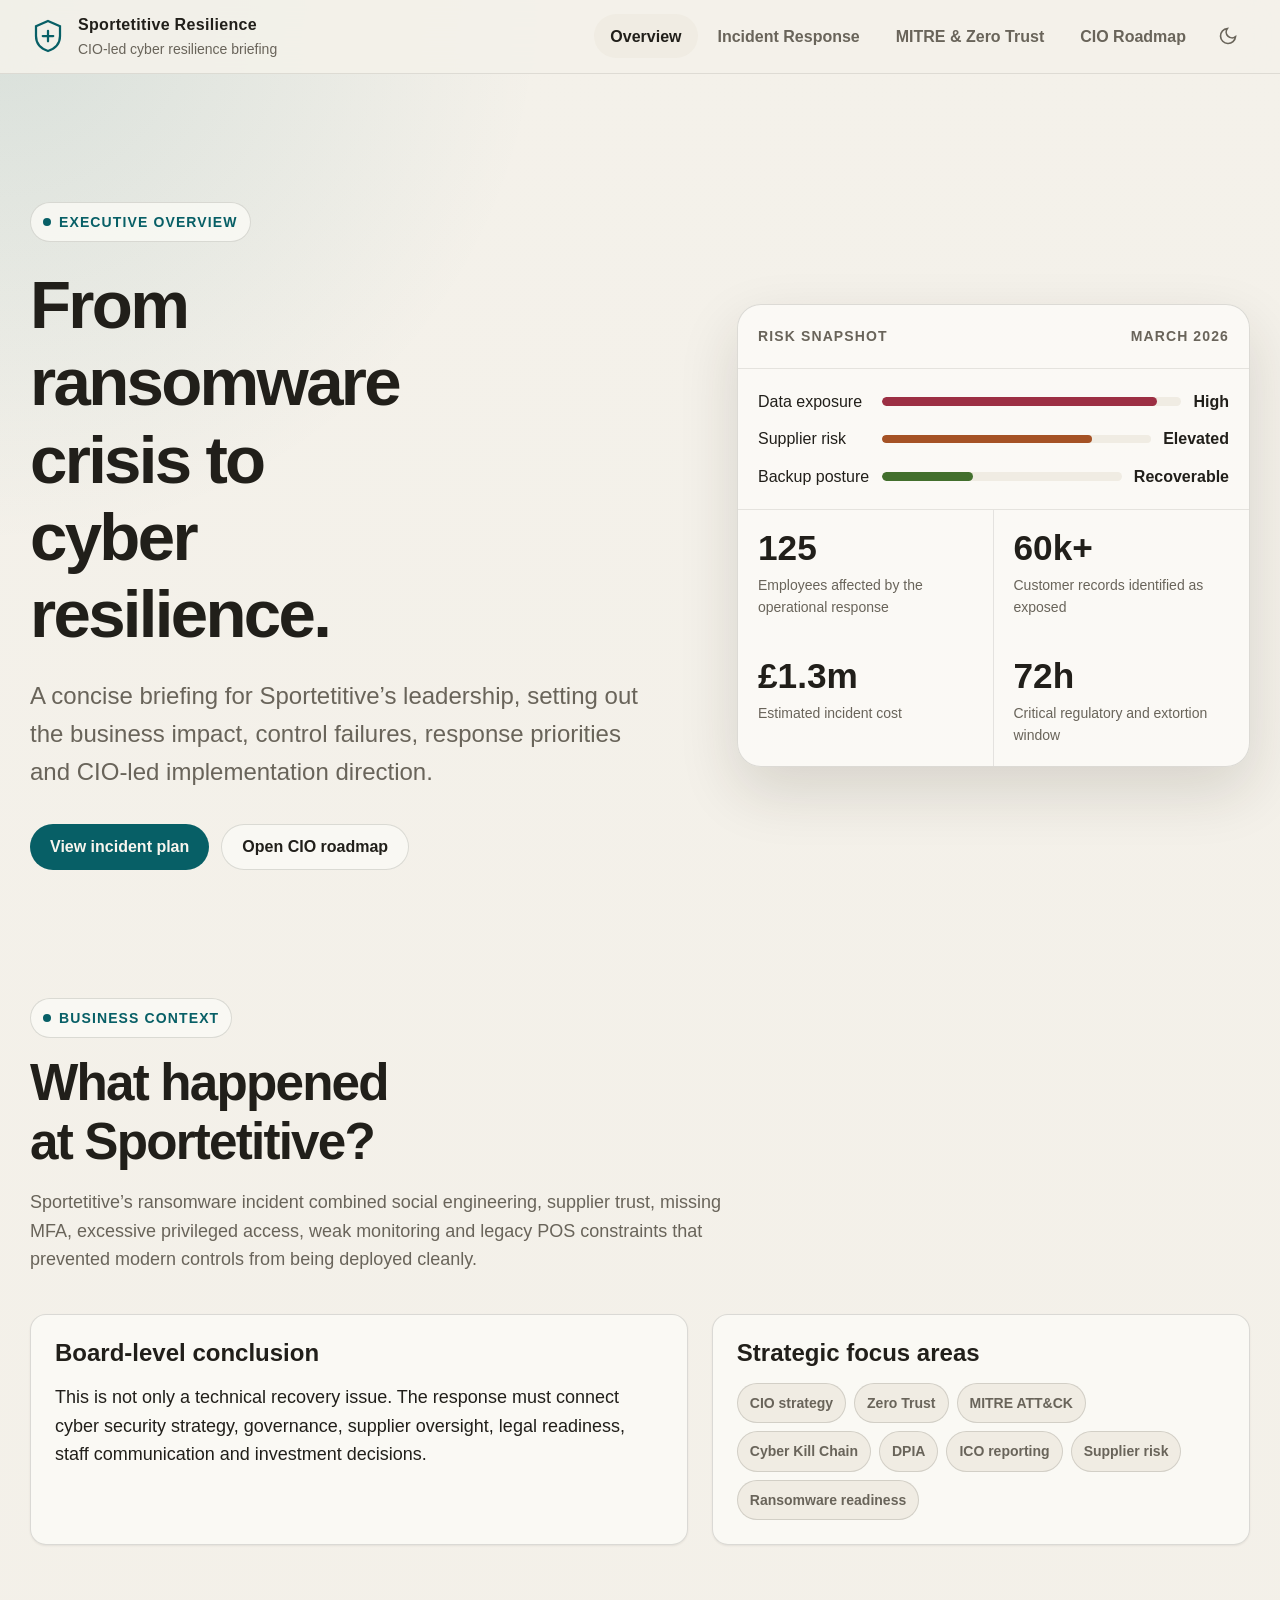
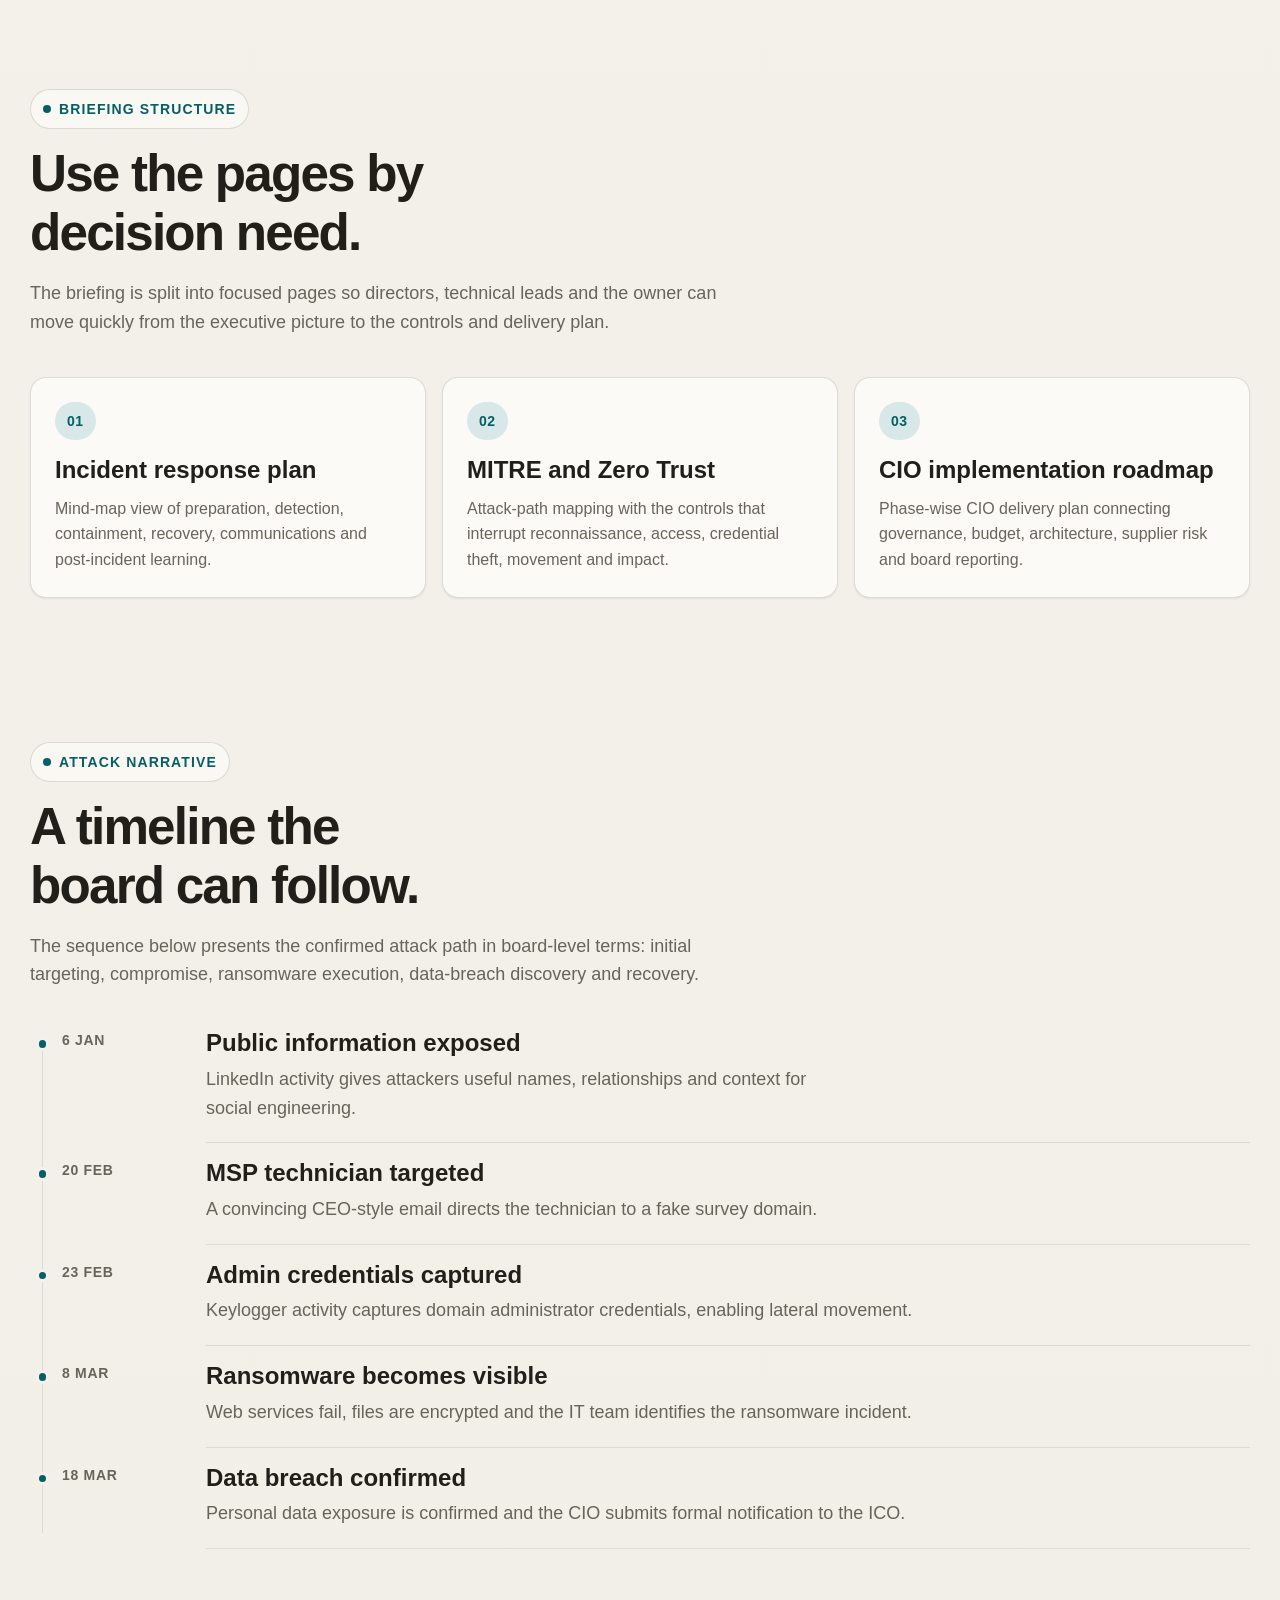
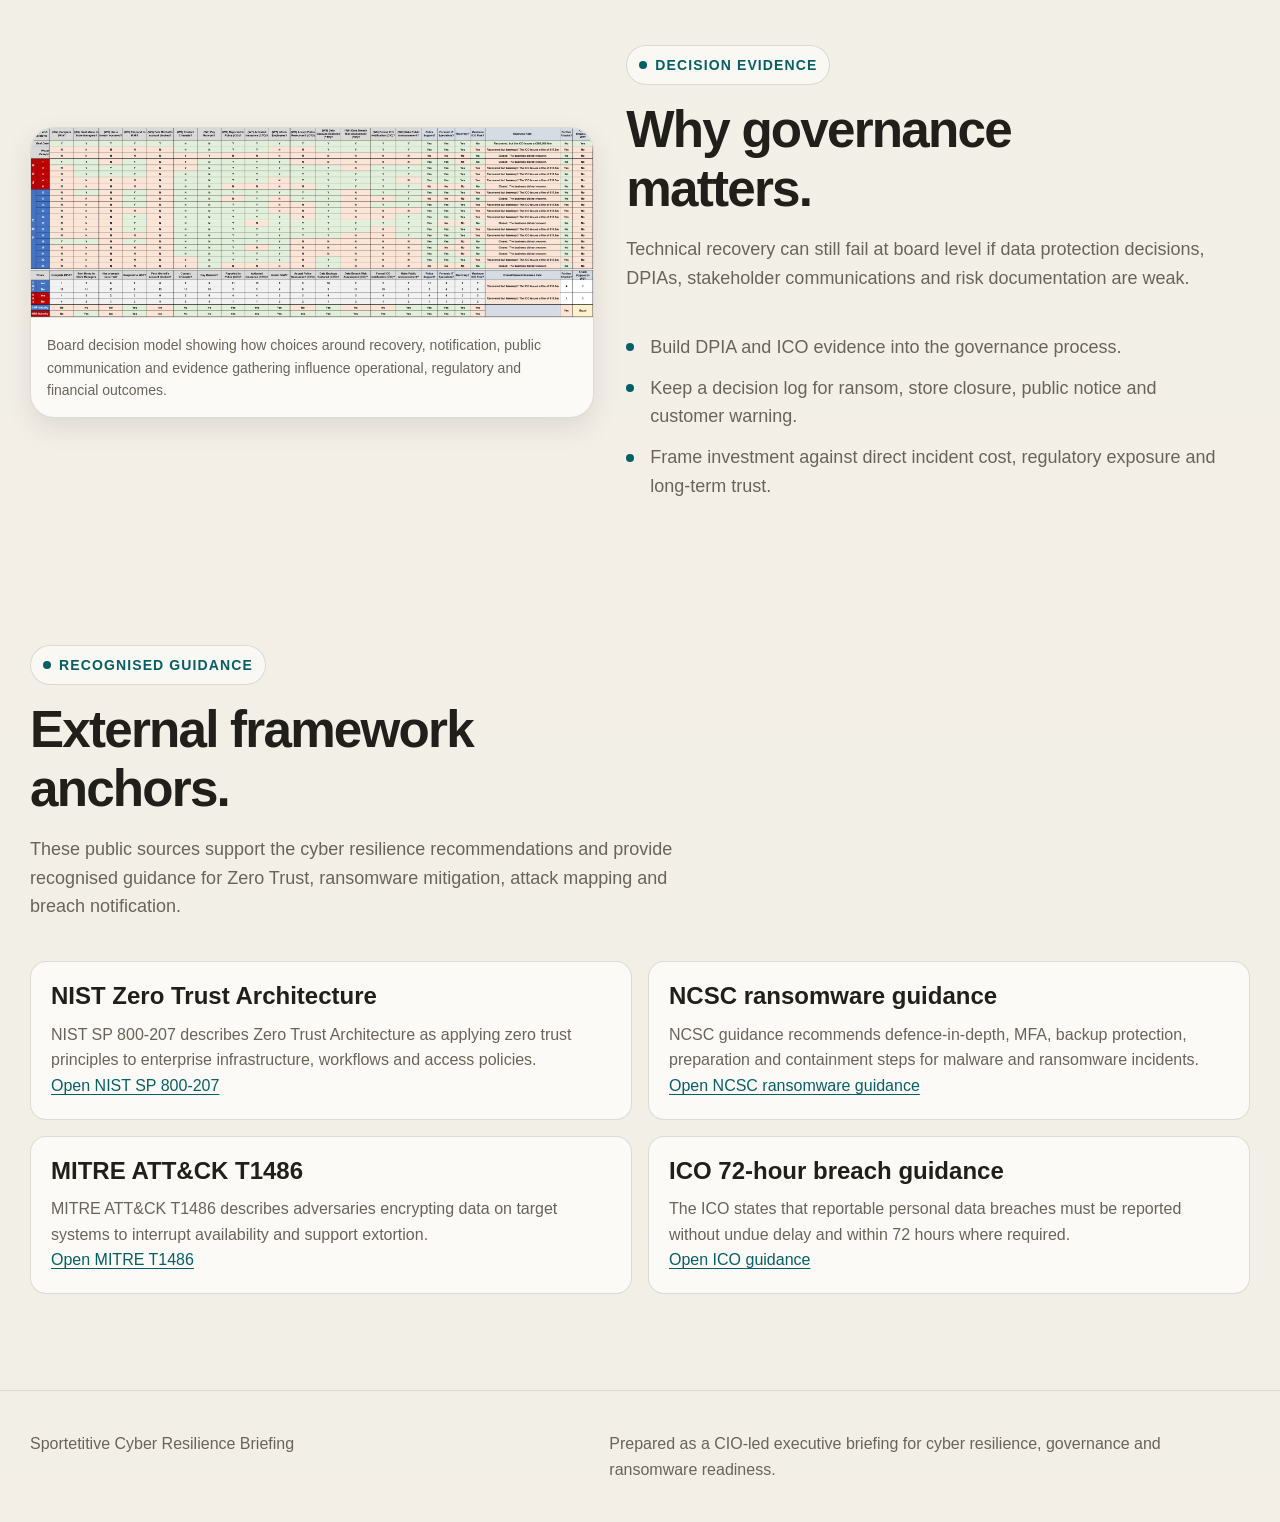
==== index.html @ 0f919299 "Initial website upload" ====
<!doctype html>
<html lang="en">
  <head>
    <meta charset="utf-8" />
    <meta name="viewport" content="width=device-width, initial-scale=1" />
    <title>Sportetitive Cyber Resilience Briefing</title>
    <meta
      name="description"
      content="A CIO-led cyber resilience briefing for Sportetitive, covering ransomware impact, business risk, response priorities and implementation direction."
    />
    <meta property="og:title" content="Sportetitive Cyber Resilience Briefing" />
    <meta
      property="og:description"
      content="Executive cyber resilience briefing covering ransomware response, Zero Trust, governance, leadership responsibilities and recovery planning."
    />
    <link rel="preconnect" href="https://api.fontshare.com" />
    <link
      href="https://api.fontshare.com/v2/css?f[]=cabinet-grotesk@500,700,800&f[]=satoshi@400,500,700,900&display=swap"
      rel="stylesheet"
    />
    <link rel="stylesheet" href="./base.css" />
    <link rel="stylesheet" href="./style.css" />
    <script src="./app.js" defer></script>
  </head>
  <body>
    <a class="skip-link" href="#main">Skip to content</a>
    <header class="site-header">
      <div class="header-inner">
        <a class="brand" href="./index.html" aria-label="Sportetitive cyber resilience home">
          <svg class="brand-mark" viewBox="0 0 48 48" fill="none" aria-hidden="true">
            <path d="M24 4 40 11v13c0 10.5-6.6 16.8-16 20-9.4-3.2-16-9.5-16-20V11L24 4Z" stroke="currentColor" stroke-width="3" />
            <path d="M17 24h14M24 17v14" stroke="currentColor" stroke-width="3" stroke-linecap="round" />
          </svg>
          <span class="brand-name">
            <strong>Sportetitive Resilience</strong>
            <span>CIO-led cyber resilience briefing</span>
          </span>
        </a>
        <nav class="nav" aria-label="Primary navigation">
          <a class="active" href="./index.html">Overview</a>
          <a href="./incident-response.html">Incident Response</a>
          <a href="./frameworks.html">MITRE &amp; Zero Trust</a>
          <a href="./cio-roadmap.html">CIO Roadmap</a>
          <button class="theme-toggle" type="button" data-theme-toggle aria-label="Switch colour theme"></button>
        </nav>
      </div>
    </header>

    <main id="main">
      <section id="top" class="hero">
        <div class="container hero-grid">
          <div>
            <span class="eyebrow">Executive overview</span>
            <h1>From ransomware crisis to cyber resilience.</h1>
            <p class="hero-copy">
              A concise briefing for Sportetitive’s leadership, setting out the business impact, control failures, response priorities and CIO-led implementation direction.
            </p>
            <div class="hero-actions">
              <a class="button primary" href="./incident-response.html">View incident plan</a>
              <a class="button secondary" href="./cio-roadmap.html">Open CIO roadmap</a>
            </div>
          </div>
          <aside class="board-card" aria-label="Cyber risk snapshot">
            <div class="board-card-top">
              <span>Risk snapshot</span>
              <span>March 2026</span>
            </div>
            <div class="risk-meter">
              <div class="meter-row">
                <span>Data exposure</span>
                <div class="bar high" aria-hidden="true"><span></span></div>
                <b>High</b>
              </div>
              <div class="meter-row">
                <span>Supplier risk</span>
                <div class="bar medium" aria-hidden="true"><span></span></div>
                <b>Elevated</b>
              </div>
              <div class="meter-row">
                <span>Backup posture</span>
                <div class="bar good" aria-hidden="true"><span></span></div>
                <b>Recoverable</b>
              </div>
            </div>
            <div class="hero-stat-grid" aria-label="Key figures">
              <div class="hero-stat">
                <strong>125</strong>
                <span>Employees affected by the operational response</span>
              </div>
              <div class="hero-stat">
                <strong>60k+</strong>
                <span>Customer records identified as exposed</span>
              </div>
              <div class="hero-stat">
                <strong>£1.3m</strong>
                <span>Estimated incident cost</span>
              </div>
              <div class="hero-stat">
                <strong>72h</strong>
                <span>Critical regulatory and extortion window</span>
              </div>
            </div>
          </aside>
        </div>
      </section>

      <section class="section tight">
        <div class="container">
          <div class="section-header">
            <span class="eyebrow">Business context</span>
            <h2>What happened at Sportetitive?</h2>
            <p>
              Sportetitive’s ransomware incident combined social engineering, supplier trust, missing MFA, excessive privileged access, weak monitoring and legacy POS constraints that prevented modern controls from being deployed cleanly.
            </p>
          </div>
          <div class="summary-grid">
            <article class="panel">
              <h3>Board-level conclusion</h3>
              <p>
                This is not only a technical recovery issue. The response must connect cyber security strategy, governance, supplier oversight, legal readiness, staff communication and investment decisions.
              </p>
            </article>
            <aside class="panel">
              <h3>Strategic focus areas</h3>
              <div class="tag-list" aria-label="Strategic cyber resilience themes">
                <span class="tag">CIO strategy</span>
                <span class="tag">Zero Trust</span>
                <span class="tag">MITRE ATT&amp;CK</span>
                <span class="tag">Cyber Kill Chain</span>
                <span class="tag">DPIA</span>
                <span class="tag">ICO reporting</span>
                <span class="tag">Supplier risk</span>
                <span class="tag">Ransomware readiness</span>
              </div>
            </aside>
          </div>
        </div>
      </section>

      <section class="section">
        <div class="container">
          <div class="section-header">
            <span class="eyebrow">Briefing structure</span>
            <h2>Use the pages by decision need.</h2>
            <p>
              The briefing is split into focused pages so directors, technical leads and the owner can move quickly from the executive picture to the controls and delivery plan.
            </p>
          </div>
          <div class="page-card-grid">
            <a class="page-card" href="./incident-response.html">
              <span>01</span>
              <h3>Incident response plan</h3>
              <p>Mind-map view of preparation, detection, containment, recovery, communications and post-incident learning.</p>
            </a>
            <a class="page-card" href="./frameworks.html">
              <span>02</span>
              <h3>MITRE and Zero Trust</h3>
              <p>Attack-path mapping with the controls that interrupt reconnaissance, access, credential theft, movement and impact.</p>
            </a>
            <a class="page-card" href="./cio-roadmap.html">
              <span>03</span>
              <h3>CIO implementation roadmap</h3>
              <p>Phase-wise CIO delivery plan connecting governance, budget, architecture, supplier risk and board reporting.</p>
            </a>
          </div>
        </div>
      </section>

      <section class="section tight">
        <div class="container">
          <div class="section-header">
            <span class="eyebrow">Attack narrative</span>
            <h2>A timeline the board can follow.</h2>
            <p>
              The sequence below presents the confirmed attack path in board-level terms: initial targeting, compromise, ransomware execution, data-breach discovery and recovery.
            </p>
          </div>
          <div class="timeline compact">
            <article class="timeline-item">
              <div class="timeline-date">6 Jan</div>
              <div class="timeline-content">
                <h3>Public information exposed</h3>
                <p>LinkedIn activity gives attackers useful names, relationships and context for social engineering.</p>
              </div>
            </article>
            <article class="timeline-item">
              <div class="timeline-date">20 Feb</div>
              <div class="timeline-content">
                <h3>MSP technician targeted</h3>
                <p>A convincing CEO-style email directs the technician to a fake survey domain.</p>
              </div>
            </article>
            <article class="timeline-item">
              <div class="timeline-date">23 Feb</div>
              <div class="timeline-content">
                <h3>Admin credentials captured</h3>
                <p>Keylogger activity captures domain administrator credentials, enabling lateral movement.</p>
              </div>
            </article>
            <article class="timeline-item">
              <div class="timeline-date">8 Mar</div>
              <div class="timeline-content">
                <h3>Ransomware becomes visible</h3>
                <p>Web services fail, files are encrypted and the IT team identifies the ransomware incident.</p>
              </div>
            </article>
            <article class="timeline-item">
              <div class="timeline-date">18 Mar</div>
              <div class="timeline-content">
                <h3>Data breach confirmed</h3>
                <p>Personal data exposure is confirmed and the CIO submits formal notification to the ICO.</p>
              </div>
            </article>
          </div>
        </div>
      </section>

      <section class="section tight">
        <div class="container media-split">
          <figure class="media-frame">
            <img src="./assets/decisions-consequences.jpg" alt="Board decision model showing ransomware response choices, consequences, business recovery and regulatory exposure." width="2200" height="738" loading="lazy" decoding="async" />
            <figcaption>Board decision model showing how choices around recovery, notification, public communication and evidence gathering influence operational, regulatory and financial outcomes.</figcaption>
          </figure>
          <div>
            <div class="section-header">
              <span class="eyebrow">Decision evidence</span>
              <h2>Why governance matters.</h2>
              <p>
                Technical recovery can still fail at board level if data protection decisions, DPIAs, stakeholder communications and risk documentation are weak.
              </p>
            </div>
            <ul class="check-list">
              <li>Build DPIA and ICO evidence into the governance process.</li>
              <li>Keep a decision log for ransom, store closure, public notice and customer warning.</li>
              <li>Frame investment against direct incident cost, regulatory exposure and long-term trust.</li>
            </ul>
          </div>
        </div>
      </section>

      <section class="section">
        <div class="container">
          <div class="section-header">
            <span class="eyebrow">Recognised guidance</span>
            <h2>External framework anchors.</h2>
            <p>
              These public sources support the cyber resilience recommendations and provide recognised guidance for Zero Trust, ransomware mitigation, attack mapping and breach notification.
            </p>
          </div>
          <div class="source-grid">
            <article class="source-card">
              <h3>NIST Zero Trust Architecture</h3>
              <p>NIST SP 800-207 describes Zero Trust Architecture as applying zero trust principles to enterprise infrastructure, workflows and access policies.</p>
              <p><a href="https://csrc.nist.gov/pubs/sp/800/207/final" target="_blank" rel="noopener noreferrer">Open NIST SP 800-207</a></p>
            </article>
            <article class="source-card">
              <h3>NCSC ransomware guidance</h3>
              <p>NCSC guidance recommends defence-in-depth, MFA, backup protection, preparation and containment steps for malware and ransomware incidents.</p>
              <p><a href="https://www.ncsc.gov.uk/guidance/mitigating-malware-and-ransomware-attacks" target="_blank" rel="noopener noreferrer">Open NCSC ransomware guidance</a></p>
            </article>
            <article class="source-card">
              <h3>MITRE ATT&amp;CK T1486</h3>
              <p>MITRE ATT&amp;CK T1486 describes adversaries encrypting data on target systems to interrupt availability and support extortion.</p>
              <p><a href="https://attack.mitre.org/techniques/T1486/" target="_blank" rel="noopener noreferrer">Open MITRE T1486</a></p>
            </article>
            <article class="source-card">
              <h3>ICO 72-hour breach guidance</h3>
              <p>The ICO states that reportable personal data breaches must be reported without undue delay and within 72 hours where required.</p>
              <p><a href="https://ico.org.uk/for-organisations/advice-for-small-organisations/personal-data-breaches/72-hours-how-to-respond-to-a-personal-data-breach/" target="_blank" rel="noopener noreferrer">Open ICO guidance</a></p>
            </article>
          </div>
        </div>
      </section>
    </main>

    <footer class="site-footer">
      <div class="container footer-inner">
        <p>Sportetitive Cyber Resilience Briefing</p>
        <p>Prepared as a CIO-led executive briefing for cyber resilience, governance and ransomware readiness.</p>
      </div>
    </footer>
  <script data-pplx-inline-edit>
(function () {
  if (window === window.top) return;

  const allowedParentOrigins = ["https://www.perplexity.ai","https://perplexity.ai","https://testing.perplexity.ai","https://staging.perplexity.ai","https://*.preview.i.perplexity.ai","http://localhost:3000","http://127.0.0.1:3000","http://localhost:5173","http://127.0.0.1:5173"];
  const MAX_FONT_BYTES = 500 * 1024;
  const MAX_TOTAL_FONT_BYTES = 2 * 1024 * 1024;
  let scrollForwarding = false;
  let scrollRaf = 0;
  let trustedTopOrigin = null;

  // Allow entries like "https://*.preview.i.perplexity.ai" — the wildcard
  // matches a single DNS label (no dots), so "https://*.foo" cannot stretch
  // across multiple labels.
  function matchesAllowedOrigin(origin) {
    if (!origin) return false;
    for (const entry of allowedParentOrigins) {
      if (!entry.includes("*")) {
        if (entry === origin) return true;
        continue;
      }
      const pattern = new RegExp(
        "^" +
          entry.replace(/[.+?^${}()|[\]\\]/g, "\\$&").replace(/\*/g, "[^.]+") +
          "$",
      );
      if (pattern.test(origin)) return true;
    }
    return false;
  }

  // Trust decision: when the sender is same-origin-visible (event.origin is a
  // real origin like https://www.perplexity.ai) we trust event.origin directly.
  // When event.origin is "null" (opaque broker srcdoc), we fall back to the
  // broker's stamped `parentOrigin` to identify the top window. The fallback
  // is claim-only — we rely on the browser's native `targetOrigin` enforcement
  // on the response path (see postToTrustedTop) to ensure replies can't be
  // delivered to anyone but the actual top window of that claimed origin.
  function getTrustedParentOrigin(event) {
    const forwardedParentOrigin =
      typeof event.data.parentOrigin === "string" ? event.data.parentOrigin : null;
    const parentOrigin = event.origin === "null" ? forwardedParentOrigin : event.origin;
    return matchesAllowedOrigin(parentOrigin) ? parentOrigin : null;
  }

  // All responses go to window.top with targetOrigin = the allowlisted origin.
  // An attacker that iframes us inside their own null-origin broker can claim
  // any parentOrigin they like, but the browser will drop the reply whenever
  // the real top's origin doesn't match — so the screenshot never leaves.
  function postToTrustedTop(message) {
    if (!trustedTopOrigin) return;
    try {
      window.top.postMessage(message, trustedTopOrigin);
    } catch (_error) {}
  }

  function inlineAll(original, clone) {
    if (original.nodeType !== 1 || clone.nodeType !== 1) return;

    try {
      const computedStyle = getComputedStyle(original);
      // cssText on a computed style is the serialized declaration in modern
      // Chromium/Safari — a single read beats enumerating ~400 longhand
      // properties. Firefox returns "" here, so we fall back on empty.
      const serialized = computedStyle.cssText;
      if (serialized) {
        clone.style.cssText = serialized;
      } else {
        const parts = new Array(computedStyle.length);
        for (let index = 0; index < computedStyle.length; index += 1) {
          const property = computedStyle[index];
          parts[index] = `${property}:${computedStyle.getPropertyValue(property)};`;
        }
        clone.style.cssText = parts.join("");
      }
    } catch (_error) {}

    const originalChildren = original.children;
    const clonedChildren = clone.children;
    for (
      let index = 0;
      index < originalChildren.length && index < clonedChildren.length;
      index += 1
    ) {
      inlineAll(originalChildren[index], clonedChildren[index]);
    }
  }

  function extractFontUrl(srcValue) {
    const matches = [
      ...srcValue.matchAll(
        /url\(["']?([^"')]+)["']?\)(?:\s*format\(["']?([^"')]+)["']?\))?/gi,
      ),
    ];
    if (matches.length === 0) return null;
    const woff2 = matches.find((m) => m[2] && m[2].toLowerCase().includes("woff2"));
    if (woff2) return woff2[1];
    const woff = matches.find((m) => m[2] && m[2].toLowerCase().includes("woff"));
    if (woff) return woff[1];
    return matches[0][1];
  }

  // Cache resolved font URL -> data URI across captures. Fonts on a page
  // essentially never change, and a batch run emits multiple captures back to
  // back — without this we'd refetch + re-base64 every time.
  const fontDataUriCache = new Map();
  const SRC_DECLARATION_RE = /src\s*:\s*[^;}]+/i;

  async function fetchAsDataUri(url) {
    if (fontDataUriCache.has(url)) return fontDataUriCache.get(url);
    let dataUri = null;
    try {
      const response = await fetch(url, { mode: "cors", credentials: "omit" });
      if (response.ok) {
        const blob = await response.blob();
        if (blob.size <= MAX_FONT_BYTES) {
          dataUri = await new Promise((resolve) => {
            const reader = new FileReader();
            reader.onloadend = () =>
              resolve(typeof reader.result === "string" ? reader.result : null);
            reader.onerror = () => resolve(null);
            reader.readAsDataURL(blob);
          });
        }
      }
    } catch (_error) {
      dataUri = null;
    }
    fontDataUriCache.set(url, dataUri);
    return dataUri;
  }

  function collectFontFaceRuleTexts() {
    const rules = [];
    for (const sheet of document.styleSheets) {
      let cssRules;
      try {
        cssRules = sheet.cssRules;
      } catch (_error) {
        continue;
      }
      if (!cssRules) continue;
      for (const rule of cssRules) {
        const cssText = rule.cssText || "";
        if (cssText.startsWith("@font-face")) rules.push(cssText);
      }
    }
    return rules;
  }

  async function buildInlinedFontCss() {
    const ruleTexts = collectFontFaceRuleTexts();
    if (ruleTexts.length === 0) return null;

    const resolved = ruleTexts.map((cssText) => {
      if (!SRC_DECLARATION_RE.test(cssText)) return null;
      const srcMatch = cssText.match(/src\s*:\s*([^;}]+)[;}]/i);
      if (!srcMatch) return null;
      const url = extractFontUrl(srcMatch[1]);
      if (!url) return null;
      try {
        return { cssText, url: new URL(url, document.baseURI).href };
      } catch (_error) {
        return null;
      }
    });

    const dataUris = await Promise.all(
      resolved.map((entry) => (entry ? fetchAsDataUri(entry.url) : Promise.resolve(null))),
    );

    const inlined = [];
    let totalBytes = 0;
    for (let index = 0; index < resolved.length; index += 1) {
      const entry = resolved[index];
      const dataUri = dataUris[index];
      if (!entry || !dataUri) continue;
      const approxBytes = dataUri.length * 0.75;
      if (totalBytes + approxBytes > MAX_TOTAL_FONT_BYTES) break;
      totalBytes += approxBytes;
      inlined.push(entry.cssText.replace(SRC_DECLARATION_RE, `src: url("${dataUri}")`));
    }
    return inlined.length > 0 ? inlined.join("\n") : null;
  }

  function stripExternal(clone) {
    const images = clone.querySelectorAll("img");
    for (let index = 0; index < images.length; index += 1) {
      const src = images[index].getAttribute("src");
      if (src && !src.startsWith("data:")) images[index].removeAttribute("src");
    }

    const elements = clone.querySelectorAll("*");
    for (let index = 0; index < elements.length; index += 1) {
      const style = elements[index].style.cssText;
      if (style && style.includes("url(")) {
        elements[index].style.cssText = style.replace(
          /url\(["']?(?!data:)[^)"']*["']?\)/gi,
          "none",
        );
      }
    }
  }

  function emitScroll() {
    scrollRaf = 0;
    if (!scrollForwarding) return;
    postToTrustedTop({
      type: "INLINE_EDIT_SCROLL",
      scrollX: window.scrollX,
      scrollY: window.scrollY,
    });
  }

  window.addEventListener(
    "scroll",
    function () {
      if (!scrollForwarding || scrollRaf) return;
      scrollRaf = requestAnimationFrame(emitScroll);
    },
    { passive: true, capture: true },
  );

  async function handleCaptureRequest(event) {
    const requestId = event.data.requestId;
    const scrollX = window.scrollX;
    const scrollY = window.scrollY;
    const width = window.innerWidth;
    const height = window.innerHeight;

    function postResult(dataUrl) {
      postToTrustedTop({
        type: "INLINE_EDIT_SCREENSHOT_RESULT",
        requestId,
        dataUrl,
        scrollX,
        scrollY,
      });
    }

    try {
      // Wait for any pending web fonts to resolve so both inline metrics and
      // the @font-face inlining below see the same loaded faces.
      if (document.fonts && document.fonts.ready) {
        try {
          await document.fonts.ready;
        } catch (_error) {}
      }

      const clone = document.documentElement.cloneNode(true);
      inlineAll(document.documentElement, clone);

      const removedNodes = clone.querySelectorAll("script,link[rel=\"stylesheet\"],style");
      for (let index = 0; index < removedNodes.length; index += 1) {
        removedNodes[index].remove();
      }

      stripExternal(clone);

      // Re-embed web fonts as data-URI @font-face rules so the SVG rasterizer
      // can resolve them — external font URLs aren't fetched during
      // foreignObject rendering, which would otherwise force a fallback face
      // and change text metrics.
      const inlinedFontCss = await buildInlinedFontCss();
      if (inlinedFontCss) {
        const styleEl = document.createElement("style");
        styleEl.textContent = inlinedFontCss;
        const head = clone.querySelector("head");
        if (head) head.appendChild(styleEl);
        else clone.insertBefore(styleEl, clone.firstChild);
      }

      const html = new XMLSerializer().serializeToString(clone);
      const svg =
        `<svg xmlns="http://www.w3.org/2000/svg" width="${width}" height="${height}">` +
        '<foreignObject width="100%" height="100%">' +
        `<div xmlns="http://www.w3.org/1999/xhtml" style="width:${width}px;height:${height}px;overflow:hidden">` +
        `<div style="transform:translate(-${scrollX}px,-${scrollY}px);transform-origin:top left">` +
        html +
        "</div></div></foreignObject></svg>";
      const svgUrl = `data:image/svg+xml;charset=utf-8,${encodeURIComponent(svg)}`;
      const image = new Image();
      image.onload = function () {
        const canvas = document.createElement("canvas");
        canvas.width = width;
        canvas.height = height;
        canvas.getContext("2d").drawImage(image, 0, 0);
        postResult(canvas.toDataURL("image/png"));
      };
      image.onerror = function () {
        postResult(null);
      };
      image.src = svgUrl;
    } catch (_error) {
      postResult(null);
    }
  }

  window.addEventListener("message", function (event) {
    if (!event.data) return;
    // Only accept messages from the direct parent frame. Blocks sibling /
    // unrelated-window postMessage senders that could otherwise reach us.
    if (event.source !== window.parent) return;

    const trustedParentOrigin = getTrustedParentOrigin(event);
    if (!trustedParentOrigin) return;
    trustedTopOrigin = trustedParentOrigin;

    if (event.data.type === "INLINE_EDIT_SCROLL_START") {
      scrollForwarding = true;
      emitScroll();
      return;
    }

    if (event.data.type === "INLINE_EDIT_SCROLL_STOP") {
      scrollForwarding = false;
      if (scrollRaf) cancelAnimationFrame(scrollRaf);
      scrollRaf = 0;
      return;
    }

    if (event.data.type !== "INLINE_EDIT_CAPTURE_REQUEST") return;

    handleCaptureRequest(event);
  });
})();


</script></body>
</html>
---- base.css ----
*,
*::before,
*::after {
  box-sizing: border-box;
  margin: 0;
  padding: 0;
}

html {
  -moz-text-size-adjust: none;
  -webkit-text-size-adjust: none;
  text-size-adjust: none;
  -webkit-font-smoothing: antialiased;
  -moz-osx-font-smoothing: grayscale;
  text-rendering: optimizeLegibility;
  scroll-behavior: smooth;
  hanging-punctuation: first last;
  scroll-padding-top: var(--space-20);
}

body {
  min-height: 100dvh;
  line-height: 1.6;
  font-family: var(--font-body, sans-serif);
  font-size: var(--text-base);
  color: var(--color-text);
  background-color: var(--color-bg);
}

img,
picture,
video,
canvas,
svg {
  display: block;
  max-width: 100%;
  height: auto;
}

ul[role='list'],
ol[role='list'] {
  list-style: none;
}

input,
button,
textarea,
select {
  font: inherit;
  color: inherit;
}

h1,
h2,
h3,
h4,
h5,
h6 {
  text-wrap: balance;
  line-height: 1.15;
}

p,
li,
figcaption {
  text-wrap: pretty;
  max-width: 72ch;
}

::selection {
  background: color-mix(in oklab, var(--color-primary), transparent 76%);
  color: var(--color-text);
}

:focus-visible {
  outline: 2px solid var(--color-primary);
  outline-offset: 3px;
  border-radius: var(--radius-sm);
}

@media (prefers-reduced-motion: reduce) {
  *,
  *::before,
  *::after {
    animation-duration: 0.01ms !important;
    animation-iteration-count: 1 !important;
    transition-duration: 0.01ms !important;
    scroll-behavior: auto !important;
  }
}

button {
  cursor: pointer;
  background: none;
  border: none;
}

table {
  border-collapse: collapse;
  width: 100%;
}

a,
button,
[role='button'],
[role='link'],
input,
textarea,
select {
  transition:
    color var(--transition-interactive),
    background var(--transition-interactive),
    border-color var(--transition-interactive),
    box-shadow var(--transition-interactive),
    transform var(--transition-interactive);
}

.sr-only {
  position: absolute;
  width: 1px;
  height: 1px;
  padding: 0;
  margin: -1px;
  overflow: hidden;
  clip: rect(0, 0, 0, 0);
  white-space: nowrap;
  border-width: 0;
}
---- style.css ----
:root,
[data-theme='light'] {
  --text-xs: clamp(0.75rem, 0.7rem + 0.25vw, 0.875rem);
  --text-sm: clamp(0.875rem, 0.8rem + 0.35vw, 1rem);
  --text-base: clamp(1rem, 0.95rem + 0.25vw, 1.125rem);
  --text-lg: clamp(1.125rem, 1rem + 0.75vw, 1.5rem);
  --text-xl: clamp(1.5rem, 1.2rem + 1.25vw, 2.25rem);
  --text-2xl: clamp(2rem, 1.2rem + 2.5vw, 3.5rem);
  --text-3xl: clamp(2.5rem, 1rem + 4vw, 5rem);

  --space-1: 0.25rem;
  --space-2: 0.5rem;
  --space-3: 0.75rem;
  --space-4: 1rem;
  --space-5: 1.25rem;
  --space-6: 1.5rem;
  --space-8: 2rem;
  --space-10: 2.5rem;
  --space-12: 3rem;
  --space-16: 4rem;
  --space-20: 5rem;
  --space-24: 6rem;
  --space-32: 8rem;

  --color-bg: #f4f1ea;
  --color-surface: #fbfaf6;
  --color-surface-2: #f0ece3;
  --color-surface-offset: #e7e1d6;
  --color-text: #211f1a;
  --color-text-muted: #69645a;
  --color-text-faint: #9d978c;
  --color-text-inverse: #f8f5ee;
  --color-primary: #075f66;
  --color-primary-hover: #06474d;
  --color-primary-active: #073338;
  --color-primary-highlight: #d8e7e8;
  --color-warning: #a55225;
  --color-warning-highlight: #ead5c7;
  --color-error: #9c2f43;
  --color-error-highlight: #ecd2d7;
  --color-success: #426f2d;
  --color-success-highlight: #d7e3ce;
  --color-border: color-mix(in oklab, var(--color-text), transparent 86%);
  --color-divider: color-mix(in oklab, var(--color-text), transparent 90%);

  --radius-sm: 0.375rem;
  --radius-md: 0.5rem;
  --radius-lg: 0.75rem;
  --radius-xl: 1rem;
  --radius-2xl: 1.5rem;
  --radius-full: 9999px;
  --transition-interactive: 180ms cubic-bezier(0.16, 1, 0.3, 1);
  --shadow-sm: 0 1px 2px oklch(0.26 0.03 70 / 0.08);
  --shadow-md: 0 10px 28px oklch(0.26 0.03 70 / 0.1);
  --shadow-lg: 0 24px 60px oklch(0.26 0.03 70 / 0.14);
  --content-narrow: 680px;
  --content-default: 980px;
  --content-wide: 1220px;
  --font-display: 'Cabinet Grotesk', 'Aptos Display', sans-serif;
  --font-body: 'Satoshi', 'Aptos', sans-serif;
}

[data-theme='dark'] {
  --color-bg: #121615;
  --color-surface: #181d1c;
  --color-surface-2: #202725;
  --color-surface-offset: #26302d;
  --color-text: #ece7dc;
  --color-text-muted: #b4ada1;
  --color-text-faint: #7f786e;
  --color-text-inverse: #141715;
  --color-primary: #78c6c8;
  --color-primary-hover: #9ad8d9;
  --color-primary-active: #4faeb2;
  --color-primary-highlight: #203b3d;
  --color-warning: #e1a365;
  --color-warning-highlight: #49382a;
  --color-error: #df7a88;
  --color-error-highlight: #4a2d33;
  --color-success: #96c77c;
  --color-success-highlight: #2d3f2b;
  --color-border: color-mix(in oklab, var(--color-text), transparent 84%);
  --color-divider: color-mix(in oklab, var(--color-text), transparent 90%);
  --shadow-sm: 0 1px 2px oklch(0 0 0 / 0.26);
  --shadow-md: 0 10px 28px oklch(0 0 0 / 0.3);
  --shadow-lg: 0 24px 60px oklch(0 0 0 / 0.36);
}

body {
  background:
    radial-gradient(circle at top left, color-mix(in oklab, var(--color-primary), transparent 88%), transparent 34rem),
    linear-gradient(180deg, var(--color-bg), color-mix(in oklab, var(--color-bg), var(--color-surface-2) 45%));
}

a {
  color: var(--color-primary);
  text-decoration-thickness: 0.08em;
  text-underline-offset: 0.18em;
}

a:hover {
  color: var(--color-primary-hover);
}

.skip-link {
  position: absolute;
  left: var(--space-4);
  top: var(--space-4);
  z-index: 100;
  transform: translateY(-140%);
  border-radius: var(--radius-full);
  background: var(--color-primary);
  color: var(--color-text-inverse);
  padding: var(--space-3) var(--space-4);
  text-decoration: none;
}

.skip-link:focus {
  transform: translateY(0);
}

.site-header {
  position: sticky;
  top: 0;
  z-index: 50;
  border-bottom: 1px solid var(--color-divider);
  background: color-mix(in oklab, var(--color-bg), transparent 8%);
  backdrop-filter: blur(18px);
}

.header-inner,
.container {
  width: min(calc(100% - var(--space-8)), var(--content-wide));
  margin-inline: auto;
}

.header-inner {
  display: flex;
  align-items: center;
  justify-content: space-between;
  gap: var(--space-4);
  padding-block: var(--space-3);
}

.brand {
  display: inline-flex;
  align-items: center;
  gap: var(--space-3);
  color: var(--color-text);
  text-decoration: none;
  min-height: 44px;
}

.brand-mark {
  width: 2.25rem;
  height: 2.25rem;
  color: var(--color-primary);
}

.brand-name {
  display: grid;
  gap: 0.05rem;
}

.brand-name strong {
  font-family: var(--font-display);
  font-size: var(--text-sm);
  letter-spacing: 0.02em;
}

.brand-name span {
  color: var(--color-text-muted);
  font-size: var(--text-xs);
}

.nav {
  display: flex;
  align-items: center;
  gap: var(--space-1);
}

.nav a,
.theme-toggle {
  min-height: 44px;
  border-radius: var(--radius-full);
  color: var(--color-text-muted);
  font-size: var(--text-sm);
  font-weight: 600;
  text-decoration: none;
}

.nav a {
  display: inline-flex;
  align-items: center;
  padding-inline: var(--space-4);
}

.nav a:hover,
.nav a.active,
.theme-toggle:hover {
  background: var(--color-surface-2);
  color: var(--color-text);
}

.theme-toggle {
  display: inline-grid;
  place-items: center;
  width: 44px;
}

.hero {
  padding-block: clamp(var(--space-16), 10vw, var(--space-32)) var(--space-20);
}

.hero-grid {
  display: grid;
  grid-template-columns: minmax(0, 1.1fr) minmax(18rem, 0.9fr);
  gap: clamp(var(--space-8), 7vw, var(--space-20));
  align-items: center;
}

.eyebrow {
  display: inline-flex;
  align-items: center;
  gap: var(--space-2);
  width: fit-content;
  border: 1px solid var(--color-border);
  border-radius: var(--radius-full);
  background: color-mix(in oklab, var(--color-surface), transparent 20%);
  color: var(--color-primary);
  font-size: var(--text-xs);
  font-weight: 800;
  letter-spacing: 0.08em;
  text-transform: uppercase;
  padding: var(--space-2) var(--space-3);
}

.eyebrow::before {
  content: '';
  width: 0.5rem;
  height: 0.5rem;
  border-radius: var(--radius-full);
  background: currentColor;
}

h1 {
  margin-top: var(--space-6);
  font-family: var(--font-display);
  font-size: var(--text-3xl);
  font-weight: 750;
  letter-spacing: -0.04em;
  max-width: 11ch;
}

.hero-copy {
  margin-top: var(--space-6);
  color: var(--color-text-muted);
  font-size: var(--text-lg);
  max-width: 56ch;
}

.hero-actions {
  display: flex;
  flex-wrap: wrap;
  gap: var(--space-3);
  margin-top: var(--space-8);
}

.button {
  display: inline-flex;
  align-items: center;
  justify-content: center;
  min-height: 46px;
  border-radius: var(--radius-full);
  font-size: var(--text-sm);
  font-weight: 800;
  text-decoration: none;
  padding-inline: var(--space-5);
}

.button.primary {
  background: var(--color-primary);
  color: var(--color-text-inverse);
}

.button.primary:hover {
  background: var(--color-primary-hover);
  color: var(--color-text-inverse);
  transform: translateY(-1px);
}

.button.secondary {
  border: 1px solid var(--color-border);
  color: var(--color-text);
  background: color-mix(in oklab, var(--color-surface), transparent 20%);
}

.button.secondary:hover {
  background: var(--color-surface-2);
  color: var(--color-text);
}

.board-card {
  border: 1px solid var(--color-border);
  border-radius: var(--radius-2xl);
  background: color-mix(in oklab, var(--color-surface), transparent 8%);
  box-shadow: var(--shadow-lg);
  overflow: hidden;
}

.board-card-top {
  display: flex;
  align-items: center;
  justify-content: space-between;
  gap: var(--space-4);
  border-bottom: 1px solid var(--color-divider);
  padding: var(--space-5);
}

.board-card-top span {
  color: var(--color-text-muted);
  font-size: var(--text-xs);
  font-weight: 800;
  letter-spacing: 0.08em;
  text-transform: uppercase;
}

.risk-meter {
  display: grid;
  gap: var(--space-3);
  padding: var(--space-5);
}

.meter-row {
  display: grid;
  grid-template-columns: 7rem 1fr auto;
  align-items: center;
  gap: var(--space-3);
  font-size: var(--text-sm);
}

.bar {
  height: 0.55rem;
  border-radius: var(--radius-full);
  background: var(--color-surface-2);
  overflow: hidden;
}

.bar span {
  display: block;
  height: 100%;
  border-radius: inherit;
}

.bar.high span {
  width: 92%;
  background: var(--color-error);
}

.bar.medium span {
  width: 78%;
  background: var(--color-warning);
}

.bar.good span {
  width: 38%;
  background: var(--color-success);
}

.hero-stat-grid {
  display: grid;
  grid-template-columns: repeat(2, minmax(0, 1fr));
  border-top: 1px solid var(--color-divider);
}

.hero-stat {
  padding: var(--space-5);
  border-right: 1px solid var(--color-divider);
}

.hero-stat:nth-child(even) {
  border-right: none;
}

.hero-stat strong {
  display: block;
  font-family: var(--font-display);
  font-size: var(--text-xl);
  line-height: 1;
}

.hero-stat span {
  display: block;
  margin-top: var(--space-2);
  color: var(--color-text-muted);
  font-size: var(--text-xs);
}

.section {
  padding-block: clamp(var(--space-12), 8vw, var(--space-24));
}

.section.tight {
  padding-block: var(--space-12);
}

.section-header {
  display: grid;
  gap: var(--space-4);
  max-width: var(--content-default);
  margin-bottom: var(--space-10);
}

.section-header h2 {
  font-family: var(--font-display);
  font-size: var(--text-2xl);
  font-weight: 720;
  letter-spacing: -0.035em;
  max-width: 18ch;
}

.section-header p {
  color: var(--color-text-muted);
  font-size: var(--text-base);
}

.page-hero {
  padding-block: clamp(var(--space-12), 8vw, var(--space-24)) var(--space-16);
}

.page-hero .container {
  max-width: var(--content-default);
}

.page-hero h1 {
  max-width: 15ch;
}

.page-hero p {
  margin-top: var(--space-6);
  color: var(--color-text-muted);
  font-size: var(--text-lg);
  max-width: 62ch;
}

.summary-grid {
  display: grid;
  grid-template-columns: 1.1fr 0.9fr;
  gap: var(--space-6);
}

.panel {
  border: 1px solid var(--color-border);
  border-radius: var(--radius-xl);
  background: color-mix(in oklab, var(--color-surface), transparent 10%);
  box-shadow: var(--shadow-sm);
  padding: var(--space-6);
}

.panel h3 {
  font-size: var(--text-lg);
  margin-bottom: var(--space-4);
}

.panel p + p {
  margin-top: var(--space-4);
}

.tag-list {
  display: flex;
  flex-wrap: wrap;
  gap: var(--space-2);
}

.tag {
  border: 1px solid var(--color-border);
  border-radius: var(--radius-full);
  background: var(--color-surface-2);
  color: var(--color-text-muted);
  font-size: var(--text-xs);
  font-weight: 800;
  padding: var(--space-2) var(--space-3);
}

.page-card-grid {
  display: grid;
  grid-template-columns: repeat(3, minmax(0, 1fr));
  gap: var(--space-4);
}

.page-card {
  display: block;
  min-height: 100%;
  border: 1px solid var(--color-border);
  border-radius: var(--radius-xl);
  background: var(--color-surface);
  color: var(--color-text);
  box-shadow: var(--shadow-sm);
  padding: var(--space-6);
  text-decoration: none;
  transition:
    transform var(--transition-interactive),
    box-shadow var(--transition-interactive),
    border-color var(--transition-interactive);
}

.page-card:hover {
  border-color: color-mix(in oklab, var(--color-primary), var(--color-border) 55%);
  color: var(--color-text);
  box-shadow: var(--shadow-md);
  transform: translateY(-2px);
}

.page-card span,
.control-card span,
.cio-card span,
.mindmap-node span {
  display: inline-flex;
  margin-bottom: var(--space-4);
  border-radius: var(--radius-full);
  background: var(--color-primary-highlight);
  color: var(--color-primary);
  font-size: var(--text-xs);
  font-weight: 900;
  letter-spacing: 0.04em;
  text-transform: uppercase;
  padding: var(--space-2) var(--space-3);
}

.page-card h3,
.control-card h3,
.cio-card h3 {
  font-size: var(--text-lg);
}

.page-card p,
.control-card p,
.cio-card p,
.metric-card p {
  margin-top: var(--space-3);
  color: var(--color-text-muted);
  font-size: var(--text-sm);
}

.timeline {
  position: relative;
  display: grid;
  gap: var(--space-4);
}

.timeline::before {
  content: '';
  position: absolute;
  left: 0.78rem;
  top: var(--space-4);
  bottom: var(--space-4);
  width: 1px;
  background: var(--color-divider);
}

.timeline-item {
  position: relative;
  display: grid;
  grid-template-columns: 7.5rem 1fr;
  gap: var(--space-6);
  padding-left: var(--space-8);
}

.timeline-item::before {
  content: '';
  position: absolute;
  left: 0.36rem;
  top: 0.5rem;
  width: 0.85rem;
  height: 0.85rem;
  border: 3px solid var(--color-bg);
  border-radius: var(--radius-full);
  background: var(--color-primary);
}

.timeline-date {
  color: var(--color-text-muted);
  font-size: var(--text-xs);
  font-weight: 900;
  letter-spacing: 0.05em;
  text-transform: uppercase;
}

.timeline-content {
  border-bottom: 1px solid var(--color-divider);
  padding-bottom: var(--space-5);
}

.timeline-content h3 {
  font-size: var(--text-lg);
}

.timeline-content p {
  margin-top: var(--space-2);
  color: var(--color-text-muted);
}

.mindmap {
  position: relative;
  display: grid;
  grid-template-columns: repeat(3, minmax(0, 1fr));
  gap: var(--space-4);
}

.mindmap::before {
  content: '';
  position: absolute;
  inset: 15% 10%;
  z-index: -1;
  border: 1px solid var(--color-divider);
  border-radius: var(--radius-2xl);
}

.mindmap-node {
  border: 1px solid var(--color-border);
  border-radius: var(--radius-xl);
  background: color-mix(in oklab, var(--color-surface), transparent 4%);
  box-shadow: var(--shadow-sm);
  padding: var(--space-5);
}

.mindmap-center {
  grid-column: 2;
  grid-row: 1 / span 2;
  align-self: center;
  background: var(--color-primary);
  color: var(--color-text-inverse);
  box-shadow: var(--shadow-lg);
}

.mindmap-center span {
  background: color-mix(in oklab, var(--color-text-inverse), transparent 82%);
  color: var(--color-text-inverse);
}

.mindmap-node h3 {
  font-size: var(--text-lg);
}

.mindmap-node p {
  margin-top: var(--space-2);
  color: var(--color-text-muted);
  font-size: var(--text-sm);
}

.mindmap-center p {
  color: color-mix(in oklab, var(--color-text-inverse), transparent 18%);
}

.attack-map {
  display: grid;
  grid-template-columns: repeat(6, minmax(0, 1fr));
  gap: var(--space-3);
}

.attack-stage {
  position: relative;
  border: 1px solid var(--color-border);
  border-radius: var(--radius-xl);
  background: var(--color-surface);
  box-shadow: var(--shadow-sm);
  padding: var(--space-5);
}

.attack-stage:not(:last-child)::after {
  content: '';
  position: absolute;
  top: 2rem;
  right: calc(var(--space-3) * -1);
  width: var(--space-3);
  height: 1px;
  background: var(--color-primary);
}

.attack-stage strong {
  display: block;
  color: var(--color-primary);
  font-size: var(--text-xs);
  font-weight: 900;
  letter-spacing: 0.04em;
  text-transform: uppercase;
  margin-bottom: var(--space-3);
}

.attack-stage h3 {
  font-size: var(--text-lg);
}

.attack-stage p {
  margin-top: var(--space-3);
  color: var(--color-text-muted);
  font-size: var(--text-sm);
}

.attack-stage span {
  display: block;
  margin-top: var(--space-5);
  border-top: 1px solid var(--color-divider);
  color: var(--color-primary);
  font-size: var(--text-xs);
  font-weight: 800;
  padding-top: var(--space-4);
}

.flow-grid,
.strategy-grid,
.role-grid,
.control-grid,
.metric-grid {
  display: grid;
  grid-template-columns: repeat(3, minmax(0, 1fr));
  gap: var(--space-4);
}

.flow-card,
.strategy-card,
.role-card,
.control-card,
.metric-card {
  border: 1px solid var(--color-border);
  border-radius: var(--radius-xl);
  background: var(--color-surface);
  box-shadow: var(--shadow-sm);
  padding: var(--space-5);
}

.flow-card strong,
.strategy-card strong,
.role-card strong {
  display: block;
  font-size: var(--text-sm);
  letter-spacing: 0.03em;
  text-transform: uppercase;
  color: var(--color-primary);
  margin-bottom: var(--space-3);
}

.flow-card h3,
.strategy-card h3,
.role-card h3 {
  font-size: var(--text-lg);
  margin-bottom: var(--space-3);
}

.flow-card p,
.strategy-card p,
.role-card p {
  color: var(--color-text-muted);
  font-size: var(--text-sm);
}

.phase-map {
  display: grid;
  grid-template-columns: repeat(3, minmax(0, 1fr));
  gap: var(--space-4);
}

.phase-block {
  border: 1px solid var(--color-border);
  border-radius: var(--radius-2xl);
  background: var(--color-surface);
  box-shadow: var(--shadow-md);
  padding: var(--space-6);
}

.phase-block time {
  display: inline-flex;
  border-radius: var(--radius-full);
  background: var(--color-primary-highlight);
  color: var(--color-primary);
  font-size: var(--text-xs);
  font-weight: 900;
  padding: var(--space-2) var(--space-3);
}

.phase-block h3 {
  margin-top: var(--space-4);
  font-size: var(--text-xl);
}

.phase-block p {
  margin-top: var(--space-3);
  color: var(--color-text-muted);
}

.phase-block ul {
  display: grid;
  gap: var(--space-3);
  margin-top: var(--space-5);
  list-style: none;
}

.phase-block li {
  position: relative;
  padding-left: var(--space-5);
  color: var(--color-text-muted);
  font-size: var(--text-sm);
}

.phase-block li::before {
  content: '';
  position: absolute;
  left: 0;
  top: 0.55em;
  width: 0.45rem;
  height: 0.45rem;
  border-radius: var(--radius-full);
  background: var(--color-primary);
}

.cio-grid {
  display: grid;
  grid-template-columns: repeat(3, minmax(0, 1fr));
  gap: var(--space-4);
}

.cio-card {
  border: 1px solid var(--color-border);
  border-radius: var(--radius-xl);
  background: var(--color-surface);
  box-shadow: var(--shadow-sm);
  padding: var(--space-5);
}

.cio-card.featured {
  grid-column: span 2;
  background: var(--color-primary);
  color: var(--color-text-inverse);
}

.cio-card.featured span {
  background: color-mix(in oklab, var(--color-text-inverse), transparent 82%);
  color: var(--color-text-inverse);
}

.cio-card.featured p {
  color: color-mix(in oklab, var(--color-text-inverse), transparent 18%);
}

.metric-card strong {
  display: block;
  color: var(--color-primary);
  font-size: var(--text-lg);
}

.media-split {
  display: grid;
  grid-template-columns: minmax(0, 0.95fr) minmax(0, 1.05fr);
  gap: var(--space-8);
  align-items: center;
}

.media-frame {
  border: 1px solid var(--color-border);
  border-radius: var(--radius-2xl);
  background: var(--color-surface);
  box-shadow: var(--shadow-md);
  overflow: hidden;
}

.media-frame img {
  width: 100%;
  object-fit: cover;
}

.media-frame figcaption {
  max-width: none;
  border-top: 1px solid var(--color-divider);
  color: var(--color-text-muted);
  font-size: var(--text-xs);
  padding: var(--space-4);
}

.playbook {
  display: grid;
  grid-template-columns: 18rem 1fr;
  gap: var(--space-6);
  align-items: start;
}

.phase-list {
  position: sticky;
  top: var(--space-20);
  display: grid;
  gap: var(--space-2);
}

.phase-button {
  min-height: 44px;
  border: 1px solid var(--color-border);
  border-radius: var(--radius-full);
  background: var(--color-surface);
  color: var(--color-text-muted);
  font-size: var(--text-sm);
  font-weight: 800;
  padding-inline: var(--space-4);
  text-align: left;
}

.phase-button[aria-selected='true'],
.phase-button:hover {
  background: var(--color-primary);
  border-color: var(--color-primary);
  color: var(--color-text-inverse);
}

.phase-panel {
  display: none;
  border: 1px solid var(--color-border);
  border-radius: var(--radius-2xl);
  background: var(--color-surface);
  box-shadow: var(--shadow-md);
  padding: var(--space-8);
}

.phase-panel.active {
  display: block;
}

.phase-panel h3 {
  font-family: var(--font-display);
  font-size: var(--text-xl);
  margin-bottom: var(--space-4);
}

.phase-panel ul,
.check-list {
  display: grid;
  gap: var(--space-3);
  margin-top: var(--space-5);
  list-style: none;
}

.phase-panel li,
.check-list li {
  position: relative;
  padding-left: var(--space-6);
  color: var(--color-text-muted);
}

.phase-panel li::before,
.check-list li::before {
  content: '';
  position: absolute;
  left: 0;
  top: 0.58em;
  width: 0.5rem;
  height: 0.5rem;
  border-radius: var(--radius-full);
  background: var(--color-primary);
}

.roadmap {
  display: grid;
  grid-template-columns: repeat(3, minmax(0, 1fr));
  gap: var(--space-4);
}

.roadmap-card {
  border: 1px solid var(--color-border);
  border-radius: var(--radius-xl);
  background: var(--color-surface);
  padding: var(--space-5);
}

.roadmap-card time {
  display: inline-flex;
  border-radius: var(--radius-full);
  background: var(--color-primary-highlight);
  color: var(--color-primary);
  font-size: var(--text-xs);
  font-weight: 900;
  padding: var(--space-2) var(--space-3);
}

.roadmap-card h3 {
  margin-top: var(--space-4);
  font-size: var(--text-lg);
}

.roadmap-card p {
  margin-top: var(--space-3);
  color: var(--color-text-muted);
  font-size: var(--text-sm);
}

.callout {
  border-radius: var(--radius-2xl);
  background: var(--color-primary);
  color: var(--color-text-inverse);
  padding: clamp(var(--space-6), 5vw, var(--space-12));
}

.callout h2 {
  font-family: var(--font-display);
  font-size: var(--text-2xl);
  letter-spacing: -0.03em;
  max-width: 18ch;
}

.callout p {
  margin-top: var(--space-4);
  color: color-mix(in oklab, var(--color-text-inverse), transparent 18%);
}

.source-grid {
  display: grid;
  grid-template-columns: repeat(2, minmax(0, 1fr));
  gap: var(--space-4);
}

.source-card {
  border: 1px solid var(--color-border);
  border-radius: var(--radius-xl);
  background: var(--color-surface);
  padding: var(--space-5);
}

.source-card h3 {
  font-size: var(--text-lg);
  margin-bottom: var(--space-3);
}

.source-card p {
  color: var(--color-text-muted);
  font-size: var(--text-sm);
}

.site-footer {
  border-top: 1px solid var(--color-divider);
  padding-block: var(--space-10);
  color: var(--color-text-muted);
  font-size: var(--text-sm);
}

.footer-inner {
  display: flex;
  justify-content: space-between;
  gap: var(--space-4);
}

@media (max-width: 980px) {
  .hero-grid,
  .summary-grid,
  .media-split,
  .playbook {
    grid-template-columns: 1fr;
  }

  .flow-grid,
  .strategy-grid,
  .role-grid,
  .control-grid,
  .metric-grid,
  .mindmap,
  .attack-map,
  .phase-map,
  .cio-grid,
  .page-card-grid,
  .roadmap,
  .source-grid {
    grid-template-columns: repeat(2, minmax(0, 1fr));
  }

  .mindmap-center,
  .cio-card.featured {
    grid-column: auto;
    grid-row: auto;
  }

  .attack-stage:not(:last-child)::after {
    display: none;
  }

  .phase-list {
    position: static;
    grid-template-columns: repeat(2, minmax(0, 1fr));
  }
}

@media (max-width: 720px) {
  .header-inner,
  .container {
    width: min(calc(100% - var(--space-6)), var(--content-wide));
  }

  .header-inner {
    align-items: flex-start;
    flex-direction: column;
  }

  .nav {
    width: 100%;
    flex-wrap: wrap;
    overflow-x: visible;
    padding-bottom: var(--space-1);
  }

  .brand-name span {
    display: none;
  }

  h1 {
    max-width: 100%;
  }

  .hero-stat-grid,
  .flow-grid,
  .strategy-grid,
  .role-grid,
  .control-grid,
  .metric-grid,
  .mindmap,
  .attack-map,
  .phase-map,
  .cio-grid,
  .page-card-grid,
  .roadmap,
  .source-grid,
  .phase-list {
    grid-template-columns: 1fr;
  }

  .hero-stat {
    border-right: none;
    border-bottom: 1px solid var(--color-divider);
  }

  .hero-stat:last-child {
    border-bottom: none;
  }

  .meter-row {
    grid-template-columns: 1fr auto;
    gap: var(--space-2);
  }

  .meter-row .bar {
    grid-column: 1 / -1;
    grid-row: 2;
  }

  .timeline::before {
    left: 0.42rem;
  }

  .timeline-item {
    grid-template-columns: 1fr;
    gap: var(--space-2);
    padding-left: var(--space-6);
  }

  .timeline-item::before {
    left: 0;
  }

  .phase-panel {
    padding: var(--space-5);
  }

  .footer-inner {
    flex-direction: column;
  }
}
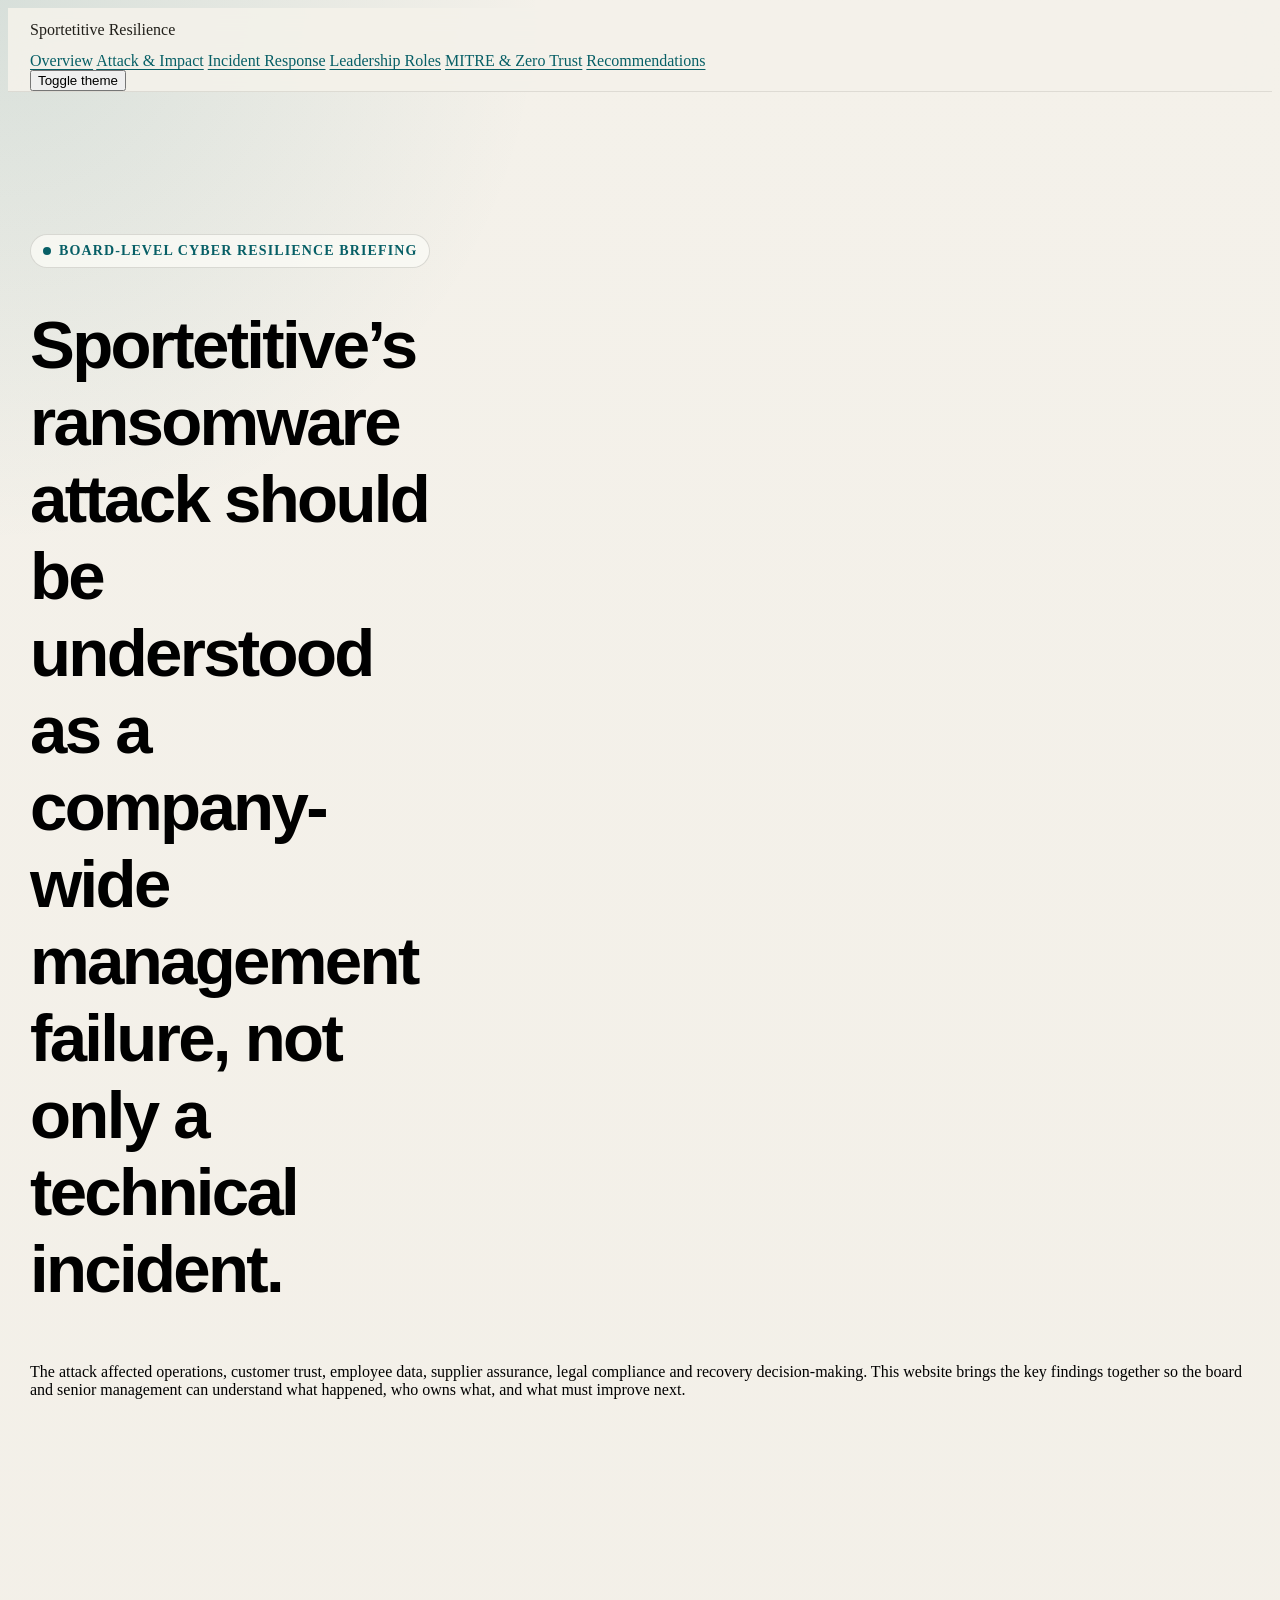
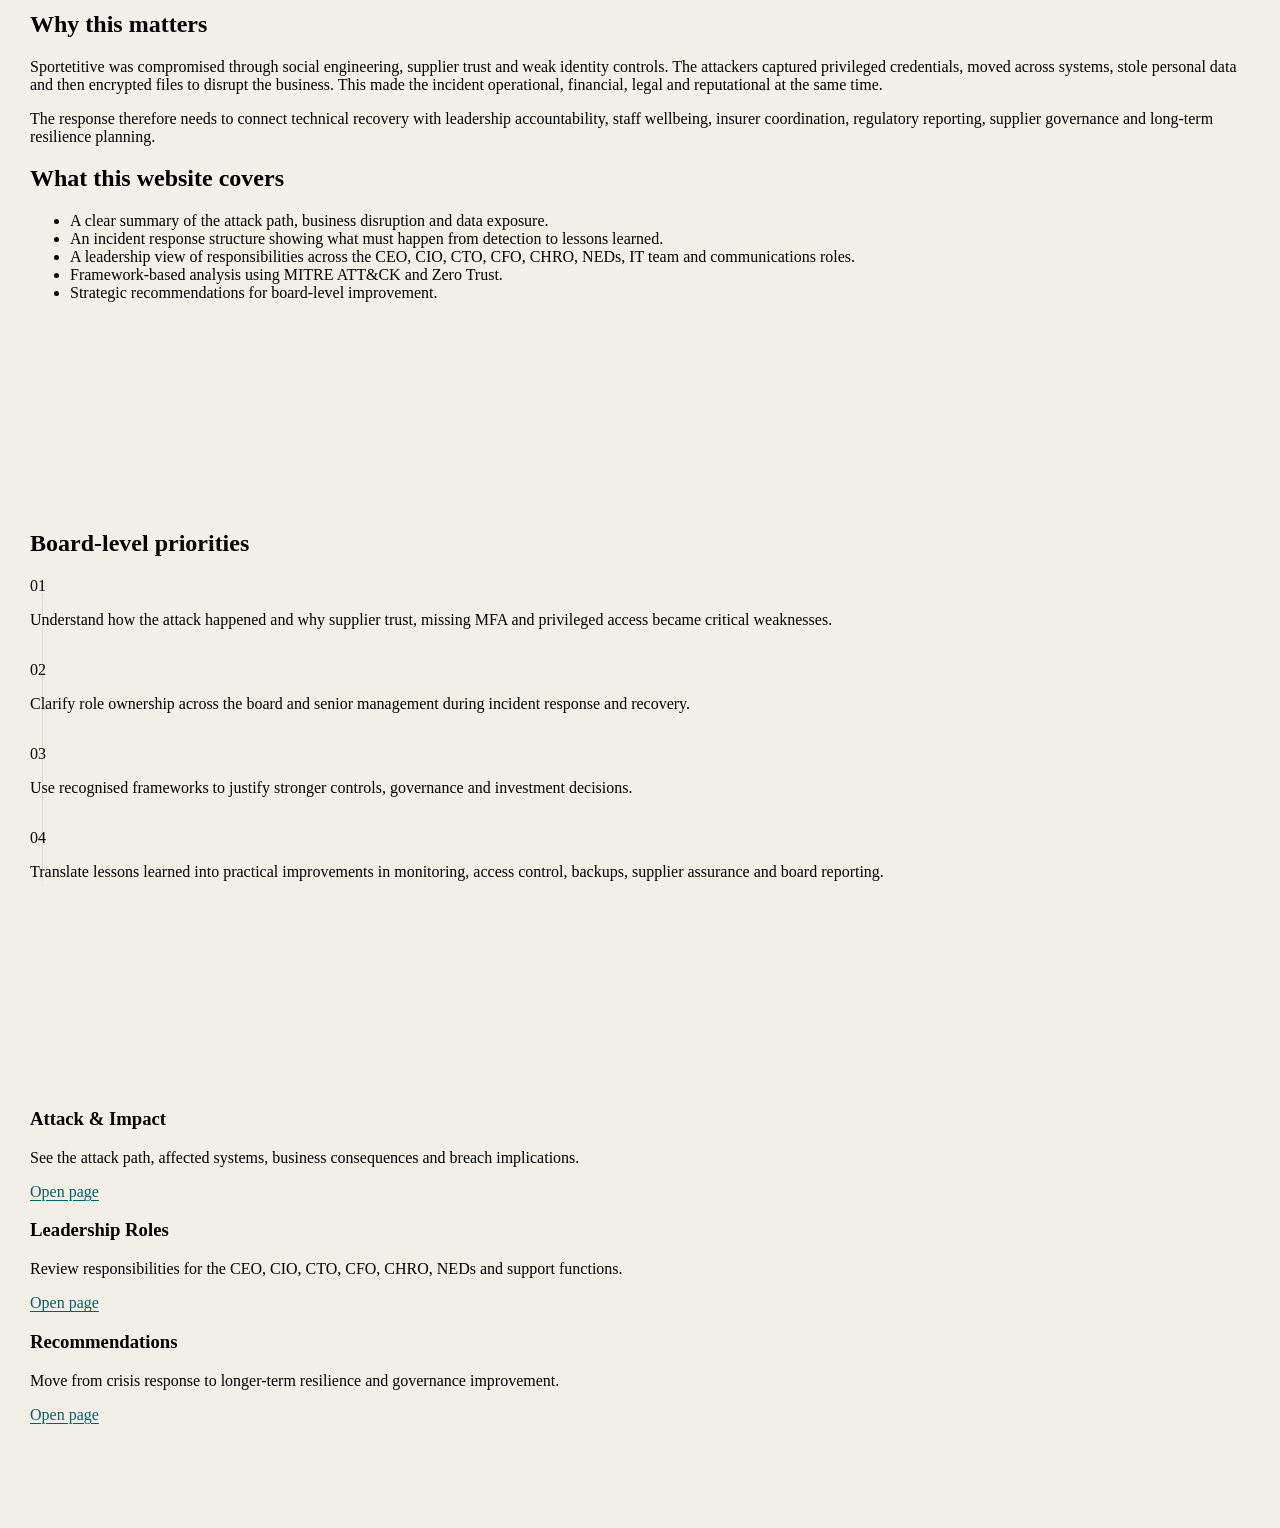
==== commit c1ae0e42: "Replace CIO-focused site with board-level resilience website" ====
--- a/index.html
+++ b/index.html
@@ -1,611 +1,89 @@
-<!doctype html>
-<html lang="en">
-  <head>
-    <meta charset="utf-8" />
-    <meta name="viewport" content="width=device-width, initial-scale=1" />
-    <title>Sportetitive Cyber Resilience Briefing</title>
-    <meta
-      name="description"
-      content="A CIO-led cyber resilience briefing for Sportetitive, covering ransomware impact, business risk, response priorities and implementation direction."
-    />
-    <meta property="og:title" content="Sportetitive Cyber Resilience Briefing" />
-    <meta
-      property="og:description"
-      content="Executive cyber resilience briefing covering ransomware response, Zero Trust, governance, leadership responsibilities and recovery planning."
-    />
-    <link rel="preconnect" href="https://api.fontshare.com" />
-    <link
-      href="https://api.fontshare.com/v2/css?f[]=cabinet-grotesk@500,700,800&f[]=satoshi@400,500,700,900&display=swap"
-      rel="stylesheet"
-    />
-    <link rel="stylesheet" href="./base.css" />
-    <link rel="stylesheet" href="./style.css" />
-    <script src="./app.js" defer></script>
-  </head>
-  <body>
-    <a class="skip-link" href="#main">Skip to content</a>
-    <header class="site-header">
-      <div class="header-inner">
-        <a class="brand" href="./index.html" aria-label="Sportetitive cyber resilience home">
-          <svg class="brand-mark" viewBox="0 0 48 48" fill="none" aria-hidden="true">
-            <path d="M24 4 40 11v13c0 10.5-6.6 16.8-16 20-9.4-3.2-16-9.5-16-20V11L24 4Z" stroke="currentColor" stroke-width="3" />
-            <path d="M17 24h14M24 17v14" stroke="currentColor" stroke-width="3" stroke-linecap="round" />
-          </svg>
-          <span class="brand-name">
-            <strong>Sportetitive Resilience</strong>
-            <span>CIO-led cyber resilience briefing</span>
-          </span>
-        </a>
-        <nav class="nav" aria-label="Primary navigation">
-          <a class="active" href="./index.html">Overview</a>
-          <a href="./incident-response.html">Incident Response</a>
-          <a href="./frameworks.html">MITRE &amp; Zero Trust</a>
-          <a href="./cio-roadmap.html">CIO Roadmap</a>
-          <button class="theme-toggle" type="button" data-theme-toggle aria-label="Switch colour theme"></button>
-        </nav>
+<!DOCTYPE html>
+<html lang="en" data-theme="light">
+<head>
+  <meta charset="UTF-8" />
+  <meta name="viewport" content="width=device-width, initial-scale=1.0" />
+  <title>Sportetitive Cyber Resilience</title>
+  <link rel="stylesheet" href="style.css" />
+</head>
+<body>
+  <header class="site-header">
+    <div class="container nav-wrap">
+      <div class="brand">Sportetitive Resilience</div>
+      <nav>
+        <a href="index.html" class="active">Overview</a>
+        <a href="attack-impact.html">Attack &amp; Impact</a>
+        <a href="incident-response.html">Incident Response</a>
+        <a href="leadership-roles.html">Leadership Roles</a>
+        <a href="frameworks.html">MITRE &amp; Zero Trust</a>
+        <a href="recommendations.html">Recommendations</a>
+      </nav>
+      <button id="themeToggle" class="theme-btn">Toggle theme</button>
+    </div>
+  </header>
+
+  <main>
+    <section class="hero">
+      <div class="container">
+        <p class="eyebrow">Board-level cyber resilience briefing</p>
+        <h1>Sportetitive’s ransomware attack should be understood as a company-wide management failure, not only a technical incident.</h1>
+        <p class="lead">The attack affected operations, customer trust, employee data, supplier assurance, legal compliance and recovery decision-making. This website brings the key findings together so the board and senior management can understand what happened, who owns what, and what must improve next.</p>
       </div>
-    </header>
+    </section>
 
-    <main id="main">
-      <section id="top" class="hero">
-        <div class="container hero-grid">
-          <div>
-            <span class="eyebrow">Executive overview</span>
-            <h1>From ransomware crisis to cyber resilience.</h1>
-            <p class="hero-copy">
-              A concise briefing for Sportetitive’s leadership, setting out the business impact, control failures, response priorities and CIO-led implementation direction.
-            </p>
-            <div class="hero-actions">
-              <a class="button primary" href="./incident-response.html">View incident plan</a>
-              <a class="button secondary" href="./cio-roadmap.html">Open CIO roadmap</a>
-            </div>
-          </div>
-          <aside class="board-card" aria-label="Cyber risk snapshot">
-            <div class="board-card-top">
-              <span>Risk snapshot</span>
-              <span>March 2026</span>
-            </div>
-            <div class="risk-meter">
-              <div class="meter-row">
-                <span>Data exposure</span>
-                <div class="bar high" aria-hidden="true"><span></span></div>
-                <b>High</b>
-              </div>
-              <div class="meter-row">
-                <span>Supplier risk</span>
-                <div class="bar medium" aria-hidden="true"><span></span></div>
-                <b>Elevated</b>
-              </div>
-              <div class="meter-row">
-                <span>Backup posture</span>
-                <div class="bar good" aria-hidden="true"><span></span></div>
-                <b>Recoverable</b>
-              </div>
-            </div>
-            <div class="hero-stat-grid" aria-label="Key figures">
-              <div class="hero-stat">
-                <strong>125</strong>
-                <span>Employees affected by the operational response</span>
-              </div>
-              <div class="hero-stat">
-                <strong>60k+</strong>
-                <span>Customer records identified as exposed</span>
-              </div>
-              <div class="hero-stat">
-                <strong>£1.3m</strong>
-                <span>Estimated incident cost</span>
-              </div>
-              <div class="hero-stat">
-                <strong>72h</strong>
-                <span>Critical regulatory and extortion window</span>
-              </div>
-            </div>
-          </aside>
+    <section class="section">
+      <div class="container grid-2">
+        <div class="card">
+          <h2>Why this matters</h2>
+          <p>Sportetitive was compromised through social engineering, supplier trust and weak identity controls. The attackers captured privileged credentials, moved across systems, stole personal data and then encrypted files to disrupt the business. This made the incident operational, financial, legal and reputational at the same time.</p>
+          <p>The response therefore needs to connect technical recovery with leadership accountability, staff wellbeing, insurer coordination, regulatory reporting, supplier governance and long-term resilience planning.</p>
         </div>
-      </section>
+        <div class="card accent">
+          <h2>What this website covers</h2>
+          <ul>
+            <li>A clear summary of the attack path, business disruption and data exposure.</li>
+            <li>An incident response structure showing what must happen from detection to lessons learned.</li>
+            <li>A leadership view of responsibilities across the CEO, CIO, CTO, CFO, CHRO, NEDs, IT team and communications roles.</li>
+            <li>Framework-based analysis using MITRE ATT&amp;CK and Zero Trust.</li>
+            <li>Strategic recommendations for board-level improvement.</li>
+          </ul>
+        </div>
+      </div>
+    </section>
 
-      <section class="section tight">
-        <div class="container">
-          <div class="section-header">
-            <span class="eyebrow">Business context</span>
-            <h2>What happened at Sportetitive?</h2>
-            <p>
-              Sportetitive’s ransomware incident combined social engineering, supplier trust, missing MFA, excessive privileged access, weak monitoring and legacy POS constraints that prevented modern controls from being deployed cleanly.
-            </p>
-          </div>
-          <div class="summary-grid">
-            <article class="panel">
-              <h3>Board-level conclusion</h3>
-              <p>
-                This is not only a technical recovery issue. The response must connect cyber security strategy, governance, supplier oversight, legal readiness, staff communication and investment decisions.
-              </p>
-            </article>
-            <aside class="panel">
-              <h3>Strategic focus areas</h3>
-              <div class="tag-list" aria-label="Strategic cyber resilience themes">
-                <span class="tag">CIO strategy</span>
-                <span class="tag">Zero Trust</span>
-                <span class="tag">MITRE ATT&amp;CK</span>
-                <span class="tag">Cyber Kill Chain</span>
-                <span class="tag">DPIA</span>
-                <span class="tag">ICO reporting</span>
-                <span class="tag">Supplier risk</span>
-                <span class="tag">Ransomware readiness</span>
-              </div>
-            </aside>
-          </div>
+    <section class="section alt">
+      <div class="container">
+        <h2>Board-level priorities</h2>
+        <div class="timeline">
+          <div class="step"><span>01</span><p>Understand how the attack happened and why supplier trust, missing MFA and privileged access became critical weaknesses.</p></div>
+          <div class="step"><span>02</span><p>Clarify role ownership across the board and senior management during incident response and recovery.</p></div>
+          <div class="step"><span>03</span><p>Use recognised frameworks to justify stronger controls, governance and investment decisions.</p></div>
+          <div class="step"><span>04</span><p>Translate lessons learned into practical improvements in monitoring, access control, backups, supplier assurance and board reporting.</p></div>
         </div>
-      </section>
+      </div>
+    </section>
 
-      <section class="section">
-        <div class="container">
-          <div class="section-header">
-            <span class="eyebrow">Briefing structure</span>
-            <h2>Use the pages by decision need.</h2>
-            <p>
-              The briefing is split into focused pages so directors, technical leads and the owner can move quickly from the executive picture to the controls and delivery plan.
-            </p>
-          </div>
-          <div class="page-card-grid">
-            <a class="page-card" href="./incident-response.html">
-              <span>01</span>
-              <h3>Incident response plan</h3>
-              <p>Mind-map view of preparation, detection, containment, recovery, communications and post-incident learning.</p>
-            </a>
-            <a class="page-card" href="./frameworks.html">
-              <span>02</span>
-              <h3>MITRE and Zero Trust</h3>
-              <p>Attack-path mapping with the controls that interrupt reconnaissance, access, credential theft, movement and impact.</p>
-            </a>
-            <a class="page-card" href="./cio-roadmap.html">
-              <span>03</span>
-              <h3>CIO implementation roadmap</h3>
-              <p>Phase-wise CIO delivery plan connecting governance, budget, architecture, supplier risk and board reporting.</p>
-            </a>
-          </div>
+    <section class="section">
+      <div class="container grid-3">
+        <div class="mini-card">
+          <h3>Attack &amp; Impact</h3>
+          <p>See the attack path, affected systems, business consequences and breach implications.</p>
+          <a href="attack-impact.html">Open page</a>
         </div>
-      </section>
+        <div class="mini-card">
+          <h3>Leadership Roles</h3>
+          <p>Review responsibilities for the CEO, CIO, CTO, CFO, CHRO, NEDs and support functions.</p>
+          <a href="leadership-roles.html">Open page</a>
+        </div>
+        <div class="mini-card">
+          <h3>Recommendations</h3>
+          <p>Move from crisis response to longer-term resilience and governance improvement.</p>
+          <a href="recommendations.html">Open page</a>
+        </div>
+      </div>
+    </section>
+  </main>
 
-      <section class="section tight">
-        <div class="container">
-          <div class="section-header">
-            <span class="eyebrow">Attack narrative</span>
-            <h2>A timeline the board can follow.</h2>
-            <p>
-              The sequence below presents the confirmed attack path in board-level terms: initial targeting, compromise, ransomware execution, data-breach discovery and recovery.
-            </p>
-          </div>
-          <div class="timeline compact">
-            <article class="timeline-item">
-              <div class="timeline-date">6 Jan</div>
-              <div class="timeline-content">
-                <h3>Public information exposed</h3>
-                <p>LinkedIn activity gives attackers useful names, relationships and context for social engineering.</p>
-              </div>
-            </article>
-            <article class="timeline-item">
-              <div class="timeline-date">20 Feb</div>
-              <div class="timeline-content">
-                <h3>MSP technician targeted</h3>
-                <p>A convincing CEO-style email directs the technician to a fake survey domain.</p>
-              </div>
-            </article>
-            <article class="timeline-item">
-              <div class="timeline-date">23 Feb</div>
-              <div class="timeline-content">
-                <h3>Admin credentials captured</h3>
-                <p>Keylogger activity captures domain administrator credentials, enabling lateral movement.</p>
-              </div>
-            </article>
-            <article class="timeline-item">
-              <div class="timeline-date">8 Mar</div>
-              <div class="timeline-content">
-                <h3>Ransomware becomes visible</h3>
-                <p>Web services fail, files are encrypted and the IT team identifies the ransomware incident.</p>
-              </div>
-            </article>
-            <article class="timeline-item">
-              <div class="timeline-date">18 Mar</div>
-              <div class="timeline-content">
-                <h3>Data breach confirmed</h3>
-                <p>Personal data exposure is confirmed and the CIO submits formal notification to the ICO.</p>
-              </div>
-            </article>
-          </div>
-        </div>
-      </section>
-
-      <section class="section tight">
-        <div class="container media-split">
-          <figure class="media-frame">
-            <img src="./assets/decisions-consequences.jpg" alt="Board decision model showing ransomware response choices, consequences, business recovery and regulatory exposure." width="2200" height="738" loading="lazy" decoding="async" />
-            <figcaption>Board decision model showing how choices around recovery, notification, public communication and evidence gathering influence operational, regulatory and financial outcomes.</figcaption>
-          </figure>
-          <div>
-            <div class="section-header">
-              <span class="eyebrow">Decision evidence</span>
-              <h2>Why governance matters.</h2>
-              <p>
-                Technical recovery can still fail at board level if data protection decisions, DPIAs, stakeholder communications and risk documentation are weak.
-              </p>
-            </div>
-            <ul class="check-list">
-              <li>Build DPIA and ICO evidence into the governance process.</li>
-              <li>Keep a decision log for ransom, store closure, public notice and customer warning.</li>
-              <li>Frame investment against direct incident cost, regulatory exposure and long-term trust.</li>
-            </ul>
-          </div>
-        </div>
-      </section>
-
-      <section class="section">
-        <div class="container">
-          <div class="section-header">
-            <span class="eyebrow">Recognised guidance</span>
-            <h2>External framework anchors.</h2>
-            <p>
-              These public sources support the cyber resilience recommendations and provide recognised guidance for Zero Trust, ransomware mitigation, attack mapping and breach notification.
-            </p>
-          </div>
-          <div class="source-grid">
-            <article class="source-card">
-              <h3>NIST Zero Trust Architecture</h3>
-              <p>NIST SP 800-207 describes Zero Trust Architecture as applying zero trust principles to enterprise infrastructure, workflows and access policies.</p>
-              <p><a href="https://csrc.nist.gov/pubs/sp/800/207/final" target="_blank" rel="noopener noreferrer">Open NIST SP 800-207</a></p>
-            </article>
-            <article class="source-card">
-              <h3>NCSC ransomware guidance</h3>
-              <p>NCSC guidance recommends defence-in-depth, MFA, backup protection, preparation and containment steps for malware and ransomware incidents.</p>
-              <p><a href="https://www.ncsc.gov.uk/guidance/mitigating-malware-and-ransomware-attacks" target="_blank" rel="noopener noreferrer">Open NCSC ransomware guidance</a></p>
-            </article>
-            <article class="source-card">
-              <h3>MITRE ATT&amp;CK T1486</h3>
-              <p>MITRE ATT&amp;CK T1486 describes adversaries encrypting data on target systems to interrupt availability and support extortion.</p>
-              <p><a href="https://attack.mitre.org/techniques/T1486/" target="_blank" rel="noopener noreferrer">Open MITRE T1486</a></p>
-            </article>
-            <article class="source-card">
-              <h3>ICO 72-hour breach guidance</h3>
-              <p>The ICO states that reportable personal data breaches must be reported without undue delay and within 72 hours where required.</p>
-              <p><a href="https://ico.org.uk/for-organisations/advice-for-small-organisations/personal-data-breaches/72-hours-how-to-respond-to-a-personal-data-breach/" target="_blank" rel="noopener noreferrer">Open ICO guidance</a></p>
-            </article>
-          </div>
-        </div>
-      </section>
-    </main>
-
-    <footer class="site-footer">
-      <div class="container footer-inner">
-        <p>Sportetitive Cyber Resilience Briefing</p>
-        <p>Prepared as a CIO-led executive briefing for cyber resilience, governance and ransomware readiness.</p>
-      </div>
-    </footer>
-  <script data-pplx-inline-edit>
-(function () {
-  if (window === window.top) return;
-
-  const allowedParentOrigins = ["https://www.perplexity.ai","https://perplexity.ai","https://testing.perplexity.ai","https://staging.perplexity.ai","https://*.preview.i.perplexity.ai","http://localhost:3000","http://127.0.0.1:3000","http://localhost:5173","http://127.0.0.1:5173"];
-  const MAX_FONT_BYTES = 500 * 1024;
-  const MAX_TOTAL_FONT_BYTES = 2 * 1024 * 1024;
-  let scrollForwarding = false;
-  let scrollRaf = 0;
-  let trustedTopOrigin = null;
-
-  // Allow entries like "https://*.preview.i.perplexity.ai" — the wildcard
-  // matches a single DNS label (no dots), so "https://*.foo" cannot stretch
-  // across multiple labels.
-  function matchesAllowedOrigin(origin) {
-    if (!origin) return false;
-    for (const entry of allowedParentOrigins) {
-      if (!entry.includes("*")) {
-        if (entry === origin) return true;
-        continue;
-      }
-      const pattern = new RegExp(
-        "^" +
-          entry.replace(/[.+?^${}()|[\]\\]/g, "\\$&").replace(/\*/g, "[^.]+") +
-          "$",
-      );
-      if (pattern.test(origin)) return true;
-    }
-    return false;
-  }
-
-  // Trust decision: when the sender is same-origin-visible (event.origin is a
-  // real origin like https://www.perplexity.ai) we trust event.origin directly.
-  // When event.origin is "null" (opaque broker srcdoc), we fall back to the
-  // broker's stamped `parentOrigin` to identify the top window. The fallback
-  // is claim-only — we rely on the browser's native `targetOrigin` enforcement
-  // on the response path (see postToTrustedTop) to ensure replies can't be
-  // delivered to anyone but the actual top window of that claimed origin.
-  function getTrustedParentOrigin(event) {
-    const forwardedParentOrigin =
-      typeof event.data.parentOrigin === "string" ? event.data.parentOrigin : null;
-    const parentOrigin = event.origin === "null" ? forwardedParentOrigin : event.origin;
-    return matchesAllowedOrigin(parentOrigin) ? parentOrigin : null;
-  }
-
-  // All responses go to window.top with targetOrigin = the allowlisted origin.
-  // An attacker that iframes us inside their own null-origin broker can claim
-  // any parentOrigin they like, but the browser will drop the reply whenever
-  // the real top's origin doesn't match — so the screenshot never leaves.
-  function postToTrustedTop(message) {
-    if (!trustedTopOrigin) return;
-    try {
-      window.top.postMessage(message, trustedTopOrigin);
-    } catch (_error) {}
-  }
-
-  function inlineAll(original, clone) {
-    if (original.nodeType !== 1 || clone.nodeType !== 1) return;
-
-    try {
-      const computedStyle = getComputedStyle(original);
-      // cssText on a computed style is the serialized declaration in modern
-      // Chromium/Safari — a single read beats enumerating ~400 longhand
-      // properties. Firefox returns "" here, so we fall back on empty.
-      const serialized = computedStyle.cssText;
-      if (serialized) {
-        clone.style.cssText = serialized;
-      } else {
-        const parts = new Array(computedStyle.length);
-        for (let index = 0; index < computedStyle.length; index += 1) {
-          const property = computedStyle[index];
-          parts[index] = `${property}:${computedStyle.getPropertyValue(property)};`;
-        }
-        clone.style.cssText = parts.join("");
-      }
-    } catch (_error) {}
-
-    const originalChildren = original.children;
-    const clonedChildren = clone.children;
-    for (
-      let index = 0;
-      index < originalChildren.length && index < clonedChildren.length;
-      index += 1
-    ) {
-      inlineAll(originalChildren[index], clonedChildren[index]);
-    }
-  }
-
-  function extractFontUrl(srcValue) {
-    const matches = [
-      ...srcValue.matchAll(
-        /url\(["']?([^"')]+)["']?\)(?:\s*format\(["']?([^"')]+)["']?\))?/gi,
-      ),
-    ];
-    if (matches.length === 0) return null;
-    const woff2 = matches.find((m) => m[2] && m[2].toLowerCase().includes("woff2"));
-    if (woff2) return woff2[1];
-    const woff = matches.find((m) => m[2] && m[2].toLowerCase().includes("woff"));
-    if (woff) return woff[1];
-    return matches[0][1];
-  }
-
-  // Cache resolved font URL -> data URI across captures. Fonts on a page
-  // essentially never change, and a batch run emits multiple captures back to
-  // back — without this we'd refetch + re-base64 every time.
-  const fontDataUriCache = new Map();
-  const SRC_DECLARATION_RE = /src\s*:\s*[^;}]+/i;
-
-  async function fetchAsDataUri(url) {
-    if (fontDataUriCache.has(url)) return fontDataUriCache.get(url);
-    let dataUri = null;
-    try {
-      const response = await fetch(url, { mode: "cors", credentials: "omit" });
-      if (response.ok) {
-        const blob = await response.blob();
-        if (blob.size <= MAX_FONT_BYTES) {
-          dataUri = await new Promise((resolve) => {
-            const reader = new FileReader();
-            reader.onloadend = () =>
-              resolve(typeof reader.result === "string" ? reader.result : null);
-            reader.onerror = () => resolve(null);
-            reader.readAsDataURL(blob);
-          });
-        }
-      }
-    } catch (_error) {
-      dataUri = null;
-    }
-    fontDataUriCache.set(url, dataUri);
-    return dataUri;
-  }
-
-  function collectFontFaceRuleTexts() {
-    const rules = [];
-    for (const sheet of document.styleSheets) {
-      let cssRules;
-      try {
-        cssRules = sheet.cssRules;
-      } catch (_error) {
-        continue;
-      }
-      if (!cssRules) continue;
-      for (const rule of cssRules) {
-        const cssText = rule.cssText || "";
-        if (cssText.startsWith("@font-face")) rules.push(cssText);
-      }
-    }
-    return rules;
-  }
-
-  async function buildInlinedFontCss() {
-    const ruleTexts = collectFontFaceRuleTexts();
-    if (ruleTexts.length === 0) return null;
-
-    const resolved = ruleTexts.map((cssText) => {
-      if (!SRC_DECLARATION_RE.test(cssText)) return null;
-      const srcMatch = cssText.match(/src\s*:\s*([^;}]+)[;}]/i);
-      if (!srcMatch) return null;
-      const url = extractFontUrl(srcMatch[1]);
-      if (!url) return null;
-      try {
-        return { cssText, url: new URL(url, document.baseURI).href };
-      } catch (_error) {
-        return null;
-      }
-    });
-
-    const dataUris = await Promise.all(
-      resolved.map((entry) => (entry ? fetchAsDataUri(entry.url) : Promise.resolve(null))),
-    );
-
-    const inlined = [];
-    let totalBytes = 0;
-    for (let index = 0; index < resolved.length; index += 1) {
-      const entry = resolved[index];
-      const dataUri = dataUris[index];
-      if (!entry || !dataUri) continue;
-      const approxBytes = dataUri.length * 0.75;
-      if (totalBytes + approxBytes > MAX_TOTAL_FONT_BYTES) break;
-      totalBytes += approxBytes;
-      inlined.push(entry.cssText.replace(SRC_DECLARATION_RE, `src: url("${dataUri}")`));
-    }
-    return inlined.length > 0 ? inlined.join("\n") : null;
-  }
-
-  function stripExternal(clone) {
-    const images = clone.querySelectorAll("img");
-    for (let index = 0; index < images.length; index += 1) {
-      const src = images[index].getAttribute("src");
-      if (src && !src.startsWith("data:")) images[index].removeAttribute("src");
-    }
-
-    const elements = clone.querySelectorAll("*");
-    for (let index = 0; index < elements.length; index += 1) {
-      const style = elements[index].style.cssText;
-      if (style && style.includes("url(")) {
-        elements[index].style.cssText = style.replace(
-          /url\(["']?(?!data:)[^)"']*["']?\)/gi,
-          "none",
-        );
-      }
-    }
-  }
-
-  function emitScroll() {
-    scrollRaf = 0;
-    if (!scrollForwarding) return;
-    postToTrustedTop({
-      type: "INLINE_EDIT_SCROLL",
-      scrollX: window.scrollX,
-      scrollY: window.scrollY,
-    });
-  }
-
-  window.addEventListener(
-    "scroll",
-    function () {
-      if (!scrollForwarding || scrollRaf) return;
-      scrollRaf = requestAnimationFrame(emitScroll);
-    },
-    { passive: true, capture: true },
-  );
-
-  async function handleCaptureRequest(event) {
-    const requestId = event.data.requestId;
-    const scrollX = window.scrollX;
-    const scrollY = window.scrollY;
-    const width = window.innerWidth;
-    const height = window.innerHeight;
-
-    function postResult(dataUrl) {
-      postToTrustedTop({
-        type: "INLINE_EDIT_SCREENSHOT_RESULT",
-        requestId,
-        dataUrl,
-        scrollX,
-        scrollY,
-      });
-    }
-
-    try {
-      // Wait for any pending web fonts to resolve so both inline metrics and
-      // the @font-face inlining below see the same loaded faces.
-      if (document.fonts && document.fonts.ready) {
-        try {
-          await document.fonts.ready;
-        } catch (_error) {}
-      }
-
-      const clone = document.documentElement.cloneNode(true);
-      inlineAll(document.documentElement, clone);
-
-      const removedNodes = clone.querySelectorAll("script,link[rel=\"stylesheet\"],style");
-      for (let index = 0; index < removedNodes.length; index += 1) {
-        removedNodes[index].remove();
-      }
-
-      stripExternal(clone);
-
-      // Re-embed web fonts as data-URI @font-face rules so the SVG rasterizer
-      // can resolve them — external font URLs aren't fetched during
-      // foreignObject rendering, which would otherwise force a fallback face
-      // and change text metrics.
-      const inlinedFontCss = await buildInlinedFontCss();
-      if (inlinedFontCss) {
-        const styleEl = document.createElement("style");
-        styleEl.textContent = inlinedFontCss;
-        const head = clone.querySelector("head");
-        if (head) head.appendChild(styleEl);
-        else clone.insertBefore(styleEl, clone.firstChild);
-      }
-
-      const html = new XMLSerializer().serializeToString(clone);
-      const svg =
-        `<svg xmlns="http://www.w3.org/2000/svg" width="${width}" height="${height}">` +
-        '<foreignObject width="100%" height="100%">' +
-        `<div xmlns="http://www.w3.org/1999/xhtml" style="width:${width}px;height:${height}px;overflow:hidden">` +
-        `<div style="transform:translate(-${scrollX}px,-${scrollY}px);transform-origin:top left">` +
-        html +
-        "</div></div></foreignObject></svg>";
-      const svgUrl = `data:image/svg+xml;charset=utf-8,${encodeURIComponent(svg)}`;
-      const image = new Image();
-      image.onload = function () {
-        const canvas = document.createElement("canvas");
-        canvas.width = width;
-        canvas.height = height;
-        canvas.getContext("2d").drawImage(image, 0, 0);
-        postResult(canvas.toDataURL("image/png"));
-      };
-      image.onerror = function () {
-        postResult(null);
-      };
-      image.src = svgUrl;
-    } catch (_error) {
-      postResult(null);
-    }
-  }
-
-  window.addEventListener("message", function (event) {
-    if (!event.data) return;
-    // Only accept messages from the direct parent frame. Blocks sibling /
-    // unrelated-window postMessage senders that could otherwise reach us.
-    if (event.source !== window.parent) return;
-
-    const trustedParentOrigin = getTrustedParentOrigin(event);
-    if (!trustedParentOrigin) return;
-    trustedTopOrigin = trustedParentOrigin;
-
-    if (event.data.type === "INLINE_EDIT_SCROLL_START") {
-      scrollForwarding = true;
-      emitScroll();
-      return;
-    }
-
-    if (event.data.type === "INLINE_EDIT_SCROLL_STOP") {
-      scrollForwarding = false;
-      if (scrollRaf) cancelAnimationFrame(scrollRaf);
-      scrollRaf = 0;
-      return;
-    }
-
-    if (event.data.type !== "INLINE_EDIT_CAPTURE_REQUEST") return;
-
-    handleCaptureRequest(event);
-  });
-})();
-
-
-</script></body>
+  <script src="app.js"></script>
+</body>
 </html>
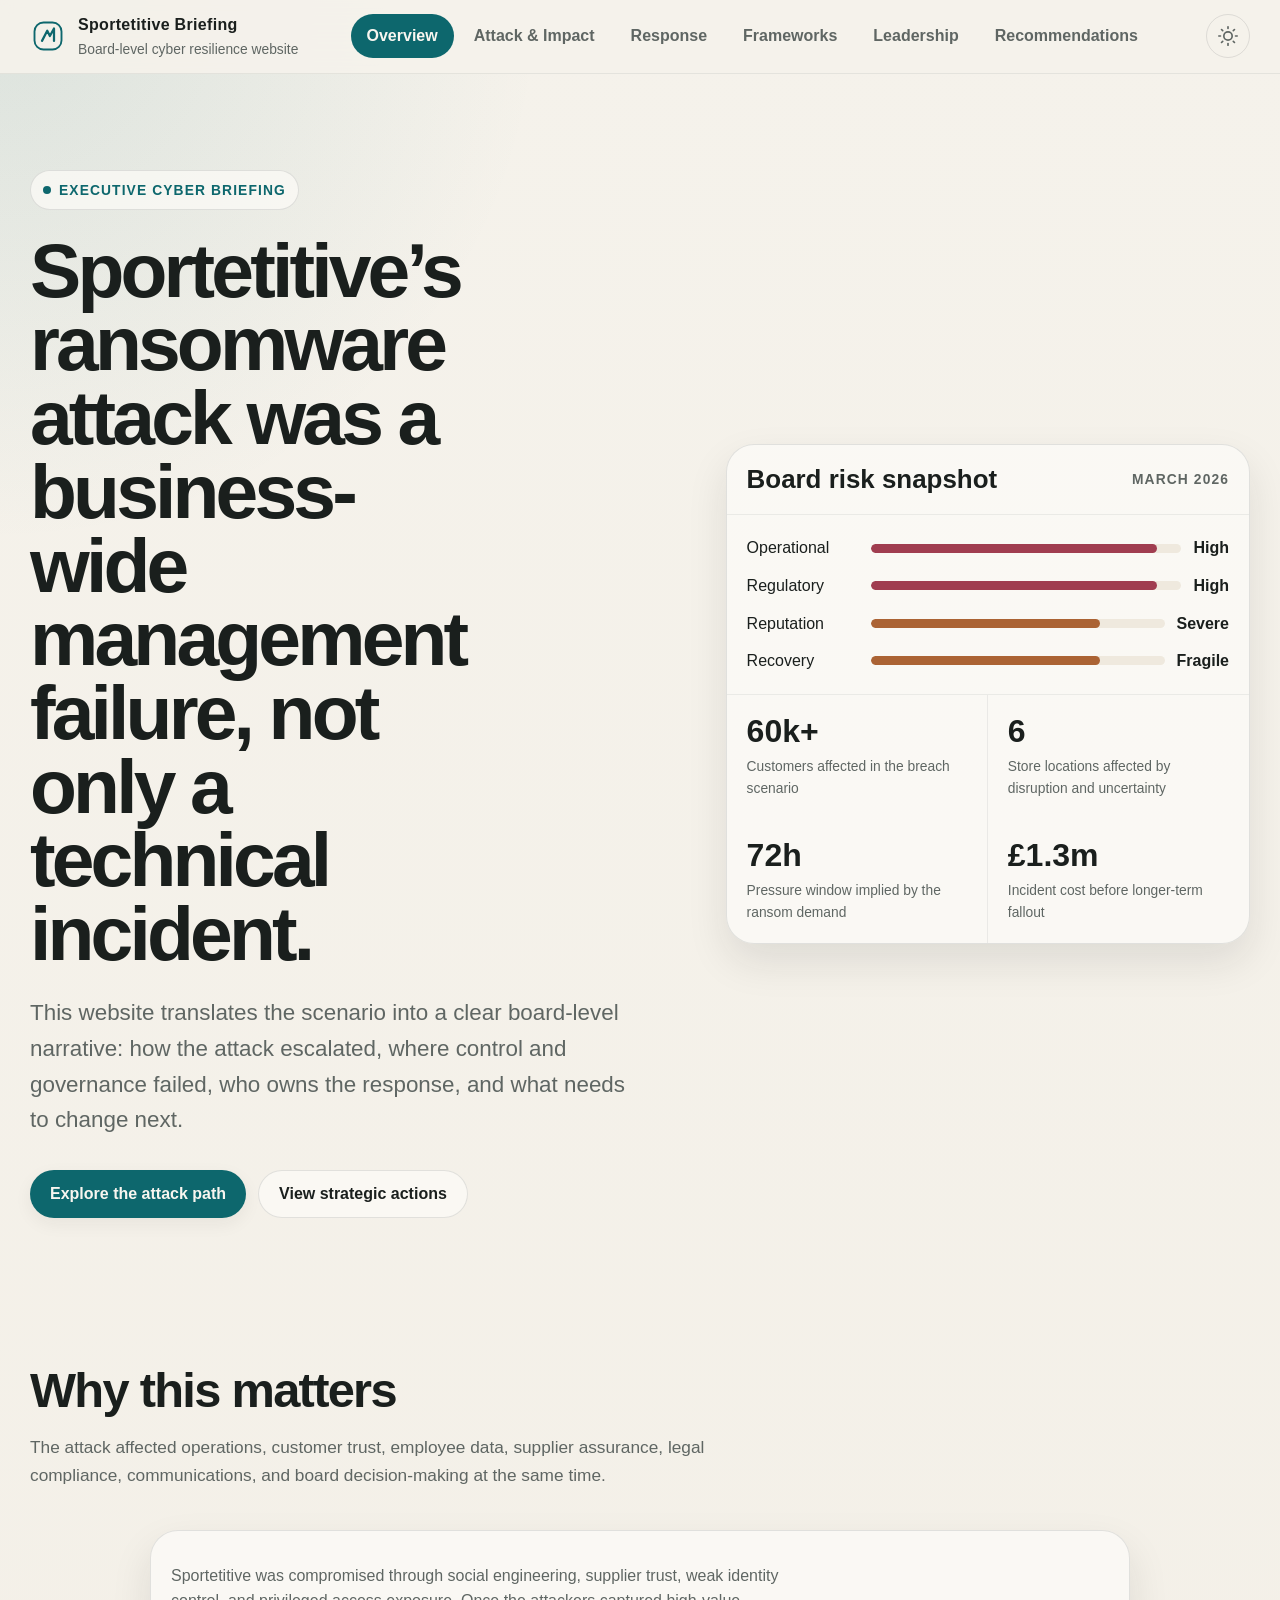
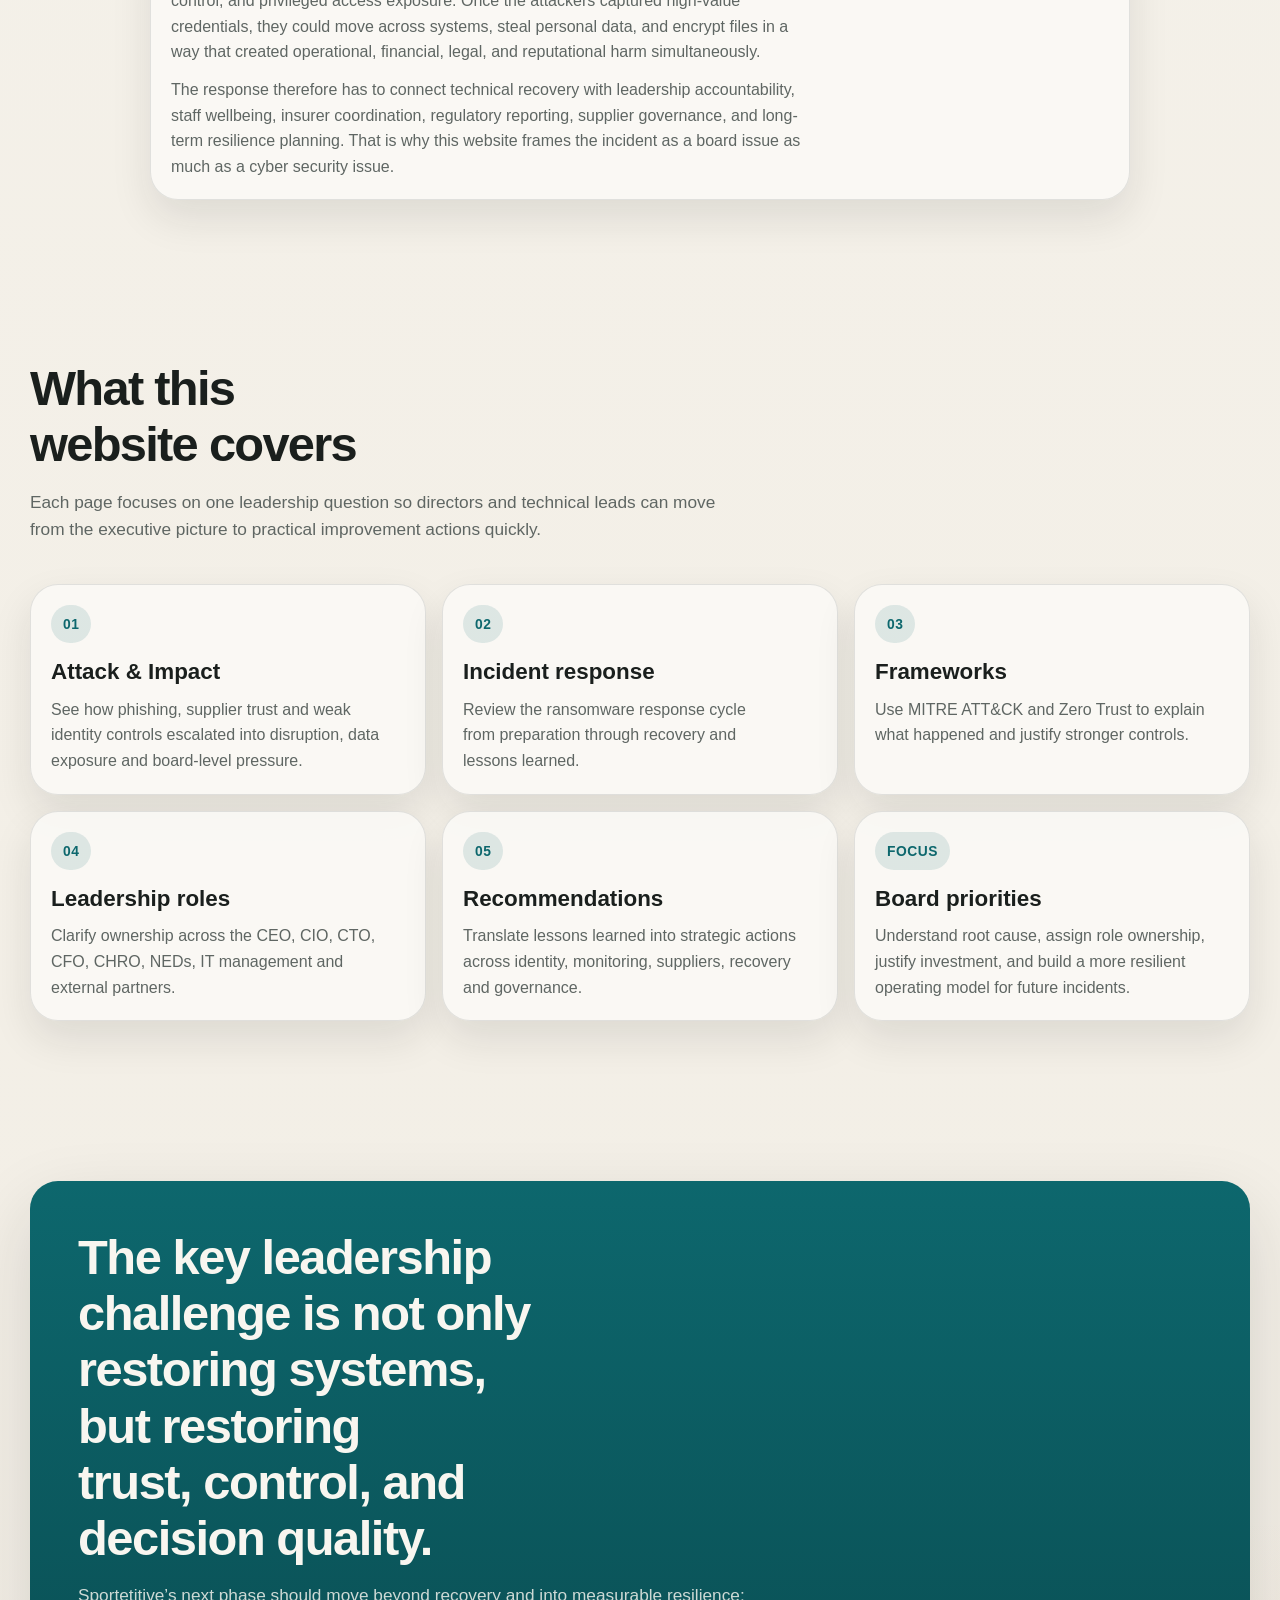
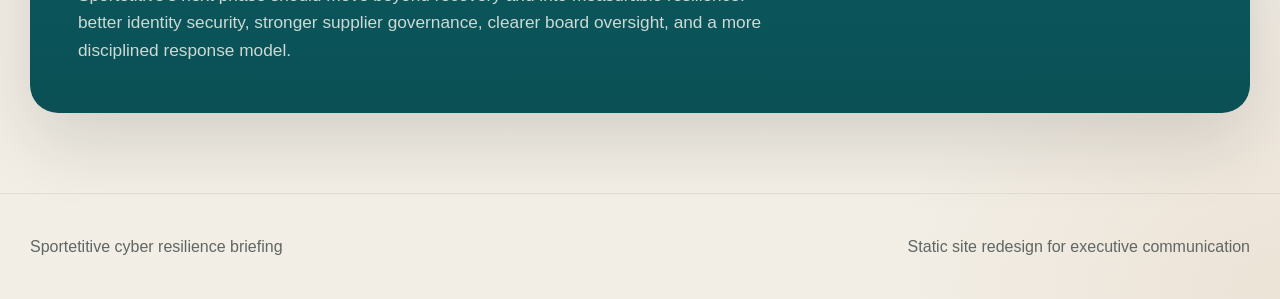
==== commit 23d76a93: "Fixing website-1 styling and theme script" ====
--- a/index.html
+++ b/index.html
@@ -1,89 +1,117 @@
 <!DOCTYPE html>
-<html lang="en" data-theme="light">
+<html lang="en">
 <head>
   <meta charset="UTF-8" />
   <meta name="viewport" content="width=device-width, initial-scale=1.0" />
-  <title>Sportetitive Cyber Resilience</title>
-  <link rel="stylesheet" href="style.css" />
+  <title>Sportetitive Cyber Resilience Briefing</title>
+  <link rel="stylesheet" href="./base.css" />
+  <link rel="stylesheet" href="./style.css" />
+  <script defer src="./app.js"></script>
 </head>
 <body>
+  <a class="skip-link" href="#main">Skip to content</a>
   <header class="site-header">
-    <div class="container nav-wrap">
-      <div class="brand">Sportetitive Resilience</div>
-      <nav>
-        <a href="index.html" class="active">Overview</a>
-        <a href="attack-impact.html">Attack &amp; Impact</a>
-        <a href="incident-response.html">Incident Response</a>
-        <a href="leadership-roles.html">Leadership Roles</a>
-        <a href="frameworks.html">MITRE &amp; Zero Trust</a>
-        <a href="recommendations.html">Recommendations</a>
+    <div class="header-inner">
+      <a class="brand" href="./index.html">
+        <svg class="brand-mark" viewBox="0 0 48 48" fill="none" aria-hidden="true">
+          <rect x="6" y="6" width="36" height="36" rx="12" stroke="currentColor" stroke-width="2.5"></rect>
+          <path d="M16 30.5 23 17l3.5 7 5.5-10 0 16.5" stroke="currentColor" stroke-width="3" stroke-linecap="round" stroke-linejoin="round"></path>
+        </svg>
+        <span class="brand-name">
+          <strong>Sportetitive Briefing</strong>
+          <span>Board-level cyber resilience website</span>
+        </span>
+      </a>
+      <nav class="nav" aria-label="Primary">
+        <a href="./index.html">Overview</a>
+        <a href="./attack-impact.html">Attack &amp; Impact</a>
+        <a href="./incident-response.html">Response</a>
+        <a href="./frameworks.html">Frameworks</a>
+        <a href="./leadership-roles.html">Leadership</a>
+        <a href="./recommendations.html">Recommendations</a>
       </nav>
-      <button id="themeToggle" class="theme-btn">Toggle theme</button>
+      <button class="theme-toggle" type="button" data-theme-toggle aria-label="Switch theme"></button>
     </div>
   </header>
 
-  <main>
+  <main id="main">
     <section class="hero">
-      <div class="container">
-        <p class="eyebrow">Board-level cyber resilience briefing</p>
-        <h1>Sportetitive’s ransomware attack should be understood as a company-wide management failure, not only a technical incident.</h1>
-        <p class="lead">The attack affected operations, customer trust, employee data, supplier assurance, legal compliance and recovery decision-making. This website brings the key findings together so the board and senior management can understand what happened, who owns what, and what must improve next.</p>
+      <div class="container hero-grid">
+        <div>
+          <div class="eyebrow">Executive cyber briefing</div>
+          <h1>Sportetitive’s ransomware attack was a business-wide management failure, not only a technical incident.</h1>
+          <p class="hero-copy">This website translates the scenario into a clear board-level narrative: how the attack escalated, where control and governance failed, who owns the response, and what needs to change next.</p>
+          <div class="hero-actions">
+            <a class="button primary" href="./attack-impact.html">Explore the attack path</a>
+            <a class="button secondary" href="./recommendations.html">View strategic actions</a>
+          </div>
+        </div>
+        <aside class="board-card" aria-label="Board risk snapshot">
+          <div class="board-card-top">
+            <h2>Board risk snapshot</h2>
+            <span>March 2026</span>
+          </div>
+          <div class="risk-meter">
+            <div class="meter-row"><span>Operational</span><div class="bar high"><span></span></div><strong>High</strong></div>
+            <div class="meter-row"><span>Regulatory</span><div class="bar high"><span></span></div><strong>High</strong></div>
+            <div class="meter-row"><span>Reputation</span><div class="bar medium"><span></span></div><strong>Severe</strong></div>
+            <div class="meter-row"><span>Recovery</span><div class="bar medium"><span></span></div><strong>Fragile</strong></div>
+          </div>
+          <div class="hero-stat-grid">
+            <div class="hero-stat"><strong>60k+</strong><span>Customers affected in the breach scenario</span></div>
+            <div class="hero-stat"><strong>6</strong><span>Store locations affected by disruption and uncertainty</span></div>
+            <div class="hero-stat"><strong>72h</strong><span>Pressure window implied by the ransom demand</span></div>
+            <div class="hero-stat"><strong>£1.3m</strong><span>Incident cost before longer-term fallout</span></div>
+          </div>
+        </aside>
       </div>
     </section>
 
     <section class="section">
-      <div class="container grid-2">
-        <div class="card">
+      <div class="container">
+        <div class="section-header">
           <h2>Why this matters</h2>
-          <p>Sportetitive was compromised through social engineering, supplier trust and weak identity controls. The attackers captured privileged credentials, moved across systems, stole personal data and then encrypted files to disrupt the business. This made the incident operational, financial, legal and reputational at the same time.</p>
-          <p>The response therefore needs to connect technical recovery with leadership accountability, staff wellbeing, insurer coordination, regulatory reporting, supplier governance and long-term resilience planning.</p>
+          <p>The attack affected operations, customer trust, employee data, supplier assurance, legal compliance, communications, and board decision-making at the same time.</p>
         </div>
-        <div class="card accent">
-          <h2>What this website covers</h2>
-          <ul>
-            <li>A clear summary of the attack path, business disruption and data exposure.</li>
-            <li>An incident response structure showing what must happen from detection to lessons learned.</li>
-            <li>A leadership view of responsibilities across the CEO, CIO, CTO, CFO, CHRO, NEDs, IT team and communications roles.</li>
-            <li>Framework-based analysis using MITRE ATT&amp;CK and Zero Trust.</li>
-            <li>Strategic recommendations for board-level improvement.</li>
-          </ul>
-        </div>
-      </div>
-    </section>
-
-    <section class="section alt">
-      <div class="container">
-        <h2>Board-level priorities</h2>
-        <div class="timeline">
-          <div class="step"><span>01</span><p>Understand how the attack happened and why supplier trust, missing MFA and privileged access became critical weaknesses.</p></div>
-          <div class="step"><span>02</span><p>Clarify role ownership across the board and senior management during incident response and recovery.</p></div>
-          <div class="step"><span>03</span><p>Use recognised frameworks to justify stronger controls, governance and investment decisions.</p></div>
-          <div class="step"><span>04</span><p>Translate lessons learned into practical improvements in monitoring, access control, backups, supplier assurance and board reporting.</p></div>
+        <div class="panel content-block">
+          <p>Sportetitive was compromised through social engineering, supplier trust, weak identity control, and privileged access exposure. Once the attackers captured high-value credentials, they could move across systems, steal personal data, and encrypt files in a way that created operational, financial, legal, and reputational harm simultaneously.</p>
+          <p>The response therefore has to connect technical recovery with leadership accountability, staff wellbeing, insurer coordination, regulatory reporting, supplier governance, and long-term resilience planning. That is why this website frames the incident as a board issue as much as a cyber security issue.</p>
         </div>
       </div>
     </section>
 
     <section class="section">
-      <div class="container grid-3">
-        <div class="mini-card">
-          <h3>Attack &amp; Impact</h3>
-          <p>See the attack path, affected systems, business consequences and breach implications.</p>
-          <a href="attack-impact.html">Open page</a>
+      <div class="container">
+        <div class="section-header">
+          <h2>What this website covers</h2>
+          <p>Each page focuses on one leadership question so directors and technical leads can move from the executive picture to practical improvement actions quickly.</p>
         </div>
-        <div class="mini-card">
-          <h3>Leadership Roles</h3>
-          <p>Review responsibilities for the CEO, CIO, CTO, CFO, CHRO, NEDs and support functions.</p>
-          <a href="leadership-roles.html">Open page</a>
+        <div class="page-card-grid">
+          <a class="page-card" href="./attack-impact.html"><span>01</span><h3>Attack &amp; Impact</h3><p>See how phishing, supplier trust and weak identity controls escalated into disruption, data exposure and board-level pressure.</p></a>
+          <a class="page-card" href="./incident-response.html"><span>02</span><h3>Incident response</h3><p>Review the ransomware response cycle from preparation through recovery and lessons learned.</p></a>
+          <a class="page-card" href="./frameworks.html"><span>03</span><h3>Frameworks</h3><p>Use MITRE ATT&amp;CK and Zero Trust to explain what happened and justify stronger controls.</p></a>
+          <a class="page-card" href="./leadership-roles.html"><span>04</span><h3>Leadership roles</h3><p>Clarify ownership across the CEO, CIO, CTO, CFO, CHRO, NEDs, IT management and external partners.</p></a>
+          <a class="page-card" href="./recommendations.html"><span>05</span><h3>Recommendations</h3><p>Translate lessons learned into strategic actions across identity, monitoring, suppliers, recovery and governance.</p></a>
+          <article class="page-card"><span>Focus</span><h3>Board priorities</h3><p>Understand root cause, assign role ownership, justify investment, and build a more resilient operating model for future incidents.</p></article>
         </div>
-        <div class="mini-card">
-          <h3>Recommendations</h3>
-          <p>Move from crisis response to longer-term resilience and governance improvement.</p>
-          <a href="recommendations.html">Open page</a>
+      </div>
+    </section>
+
+    <section class="section">
+      <div class="container">
+        <div class="callout">
+          <h2>The key leadership challenge is not only restoring systems, but restoring trust, control, and decision quality.</h2>
+          <p>Sportetitive’s next phase should move beyond recovery and into measurable resilience: better identity security, stronger supplier governance, clearer board oversight, and a more disciplined response model.</p>
         </div>
       </div>
     </section>
   </main>
 
-  <script src="app.js"></script>
+  <footer class="site-footer">
+    <div class="container footer-inner">
+      <span>Sportetitive cyber resilience briefing</span>
+      <span>Static site redesign for executive communication</span>
+    </div>
+  </footer>
 </body>
 </html>
--- a/base.css
+++ b/base.css
@@ -0,0 +1,128 @@
+*,
+*::before,
+*::after {
+  box-sizing: border-box;
+  margin: 0;
+  padding: 0;
+}
+
+html {
+  -moz-text-size-adjust: none;
+  -webkit-text-size-adjust: none;
+  text-size-adjust: none;
+  -webkit-font-smoothing: antialiased;
+  -moz-osx-font-smoothing: grayscale;
+  text-rendering: optimizeLegibility;
+  scroll-behavior: smooth;
+  hanging-punctuation: first last;
+  scroll-padding-top: var(--space-20);
+}
+
+body {
+  min-height: 100dvh;
+  line-height: 1.6;
+  font-family: var(--font-body, sans-serif);
+  font-size: var(--text-base);
+  color: var(--color-text);
+  background-color: var(--color-bg);
+}
+
+img,
+picture,
+video,
+canvas,
+svg {
+  display: block;
+  max-width: 100%;
+  height: auto;
+}
+
+ul[role='list'],
+ol[role='list'] {
+  list-style: none;
+}
+
+input,
+button,
+textarea,
+select {
+  font: inherit;
+  color: inherit;
+}
+
+h1,
+h2,
+h3,
+h4,
+h5,
+h6 {
+  text-wrap: balance;
+  line-height: 1.15;
+}
+
+p,
+li,
+figcaption {
+  text-wrap: pretty;
+  max-width: 72ch;
+}
+
+::selection {
+  background: color-mix(in oklab, var(--color-primary), transparent 76%);
+  color: var(--color-text);
+}
+
+:focus-visible {
+  outline: 2px solid var(--color-primary);
+  outline-offset: 3px;
+  border-radius: var(--radius-sm);
+}
+
+@media (prefers-reduced-motion: reduce) {
+  *,
+  *::before,
+  *::after {
+    animation-duration: 0.01ms !important;
+    animation-iteration-count: 1 !important;
+    transition-duration: 0.01ms !important;
+    scroll-behavior: auto !important;
+  }
+}
+
+button {
+  cursor: pointer;
+  background: none;
+  border: none;
+}
+
+table {
+  border-collapse: collapse;
+  width: 100%;
+}
+
+a,
+button,
+[role='button'],
+[role='link'],
+input,
+textarea,
+select {
+  transition:
+    color var(--transition-interactive),
+    background var(--transition-interactive),
+    border-color var(--transition-interactive),
+    box-shadow var(--transition-interactive),
+    transform var(--transition-interactive);
+}
+
+.sr-only {
+  position: absolute;
+  width: 1px;
+  height: 1px;
+  padding: 0;
+  margin: -1px;
+  overflow: hidden;
+  clip: rect(0, 0, 0, 0);
+  white-space: nowrap;
+  border-width: 0;
+}
--- a/style.css
+++ b/style.css
@@ -1,12 +1,14 @@
+@import url('https://api.fontshare.com/v2/css?f[]=satoshi@400,500,700&f[]=cabinet-grotesk@500,700,800&display=swap');
+
 :root,
 [data-theme='light'] {
-  --text-xs: clamp(0.75rem, 0.7rem + 0.25vw, 0.875rem);
-  --text-sm: clamp(0.875rem, 0.8rem + 0.35vw, 1rem);
-  --text-base: clamp(1rem, 0.95rem + 0.25vw, 1.125rem);
-  --text-lg: clamp(1.125rem, 1rem + 0.75vw, 1.5rem);
-  --text-xl: clamp(1.5rem, 1.2rem + 1.25vw, 2.25rem);
-  --text-2xl: clamp(2rem, 1.2rem + 2.5vw, 3.5rem);
-  --text-3xl: clamp(2.5rem, 1rem + 4vw, 5rem);
+  --text-xs: clamp(0.75rem, 0.72rem + 0.18vw, 0.875rem);
+  --text-sm: clamp(0.9rem, 0.86rem + 0.2vw, 1rem);
+  --text-base: clamp(1rem, 0.97rem + 0.2vw, 1.08rem);
+  --text-lg: clamp(1.125rem, 1.02rem + 0.5vw, 1.4rem);
+  --text-xl: clamp(1.5rem, 1.2rem + 1vw, 2.15rem);
+  --text-2xl: clamp(2.15rem, 1.45rem + 2vw, 3.6rem);
+  --text-3xl: clamp(2.8rem, 1.6rem + 4vw, 5.5rem);
 
   --space-1: 0.25rem;
   --space-2: 0.5rem;
@@ -20,40 +22,38 @@
   --space-16: 4rem;
   --space-20: 5rem;
   --space-24: 6rem;
-  --space-32: 8rem;
-
-  --color-bg: #f4f1ea;
-  --color-surface: #fbfaf6;
-  --color-surface-2: #f0ece3;
-  --color-surface-offset: #e7e1d6;
-  --color-text: #211f1a;
-  --color-text-muted: #69645a;
-  --color-text-faint: #9d978c;
-  --color-text-inverse: #f8f5ee;
-  --color-primary: #075f66;
-  --color-primary-hover: #06474d;
-  --color-primary-active: #073338;
-  --color-primary-highlight: #d8e7e8;
-  --color-warning: #a55225;
-  --color-warning-highlight: #ead5c7;
-  --color-error: #9c2f43;
-  --color-error-highlight: #ecd2d7;
-  --color-success: #426f2d;
-  --color-success-highlight: #d7e3ce;
-  --color-border: color-mix(in oklab, var(--color-text), transparent 86%);
-  --color-divider: color-mix(in oklab, var(--color-text), transparent 90%);
-
-  --radius-sm: 0.375rem;
-  --radius-md: 0.5rem;
-  --radius-lg: 0.75rem;
-  --radius-xl: 1rem;
-  --radius-2xl: 1.5rem;
+
+  --color-bg: #f5f2eb;
+  --color-surface: rgba(251, 250, 246, 0.92);
+  --color-surface-2: #efe9de;
+  --color-surface-3: #e4ddd0;
+  --color-text: #1a1f1d;
+  --color-text-muted: #5f6663;
+  --color-text-faint: #8f958f;
+  --color-text-inverse: #f8f6f0;
+  --color-primary: #0d676d;
+  --color-primary-hover: #0a5055;
+  --color-primary-active: #07383b;
+  --color-primary-highlight: rgba(13, 103, 109, 0.12);
+  --color-warning: #ab6334;
+  --color-warning-highlight: rgba(171, 99, 52, 0.14);
+  --color-error: #a03d50;
+  --color-error-highlight: rgba(160, 61, 80, 0.12);
+  --color-success: #467137;
+  --color-success-highlight: rgba(70, 113, 55, 0.14);
+  --color-border: rgba(26, 31, 29, 0.11);
+  --color-divider: rgba(26, 31, 29, 0.07);
+
+  --radius-sm: 0.45rem;
+  --radius-md: 0.75rem;
+  --radius-lg: 1rem;
+  --radius-xl: 1.4rem;
+  --radius-2xl: 1.75rem;
   --radius-full: 9999px;
   --transition-interactive: 180ms cubic-bezier(0.16, 1, 0.3, 1);
-  --shadow-sm: 0 1px 2px oklch(0.26 0.03 70 / 0.08);
-  --shadow-md: 0 10px 28px oklch(0.26 0.03 70 / 0.1);
-  --shadow-lg: 0 24px 60px oklch(0.26 0.03 70 / 0.14);
-  --content-narrow: 680px;
+  --shadow-sm: 0 6px 18px rgba(28, 30, 28, 0.06);
+  --shadow-md: 0 18px 40px rgba(28, 30, 28, 0.10);
+  --shadow-lg: 0 28px 72px rgba(28, 30, 28, 0.14);
   --content-default: 980px;
   --content-wide: 1220px;
   --font-display: 'Cabinet Grotesk', 'Aptos Display', sans-serif;
@@ -61,45 +61,73 @@
 }
 
 [data-theme='dark'] {
-  --color-bg: #121615;
-  --color-surface: #181d1c;
-  --color-surface-2: #202725;
-  --color-surface-offset: #26302d;
+  --color-bg: #101413;
+  --color-surface: rgba(23, 28, 27, 0.92);
+  --color-surface-2: #1d2423;
+  --color-surface-3: #263130;
   --color-text: #ece7dc;
-  --color-text-muted: #b4ada1;
-  --color-text-faint: #7f786e;
-  --color-text-inverse: #141715;
-  --color-primary: #78c6c8;
-  --color-primary-hover: #9ad8d9;
-  --color-primary-active: #4faeb2;
-  --color-primary-highlight: #203b3d;
-  --color-warning: #e1a365;
-  --color-warning-highlight: #49382a;
-  --color-error: #df7a88;
-  --color-error-highlight: #4a2d33;
-  --color-success: #96c77c;
-  --color-success-highlight: #2d3f2b;
-  --color-border: color-mix(in oklab, var(--color-text), transparent 84%);
-  --color-divider: color-mix(in oklab, var(--color-text), transparent 90%);
-  --shadow-sm: 0 1px 2px oklch(0 0 0 / 0.26);
-  --shadow-md: 0 10px 28px oklch(0 0 0 / 0.3);
-  --shadow-lg: 0 24px 60px oklch(0 0 0 / 0.36);
+  --color-text-muted: #b3aba0;
+  --color-text-faint: #7d786e;
+  --color-text-inverse: #121514;
+  --color-primary: #79c6c8;
+  --color-primary-hover: #9adadd;
+  --color-primary-active: #58b0b4;
+  --color-primary-highlight: rgba(121, 198, 200, 0.14);
+  --color-warning: #dea16f;
+  --color-warning-highlight: rgba(222, 161, 111, 0.14);
+  --color-error: #df7d8e;
+  --color-error-highlight: rgba(223, 125, 142, 0.14);
+  --color-success: #95c67b;
+  --color-success-highlight: rgba(149, 198, 123, 0.14);
+  --color-border: rgba(236, 231, 220, 0.12);
+  --color-divider: rgba(236, 231, 220, 0.08);
+  --shadow-sm: 0 8px 20px rgba(0, 0, 0, 0.24);
+  --shadow-md: 0 20px 42px rgba(0, 0, 0, 0.28);
+  --shadow-lg: 0 30px 76px rgba(0, 0, 0, 0.36);
+}
+
+@media (prefers-color-scheme: dark) {
+  :root:not([data-theme]) {
+    --color-bg: #101413;
+    --color-surface: rgba(23, 28, 27, 0.92);
+    --color-surface-2: #1d2423;
+    --color-surface-3: #263130;
+    --color-text: #ece7dc;
+    --color-text-muted: #b3aba0;
+    --color-text-faint: #7d786e;
+    --color-text-inverse: #121514;
+    --color-primary: #79c6c8;
+    --color-primary-hover: #9adadd;
+    --color-primary-active: #58b0b4;
+    --color-primary-highlight: rgba(121, 198, 200, 0.14);
+    --color-warning: #dea16f;
+    --color-warning-highlight: rgba(222, 161, 111, 0.14);
+    --color-error: #df7d8e;
+    --color-error-highlight: rgba(223, 125, 142, 0.14);
+    --color-success: #95c67b;
+    --color-success-highlight: rgba(149, 198, 123, 0.14);
+    --color-border: rgba(236, 231, 220, 0.12);
+    --color-divider: rgba(236, 231, 220, 0.08);
+  }
 }
 
 body {
+  position: relative;
   background:
-    radial-gradient(circle at top left, color-mix(in oklab, var(--color-primary), transparent 88%), transparent 34rem),
-    linear-gradient(180deg, var(--color-bg), color-mix(in oklab, var(--color-bg), var(--color-surface-2) 45%));
-}
-
-a {
-  color: var(--color-primary);
-  text-decoration-thickness: 0.08em;
-  text-underline-offset: 0.18em;
-}
-
-a:hover {
-  color: var(--color-primary-hover);
+    radial-gradient(circle at top left, color-mix(in oklab, var(--color-primary), transparent 89%), transparent 34rem),
+    radial-gradient(circle at bottom right, color-mix(in oklab, var(--color-warning), transparent 92%), transparent 24rem),
+    linear-gradient(180deg, var(--color-bg), color-mix(in oklab, var(--color-bg), var(--color-surface-2) 44%));
+}
+
+body::before {
+  content: '';
+  position: fixed;
+  inset: 0;
+  pointer-events: none;
+  background-image: linear-gradient(rgba(255,255,255,0.03) 1px, transparent 1px), linear-gradient(90deg, rgba(255,255,255,0.03) 1px, transparent 1px);
+  background-size: 32px 32px;
+  mask-image: radial-gradient(circle at center, black 35%, transparent 80%);
+  opacity: 0.2;
 }
 
 .skip-link {
@@ -124,7 +152,7 @@
   top: 0;
   z-index: 50;
   border-bottom: 1px solid var(--color-divider);
-  background: color-mix(in oklab, var(--color-bg), transparent 8%);
+  background: color-mix(in oklab, var(--color-bg), transparent 10%);
   backdrop-filter: blur(18px);
 }
 
@@ -185,7 +213,7 @@
   border-radius: var(--radius-full);
   color: var(--color-text-muted);
   font-size: var(--text-sm);
-  font-weight: 600;
+  font-weight: 700;
   text-decoration: none;
 }
 
@@ -202,19 +230,27 @@
   color: var(--color-text);
 }
 
+.nav a.active {
+  background: var(--color-primary);
+  color: var(--color-text-inverse);
+}
+
 .theme-toggle {
   display: inline-grid;
   place-items: center;
   width: 44px;
-}
-
-.hero {
-  padding-block: clamp(var(--space-16), 10vw, var(--space-32)) var(--space-20);
+  border: 1px solid var(--color-border);
+  background: transparent;
+}
+
+.hero,
+.page-hero {
+  padding-block: clamp(var(--space-16), 9vw, var(--space-24)) var(--space-16);
 }
 
 .hero-grid {
   display: grid;
-  grid-template-columns: minmax(0, 1.1fr) minmax(18rem, 0.9fr);
+  grid-template-columns: minmax(0, 1.08fr) minmax(18rem, 0.92fr);
   gap: clamp(var(--space-8), 7vw, var(--space-20));
   align-items: center;
 }
@@ -226,7 +262,7 @@
   width: fit-content;
   border: 1px solid var(--color-border);
   border-radius: var(--radius-full);
-  background: color-mix(in oklab, var(--color-surface), transparent 20%);
+  background: color-mix(in oklab, var(--color-surface), transparent 18%);
   color: var(--color-primary);
   font-size: var(--text-xs);
   font-weight: 800;
@@ -247,16 +283,18 @@
   margin-top: var(--space-6);
   font-family: var(--font-display);
   font-size: var(--text-3xl);
-  font-weight: 750;
-  letter-spacing: -0.04em;
+  font-weight: 780;
+  letter-spacing: -0.05em;
+  line-height: 0.96;
   max-width: 11ch;
 }
 
+.page-hero p,
 .hero-copy {
   margin-top: var(--space-6);
   color: var(--color-text-muted);
   font-size: var(--text-lg);
-  max-width: 56ch;
+  max-width: 60ch;
 }
 
 .hero-actions {
@@ -270,7 +308,7 @@
   display: inline-flex;
   align-items: center;
   justify-content: center;
-  min-height: 46px;
+  min-height: 48px;
   border-radius: var(--radius-full);
   font-size: var(--text-sm);
   font-weight: 800;
@@ -281,30 +319,47 @@
 .button.primary {
   background: var(--color-primary);
   color: var(--color-text-inverse);
-}
-
-.button.primary:hover {
-  background: var(--color-primary-hover);
-  color: var(--color-text-inverse);
-  transform: translateY(-1px);
+  box-shadow: var(--shadow-sm);
 }
 
 .button.secondary {
   border: 1px solid var(--color-border);
   color: var(--color-text);
-  background: color-mix(in oklab, var(--color-surface), transparent 20%);
-}
-
-.button.secondary:hover {
-  background: var(--color-surface-2);
-  color: var(--color-text);
-}
-
-.board-card {
+  background: color-mix(in oklab, var(--color-surface), transparent 16%);
+}
+
+.button:hover {
+  transform: translateY(-1px);
+}
+
+.board-card,
+.panel,
+.page-card,
+.phase-card,
+.role-card,
+.recommendation-card,
+.framework-card,
+.impact-card {
   border: 1px solid var(--color-border);
   border-radius: var(--radius-2xl);
-  background: color-mix(in oklab, var(--color-surface), transparent 8%);
+  background: color-mix(in oklab, var(--color-surface), transparent 6%);
+  box-shadow: var(--shadow-md);
+  transition: transform var(--transition-interactive), box-shadow var(--transition-interactive), border-color var(--transition-interactive);
+}
+
+.board-card:hover,
+.panel:hover,
+.page-card:hover,
+.phase-card:hover,
+.role-card:hover,
+.recommendation-card:hover,
+.framework-card:hover,
+.impact-card:hover {
+  transform: translateY(-2px);
   box-shadow: var(--shadow-lg);
+}
+
+.board-card {
   overflow: hidden;
 }
 
@@ -352,20 +407,9 @@
   border-radius: inherit;
 }
 
-.bar.high span {
-  width: 92%;
-  background: var(--color-error);
-}
-
-.bar.medium span {
-  width: 78%;
-  background: var(--color-warning);
-}
-
-.bar.good span {
-  width: 38%;
-  background: var(--color-success);
-}
+.bar.high span { width: 92%; background: var(--color-error); }
+.bar.medium span { width: 78%; background: var(--color-warning); }
+.bar.good span { width: 38%; background: var(--color-success); }
 
 .hero-stat-grid {
   display: grid;
@@ -378,9 +422,7 @@
   border-right: 1px solid var(--color-divider);
 }
 
-.hero-stat:nth-child(even) {
-  border-right: none;
-}
+.hero-stat:nth-child(even) { border-right: none; }
 
 .hero-stat strong {
   display: block;
@@ -397,11 +439,7 @@
 }
 
 .section {
-  padding-block: clamp(var(--space-12), 8vw, var(--space-24));
-}
-
-.section.tight {
-  padding-block: var(--space-12);
+  padding-block: clamp(var(--space-12), 8vw, var(--space-20));
 }
 
 .section-header {
@@ -414,7 +452,7 @@
 .section-header h2 {
   font-family: var(--font-display);
   font-size: var(--text-2xl);
-  font-weight: 720;
+  font-weight: 740;
   letter-spacing: -0.035em;
   max-width: 18ch;
 }
@@ -424,97 +462,39 @@
   font-size: var(--text-base);
 }
 
-.page-hero {
-  padding-block: clamp(var(--space-12), 8vw, var(--space-24)) var(--space-16);
-}
-
-.page-hero .container {
-  max-width: var(--content-default);
-}
-
-.page-hero h1 {
-  max-width: 15ch;
-}
-
-.page-hero p {
-  margin-top: var(--space-6);
-  color: var(--color-text-muted);
-  font-size: var(--text-lg);
-  max-width: 62ch;
-}
-
-.summary-grid {
-  display: grid;
-  grid-template-columns: 1.1fr 0.9fr;
-  gap: var(--space-6);
-}
-
-.panel {
-  border: 1px solid var(--color-border);
-  border-radius: var(--radius-xl);
-  background: color-mix(in oklab, var(--color-surface), transparent 10%);
-  box-shadow: var(--shadow-sm);
-  padding: var(--space-6);
-}
-
-.panel h3 {
-  font-size: var(--text-lg);
-  margin-bottom: var(--space-4);
-}
-
-.panel p + p {
-  margin-top: var(--space-4);
-}
-
-.tag-list {
-  display: flex;
-  flex-wrap: wrap;
-  gap: var(--space-2);
-}
-
-.tag {
-  border: 1px solid var(--color-border);
-  border-radius: var(--radius-full);
-  background: var(--color-surface-2);
-  color: var(--color-text-muted);
-  font-size: var(--text-xs);
-  font-weight: 800;
-  padding: var(--space-2) var(--space-3);
-}
-
-.page-card-grid {
+.page-card-grid,
+.phase-grid,
+.role-grid,
+.recommendation-grid,
+.framework-grid,
+.impact-grid {
   display: grid;
   grid-template-columns: repeat(3, minmax(0, 1fr));
   gap: var(--space-4);
 }
 
+.page-card,
+.phase-card,
+.role-card,
+.recommendation-card,
+.framework-card,
+.impact-card,
+.panel {
+  padding: var(--space-5);
+}
+
 .page-card {
   display: block;
-  min-height: 100%;
-  border: 1px solid var(--color-border);
-  border-radius: var(--radius-xl);
-  background: var(--color-surface);
   color: var(--color-text);
-  box-shadow: var(--shadow-sm);
-  padding: var(--space-6);
   text-decoration: none;
-  transition:
-    transform var(--transition-interactive),
-    box-shadow var(--transition-interactive),
-    border-color var(--transition-interactive);
-}
-
-.page-card:hover {
-  border-color: color-mix(in oklab, var(--color-primary), var(--color-border) 55%);
-  color: var(--color-text);
-  box-shadow: var(--shadow-md);
-  transform: translateY(-2px);
 }
 
 .page-card span,
-.control-card span,
-.cio-card span,
-.mindmap-node span {
+.phase-card span,
+.role-card span,
+.recommendation-card span,
+.framework-card span,
+.impact-card span {
   display: inline-flex;
   margin-bottom: var(--space-4);
   border-radius: var(--radius-full);
@@ -528,423 +508,56 @@
 }
 
 .page-card h3,
-.control-card h3,
-.cio-card h3 {
+.phase-card h3,
+.role-card h3,
+.recommendation-card h3,
+.framework-card h3,
+.impact-card h3,
+.panel h3 {
   font-size: var(--text-lg);
 }
 
 .page-card p,
-.control-card p,
-.cio-card p,
-.metric-card p {
+.phase-card p,
+.role-card p,
+.recommendation-card p,
+.framework-card p,
+.impact-card p,
+.panel p,
+.content-block p {
   margin-top: var(--space-3);
   color: var(--color-text-muted);
   font-size: var(--text-sm);
 }
 
-.timeline {
-  position: relative;
-  display: grid;
-  gap: var(--space-4);
-}
-
-.timeline::before {
-  content: '';
-  position: absolute;
-  left: 0.78rem;
-  top: var(--space-4);
-  bottom: var(--space-4);
-  width: 1px;
-  background: var(--color-divider);
-}
-
-.timeline-item {
-  position: relative;
-  display: grid;
-  grid-template-columns: 7.5rem 1fr;
-  gap: var(--space-6);
-  padding-left: var(--space-8);
-}
-
-.timeline-item::before {
-  content: '';
-  position: absolute;
-  left: 0.36rem;
-  top: 0.5rem;
-  width: 0.85rem;
-  height: 0.85rem;
-  border: 3px solid var(--color-bg);
-  border-radius: var(--radius-full);
-  background: var(--color-primary);
-}
-
-.timeline-date {
-  color: var(--color-text-muted);
-  font-size: var(--text-xs);
-  font-weight: 900;
-  letter-spacing: 0.05em;
-  text-transform: uppercase;
-}
-
-.timeline-content {
-  border-bottom: 1px solid var(--color-divider);
-  padding-bottom: var(--space-5);
-}
-
-.timeline-content h3 {
-  font-size: var(--text-lg);
-}
-
-.timeline-content p {
-  margin-top: var(--space-2);
-  color: var(--color-text-muted);
-}
-
-.mindmap {
-  position: relative;
-  display: grid;
-  grid-template-columns: repeat(3, minmax(0, 1fr));
-  gap: var(--space-4);
-}
-
-.mindmap::before {
-  content: '';
-  position: absolute;
-  inset: 15% 10%;
-  z-index: -1;
-  border: 1px solid var(--color-divider);
-  border-radius: var(--radius-2xl);
-}
-
-.mindmap-node {
-  border: 1px solid var(--color-border);
-  border-radius: var(--radius-xl);
-  background: color-mix(in oklab, var(--color-surface), transparent 4%);
-  box-shadow: var(--shadow-sm);
-  padding: var(--space-5);
-}
-
-.mindmap-center {
-  grid-column: 2;
-  grid-row: 1 / span 2;
-  align-self: center;
-  background: var(--color-primary);
-  color: var(--color-text-inverse);
-  box-shadow: var(--shadow-lg);
-}
-
-.mindmap-center span {
-  background: color-mix(in oklab, var(--color-text-inverse), transparent 82%);
-  color: var(--color-text-inverse);
-}
-
-.mindmap-node h3 {
-  font-size: var(--text-lg);
-}
-
-.mindmap-node p {
-  margin-top: var(--space-2);
-  color: var(--color-text-muted);
-  font-size: var(--text-sm);
-}
-
-.mindmap-center p {
-  color: color-mix(in oklab, var(--color-text-inverse), transparent 18%);
-}
-
-.attack-map {
-  display: grid;
-  grid-template-columns: repeat(6, minmax(0, 1fr));
-  gap: var(--space-3);
-}
-
-.attack-stage {
-  position: relative;
-  border: 1px solid var(--color-border);
-  border-radius: var(--radius-xl);
-  background: var(--color-surface);
-  box-shadow: var(--shadow-sm);
-  padding: var(--space-5);
-}
-
-.attack-stage:not(:last-child)::after {
-  content: '';
-  position: absolute;
-  top: 2rem;
-  right: calc(var(--space-3) * -1);
-  width: var(--space-3);
-  height: 1px;
-  background: var(--color-primary);
-}
-
-.attack-stage strong {
-  display: block;
-  color: var(--color-primary);
-  font-size: var(--text-xs);
-  font-weight: 900;
-  letter-spacing: 0.04em;
-  text-transform: uppercase;
-  margin-bottom: var(--space-3);
-}
-
-.attack-stage h3 {
-  font-size: var(--text-lg);
-}
-
-.attack-stage p {
-  margin-top: var(--space-3);
-  color: var(--color-text-muted);
-  font-size: var(--text-sm);
-}
-
-.attack-stage span {
-  display: block;
-  margin-top: var(--space-5);
-  border-top: 1px solid var(--color-divider);
-  color: var(--color-primary);
-  font-size: var(--text-xs);
-  font-weight: 800;
-  padding-top: var(--space-4);
-}
-
-.flow-grid,
-.strategy-grid,
-.role-grid,
-.control-grid,
-.metric-grid {
-  display: grid;
-  grid-template-columns: repeat(3, minmax(0, 1fr));
-  gap: var(--space-4);
-}
-
-.flow-card,
-.strategy-card,
-.role-card,
-.control-card,
-.metric-card {
-  border: 1px solid var(--color-border);
-  border-radius: var(--radius-xl);
-  background: var(--color-surface);
-  box-shadow: var(--shadow-sm);
-  padding: var(--space-5);
-}
-
-.flow-card strong,
-.strategy-card strong,
-.role-card strong {
-  display: block;
-  font-size: var(--text-sm);
-  letter-spacing: 0.03em;
-  text-transform: uppercase;
-  color: var(--color-primary);
-  margin-bottom: var(--space-3);
-}
-
-.flow-card h3,
-.strategy-card h3,
-.role-card h3 {
-  font-size: var(--text-lg);
-  margin-bottom: var(--space-3);
-}
-
-.flow-card p,
-.strategy-card p,
-.role-card p {
-  color: var(--color-text-muted);
-  font-size: var(--text-sm);
-}
-
-.phase-map {
-  display: grid;
-  grid-template-columns: repeat(3, minmax(0, 1fr));
-  gap: var(--space-4);
-}
-
-.phase-block {
-  border: 1px solid var(--color-border);
-  border-radius: var(--radius-2xl);
-  background: var(--color-surface);
-  box-shadow: var(--shadow-md);
-  padding: var(--space-6);
-}
-
-.phase-block time {
-  display: inline-flex;
-  border-radius: var(--radius-full);
-  background: var(--color-primary-highlight);
-  color: var(--color-primary);
-  font-size: var(--text-xs);
-  font-weight: 900;
-  padding: var(--space-2) var(--space-3);
-}
-
-.phase-block h3 {
-  margin-top: var(--space-4);
-  font-size: var(--text-xl);
-}
-
-.phase-block p {
-  margin-top: var(--space-3);
-  color: var(--color-text-muted);
-}
-
-.phase-block ul {
-  display: grid;
-  gap: var(--space-3);
-  margin-top: var(--space-5);
-  list-style: none;
-}
-
-.phase-block li {
-  position: relative;
-  padding-left: var(--space-5);
-  color: var(--color-text-muted);
-  font-size: var(--text-sm);
-}
-
-.phase-block li::before {
-  content: '';
-  position: absolute;
-  left: 0;
-  top: 0.55em;
-  width: 0.45rem;
-  height: 0.45rem;
-  border-radius: var(--radius-full);
-  background: var(--color-primary);
-}
-
-.cio-grid {
-  display: grid;
-  grid-template-columns: repeat(3, minmax(0, 1fr));
-  gap: var(--space-4);
-}
-
-.cio-card {
-  border: 1px solid var(--color-border);
-  border-radius: var(--radius-xl);
-  background: var(--color-surface);
-  box-shadow: var(--shadow-sm);
-  padding: var(--space-5);
-}
-
-.cio-card.featured {
-  grid-column: span 2;
-  background: var(--color-primary);
-  color: var(--color-text-inverse);
-}
-
-.cio-card.featured span {
-  background: color-mix(in oklab, var(--color-text-inverse), transparent 82%);
-  color: var(--color-text-inverse);
-}
-
-.cio-card.featured p {
-  color: color-mix(in oklab, var(--color-text-inverse), transparent 18%);
-}
-
-.metric-card strong {
-  display: block;
-  color: var(--color-primary);
-  font-size: var(--text-lg);
-}
-
-.media-split {
-  display: grid;
-  grid-template-columns: minmax(0, 0.95fr) minmax(0, 1.05fr);
-  gap: var(--space-8);
-  align-items: center;
-}
-
-.media-frame {
-  border: 1px solid var(--color-border);
-  border-radius: var(--radius-2xl);
-  background: var(--color-surface);
-  box-shadow: var(--shadow-md);
-  overflow: hidden;
-}
-
-.media-frame img {
-  width: 100%;
-  object-fit: cover;
-}
-
-.media-frame figcaption {
-  max-width: none;
-  border-top: 1px solid var(--color-divider);
-  color: var(--color-text-muted);
-  font-size: var(--text-xs);
-  padding: var(--space-4);
-}
-
-.playbook {
-  display: grid;
-  grid-template-columns: 18rem 1fr;
-  gap: var(--space-6);
-  align-items: start;
-}
-
-.phase-list {
-  position: sticky;
-  top: var(--space-20);
-  display: grid;
-  gap: var(--space-2);
-}
-
-.phase-button {
-  min-height: 44px;
-  border: 1px solid var(--color-border);
-  border-radius: var(--radius-full);
-  background: var(--color-surface);
-  color: var(--color-text-muted);
-  font-size: var(--text-sm);
-  font-weight: 800;
-  padding-inline: var(--space-4);
-  text-align: left;
-}
-
-.phase-button[aria-selected='true'],
-.phase-button:hover {
-  background: var(--color-primary);
-  border-color: var(--color-primary);
-  color: var(--color-text-inverse);
-}
-
-.phase-panel {
-  display: none;
-  border: 1px solid var(--color-border);
-  border-radius: var(--radius-2xl);
-  background: var(--color-surface);
-  box-shadow: var(--shadow-md);
-  padding: var(--space-8);
-}
-
-.phase-panel.active {
-  display: block;
-}
-
-.phase-panel h3 {
+.content-block {
+  max-width: var(--content-default);
+  margin-inline: auto;
+}
+
+.content-block > * + * {
+  margin-top: var(--space-6);
+}
+
+.content-block h2 {
   font-family: var(--font-display);
   font-size: var(--text-xl);
-  margin-bottom: var(--space-4);
-}
-
-.phase-panel ul,
-.check-list {
+  letter-spacing: -0.03em;
+}
+
+.content-block ul {
   display: grid;
   gap: var(--space-3);
-  margin-top: var(--space-5);
   list-style: none;
 }
 
-.phase-panel li,
-.check-list li {
+.content-block li {
   position: relative;
   padding-left: var(--space-6);
   color: var(--color-text-muted);
 }
 
-.phase-panel li::before,
-.check-list li::before {
+.content-block li::before {
   content: '';
   position: absolute;
   left: 0;
@@ -955,45 +568,12 @@
   background: var(--color-primary);
 }
 
-.roadmap {
-  display: grid;
-  grid-template-columns: repeat(3, minmax(0, 1fr));
-  gap: var(--space-4);
-}
-
-.roadmap-card {
-  border: 1px solid var(--color-border);
-  border-radius: var(--radius-xl);
-  background: var(--color-surface);
-  padding: var(--space-5);
-}
-
-.roadmap-card time {
-  display: inline-flex;
-  border-radius: var(--radius-full);
-  background: var(--color-primary-highlight);
-  color: var(--color-primary);
-  font-size: var(--text-xs);
-  font-weight: 900;
-  padding: var(--space-2) var(--space-3);
-}
-
-.roadmap-card h3 {
-  margin-top: var(--space-4);
-  font-size: var(--text-lg);
-}
-
-.roadmap-card p {
-  margin-top: var(--space-3);
-  color: var(--color-text-muted);
-  font-size: var(--text-sm);
-}
-
 .callout {
   border-radius: var(--radius-2xl);
-  background: var(--color-primary);
+  background: linear-gradient(180deg, var(--color-primary), var(--color-primary-hover));
   color: var(--color-text-inverse);
   padding: clamp(var(--space-6), 5vw, var(--space-12));
+  box-shadow: var(--shadow-lg);
 }
 
 .callout h2 {
@@ -1008,29 +588,6 @@
   color: color-mix(in oklab, var(--color-text-inverse), transparent 18%);
 }
 
-.source-grid {
-  display: grid;
-  grid-template-columns: repeat(2, minmax(0, 1fr));
-  gap: var(--space-4);
-}
-
-.source-card {
-  border: 1px solid var(--color-border);
-  border-radius: var(--radius-xl);
-  background: var(--color-surface);
-  padding: var(--space-5);
-}
-
-.source-card h3 {
-  font-size: var(--text-lg);
-  margin-bottom: var(--space-3);
-}
-
-.source-card p {
-  color: var(--color-text-muted);
-  font-size: var(--text-sm);
-}
-
 .site-footer {
   border-top: 1px solid var(--color-divider);
   padding-block: var(--space-10);
@@ -1044,41 +601,25 @@
   gap: var(--space-4);
 }
 
+.fade-up {
+  opacity: 0;
+  transform: translateY(18px);
+  transition: opacity 600ms ease, transform 600ms ease;
+}
+
+.fade-up.in-view {
+  opacity: 1;
+  transform: translateY(0);
+}
+
 @media (max-width: 980px) {
   .hero-grid,
-  .summary-grid,
-  .media-split,
-  .playbook {
-    grid-template-columns: 1fr;
-  }
-
-  .flow-grid,
-  .strategy-grid,
+  .page-card-grid,
+  .phase-grid,
   .role-grid,
-  .control-grid,
-  .metric-grid,
-  .mindmap,
-  .attack-map,
-  .phase-map,
-  .cio-grid,
-  .page-card-grid,
-  .roadmap,
-  .source-grid {
-    grid-template-columns: repeat(2, minmax(0, 1fr));
-  }
-
-  .mindmap-center,
-  .cio-card.featured {
-    grid-column: auto;
-    grid-row: auto;
-  }
-
-  .attack-stage:not(:last-child)::after {
-    display: none;
-  }
-
-  .phase-list {
-    position: static;
+  .recommendation-grid,
+  .framework-grid,
+  .impact-grid {
     grid-template-columns: repeat(2, minmax(0, 1fr));
   }
 }
@@ -1097,7 +638,6 @@
   .nav {
     width: 100%;
     flex-wrap: wrap;
-    overflow-x: visible;
     padding-bottom: var(--space-1);
   }
 
@@ -1109,20 +649,14 @@
     max-width: 100%;
   }
 
-  .hero-stat-grid,
-  .flow-grid,
-  .strategy-grid,
+  .hero-grid,
+  .page-card-grid,
+  .phase-grid,
   .role-grid,
-  .control-grid,
-  .metric-grid,
-  .mindmap,
-  .attack-map,
-  .phase-map,
-  .cio-grid,
-  .page-card-grid,
-  .roadmap,
-  .source-grid,
-  .phase-list {
+  .recommendation-grid,
+  .framework-grid,
+  .impact-grid,
+  .hero-stat-grid {
     grid-template-columns: 1fr;
   }
 
@@ -1137,7 +671,6 @@
 
   .meter-row {
     grid-template-columns: 1fr auto;
-    gap: var(--space-2);
   }
 
   .meter-row .bar {
@@ -1145,24 +678,6 @@
     grid-row: 2;
   }
 
-  .timeline::before {
-    left: 0.42rem;
-  }
-
-  .timeline-item {
-    grid-template-columns: 1fr;
-    gap: var(--space-2);
-    padding-left: var(--space-6);
-  }
-
-  .timeline-item::before {
-    left: 0;
-  }
-
-  .phase-panel {
-    padding: var(--space-5);
-  }
-
   .footer-inner {
     flex-direction: column;
   }
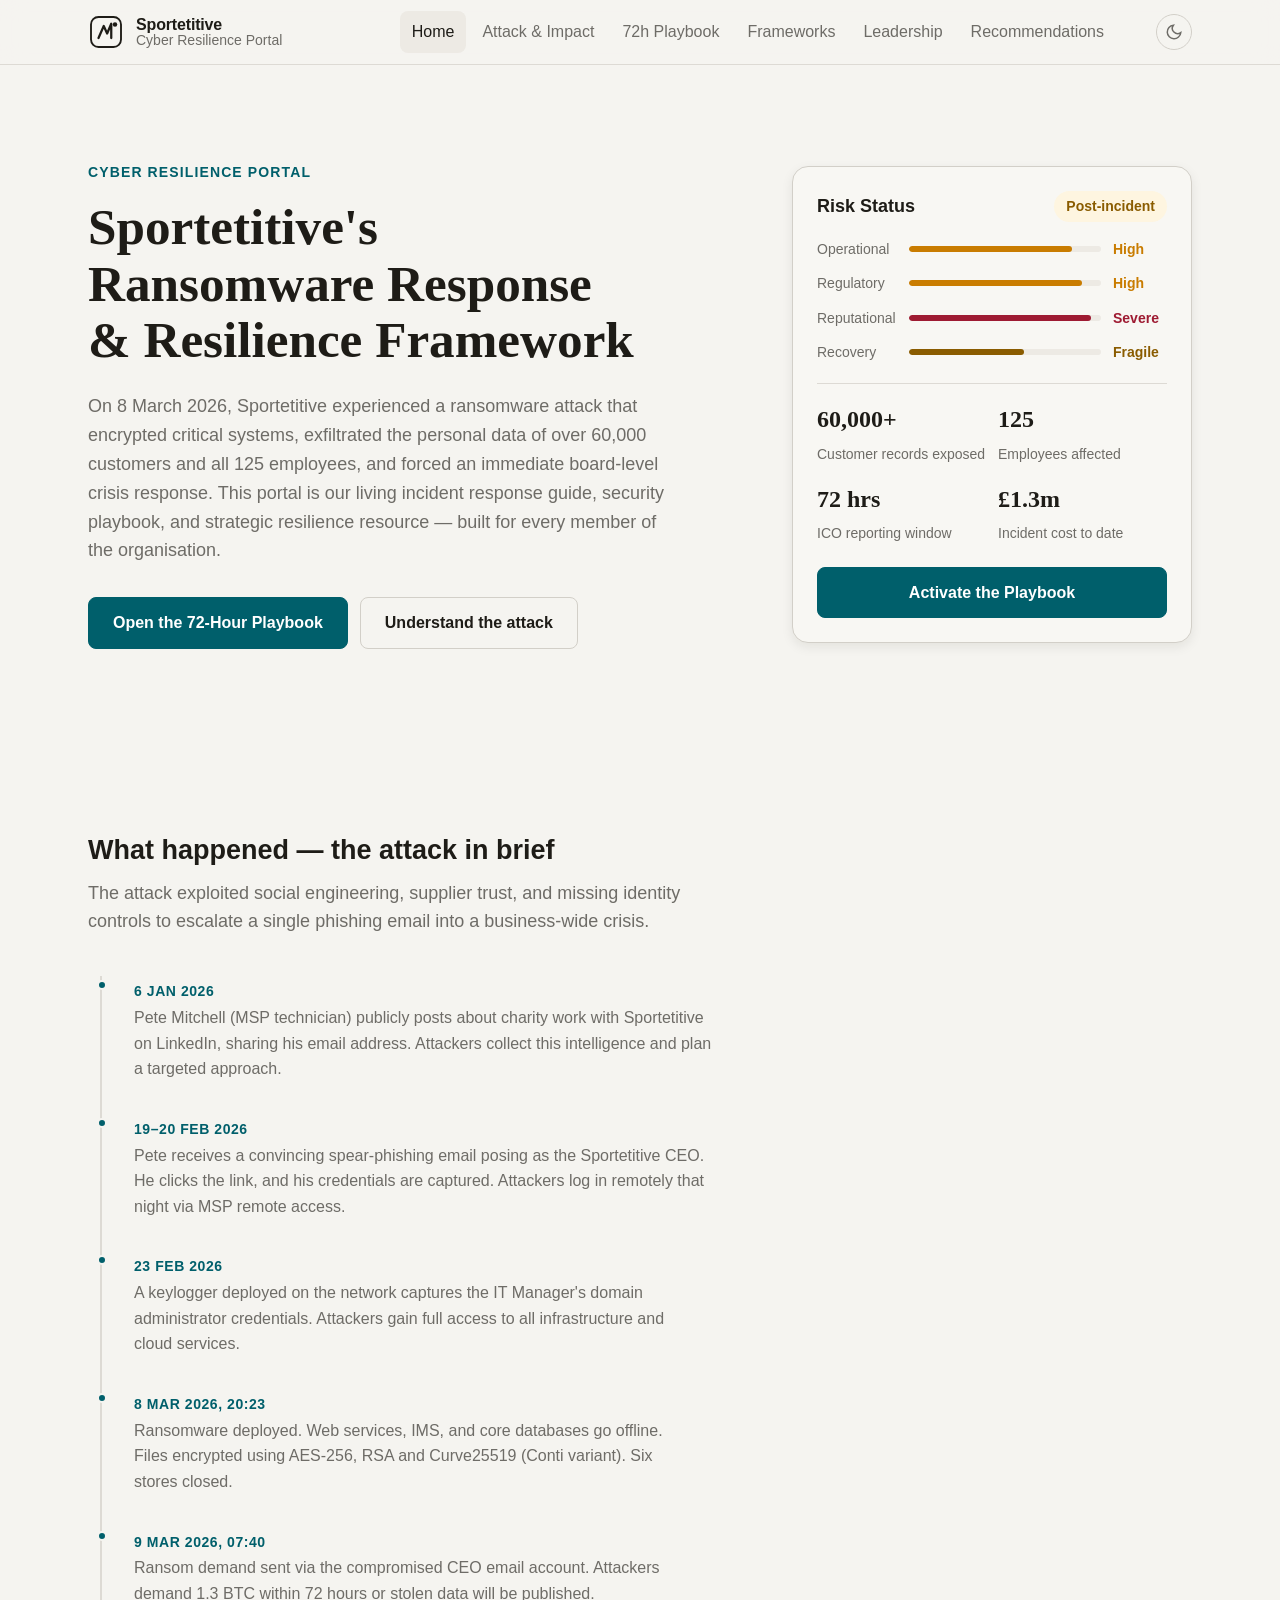
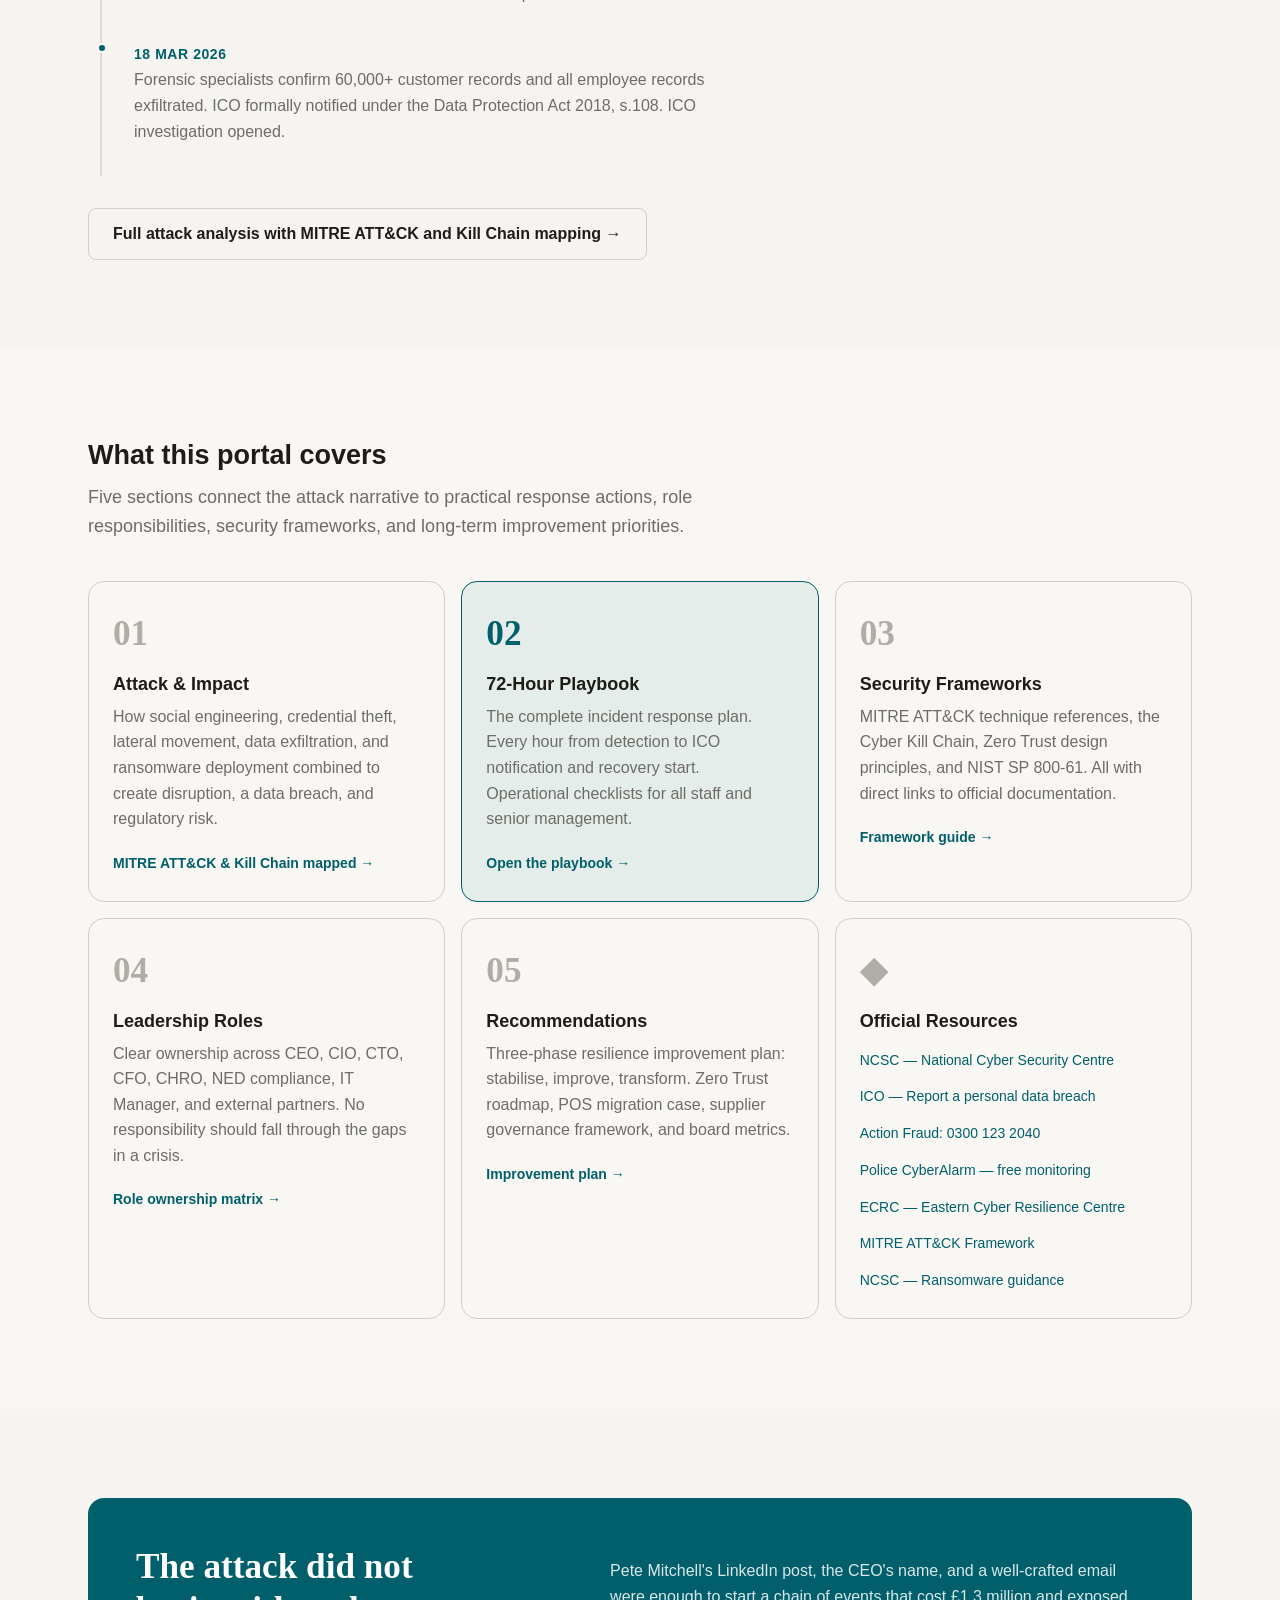
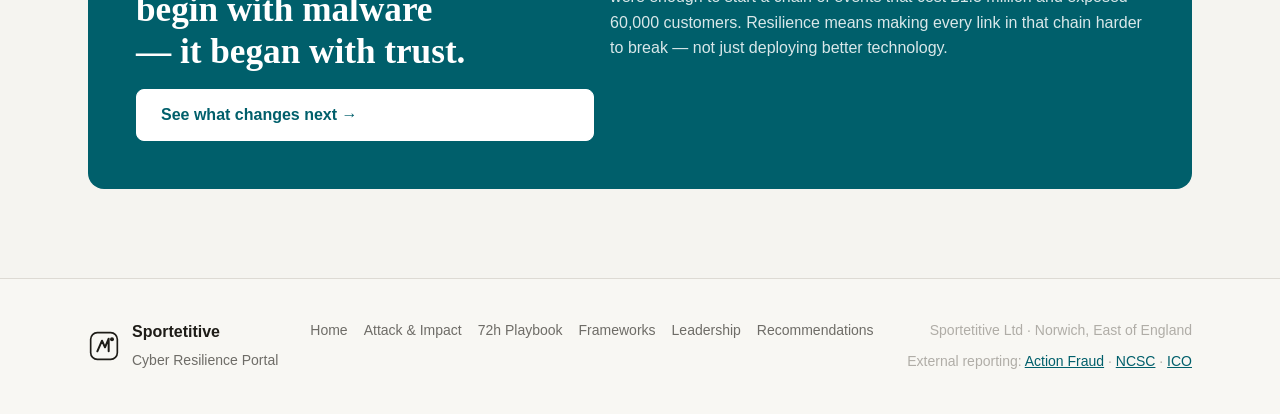
==== commit 10a30cc8: "redesigning website" ====
--- a/index.html
+++ b/index.html
@@ -1,117 +1,177 @@
 <!DOCTYPE html>
 <html lang="en">
 <head>
-  <meta charset="UTF-8" />
-  <meta name="viewport" content="width=device-width, initial-scale=1.0" />
-  <title>Sportetitive Cyber Resilience Briefing</title>
-  <link rel="stylesheet" href="./base.css" />
-  <link rel="stylesheet" href="./style.css" />
+  <meta charset="UTF-8"/>
+  <meta name="viewport" content="width=device-width, initial-scale=1.0"/>
+  <link rel="preconnect" href="https://api.fontshare.com"/>
+  <link rel="stylesheet" href="./base.css"/>
+  <link rel="stylesheet" href="./style.css"/>
   <script defer src="./app.js"></script>
+  <title>Home | Sportetitive Cyber Resilience Portal</title>
 </head>
 <body>
-  <a class="skip-link" href="#main">Skip to content</a>
+  <a class="skip-link" href="#main">Skip to main content</a>
   <header class="site-header">
     <div class="header-inner">
       <a class="brand" href="./index.html">
-        <svg class="brand-mark" viewBox="0 0 48 48" fill="none" aria-hidden="true">
-          <rect x="6" y="6" width="36" height="36" rx="12" stroke="currentColor" stroke-width="2.5"></rect>
-          <path d="M16 30.5 23 17l3.5 7 5.5-10 0 16.5" stroke="currentColor" stroke-width="3" stroke-linecap="round" stroke-linejoin="round"></path>
-        </svg>
-        <span class="brand-name">
-          <strong>Sportetitive Briefing</strong>
-          <span>Board-level cyber resilience website</span>
-        </span>
+        <svg class="brand-mark" viewBox="0 0 48 48" fill="none" aria-hidden="true"><rect x="4" y="4" width="40" height="40" rx="10" stroke="currentColor" stroke-width="2.5"/><path d="M14 32 L21 16 L25.5 26 L31 13 L31 32" stroke="currentColor" stroke-width="3" stroke-linecap="round" stroke-linejoin="round" fill="none"/><circle cx="36" cy="14" r="3" fill="currentColor"/></svg>
+        <span class="brand-name"><strong>Sportetitive</strong><span>Cyber Resilience Portal</span></span>
       </a>
-      <nav class="nav" aria-label="Primary">
-        <a href="./index.html">Overview</a>
+      <nav class="site-nav" id="site-nav" aria-label="Primary">
+        <a href="./index.html" aria-current=page>Home</a>
         <a href="./attack-impact.html">Attack &amp; Impact</a>
-        <a href="./incident-response.html">Response</a>
+        <a href="./incident-response.html">72h Playbook</a>
         <a href="./frameworks.html">Frameworks</a>
         <a href="./leadership-roles.html">Leadership</a>
         <a href="./recommendations.html">Recommendations</a>
       </nav>
-      <button class="theme-toggle" type="button" data-theme-toggle aria-label="Switch theme"></button>
+      <div class="header-actions">
+        <button class="theme-toggle" type="button" data-theme-toggle aria-label="Toggle dark mode"></button>
+        <button class="nav-toggle" type="button" aria-expanded="false" aria-controls="site-nav" aria-label="Open menu">
+          <svg width="22" height="22" viewBox="0 0 24 24" fill="none" stroke="currentColor" stroke-width="2" stroke-linecap="round"><line x1="3" y1="6" x2="21" y2="6"/><line x1="3" y1="12" x2="21" y2="12"/><line x1="3" y1="18" x2="21" y2="18"/></svg>
+        </button>
+      </div>
     </div>
   </header>
+  <main id="main">
 
-  <main id="main">
     <section class="hero">
-      <div class="container hero-grid">
-        <div>
-          <div class="eyebrow">Executive cyber briefing</div>
-          <h1>Sportetitive’s ransomware attack was a business-wide management failure, not only a technical incident.</h1>
-          <p class="hero-copy">This website translates the scenario into a clear board-level narrative: how the attack escalated, where control and governance failed, who owns the response, and what needs to change next.</p>
-          <div class="hero-actions">
-            <a class="button primary" href="./attack-impact.html">Explore the attack path</a>
-            <a class="button secondary" href="./recommendations.html">View strategic actions</a>
+      <div class="container hero-layout">
+        <div class="hero-text reveal">
+          <div class="eyebrow">Cyber Resilience Portal</div>
+          <h1>Sportetitive&apos;s Ransomware Response &amp; Resilience Framework</h1>
+          <p class="hero-copy">On 8 March 2026, Sportetitive experienced a ransomware attack that encrypted critical systems, exfiltrated the personal data of over 60,000 customers and all 125 employees, and forced an immediate board-level crisis response. This portal is our living incident response guide, security playbook, and strategic resilience resource — built for every member of the organisation.</p>
+          <div class="hero-ctas">
+            <a class="btn btn-primary" href="./incident-response.html">Open the 72-Hour Playbook</a>
+            <a class="btn btn-ghost" href="./attack-impact.html">Understand the attack</a>
           </div>
         </div>
-        <aside class="board-card" aria-label="Board risk snapshot">
-          <div class="board-card-top">
-            <h2>Board risk snapshot</h2>
-            <span>March 2026</span>
+        <aside class="risk-card reveal" aria-label="Current risk status">
+          <div class="risk-card-header">
+            <h2>Risk Status</h2>
+            <span class="badge badge-warning">Post-incident</span>
           </div>
-          <div class="risk-meter">
-            <div class="meter-row"><span>Operational</span><div class="bar high"><span></span></div><strong>High</strong></div>
-            <div class="meter-row"><span>Regulatory</span><div class="bar high"><span></span></div><strong>High</strong></div>
-            <div class="meter-row"><span>Reputation</span><div class="bar medium"><span></span></div><strong>Severe</strong></div>
-            <div class="meter-row"><span>Recovery</span><div class="bar medium"><span></span></div><strong>Fragile</strong></div>
+          <div class="risk-bars">
+            <div class="risk-row"><span>Operational</span><div class="rbar"><div class="rbar-fill high" style="width:85%"></div></div><strong class="high-text">High</strong></div>
+            <div class="risk-row"><span>Regulatory</span><div class="rbar"><div class="rbar-fill high" style="width:90%"></div></div><strong class="high-text">High</strong></div>
+            <div class="risk-row"><span>Reputational</span><div class="rbar"><div class="rbar-fill severe" style="width:95%"></div></div><strong class="severe-text">Severe</strong></div>
+            <div class="risk-row"><span>Recovery</span><div class="rbar"><div class="rbar-fill medium" style="width:60%"></div></div><strong class="medium-text">Fragile</strong></div>
           </div>
-          <div class="hero-stat-grid">
-            <div class="hero-stat"><strong>60k+</strong><span>Customers affected in the breach scenario</span></div>
-            <div class="hero-stat"><strong>6</strong><span>Store locations affected by disruption and uncertainty</span></div>
-            <div class="hero-stat"><strong>72h</strong><span>Pressure window implied by the ransom demand</span></div>
-            <div class="hero-stat"><strong>£1.3m</strong><span>Incident cost before longer-term fallout</span></div>
+          <div class="risk-stats">
+            <div class="rstat"><strong>60,000+</strong><span>Customer records exposed</span></div>
+            <div class="rstat"><strong>125</strong><span>Employees affected</span></div>
+            <div class="rstat"><strong>72 hrs</strong><span>ICO reporting window</span></div>
+            <div class="rstat"><strong>&pound;1.3m</strong><span>Incident cost to date</span></div>
           </div>
+          <a class="btn btn-primary btn-full" href="./incident-response.html">Activate the Playbook</a>
         </aside>
       </div>
     </section>
 
     <section class="section">
       <div class="container">
-        <div class="section-header">
-          <h2>Why this matters</h2>
-          <p>The attack affected operations, customer trust, employee data, supplier assurance, legal compliance, communications, and board decision-making at the same time.</p>
+        <div class="section-header reveal">
+          <h2>What happened &mdash; the attack in brief</h2>
+          <p>The attack exploited social engineering, supplier trust, and missing identity controls to escalate a single phishing email into a business-wide crisis.</p>
         </div>
-        <div class="panel content-block">
-          <p>Sportetitive was compromised through social engineering, supplier trust, weak identity control, and privileged access exposure. Once the attackers captured high-value credentials, they could move across systems, steal personal data, and encrypt files in a way that created operational, financial, legal, and reputational harm simultaneously.</p>
-          <p>The response therefore has to connect technical recovery with leadership accountability, staff wellbeing, insurer coordination, regulatory reporting, supplier governance, and long-term resilience planning. That is why this website frames the incident as a board issue as much as a cyber security issue.</p>
+        <div class="timeline-compact reveal">
+          <div class="tc-item"><span class="tc-date">6 Jan 2026</span><p>Pete Mitchell (MSP technician) publicly posts about charity work with Sportetitive on LinkedIn, sharing his email address. Attackers collect this intelligence and plan a targeted approach.</p></div>
+          <div class="tc-item"><span class="tc-date">19&ndash;20 Feb 2026</span><p>Pete receives a convincing spear-phishing email posing as the Sportetitive CEO. He clicks the link, and his credentials are captured. Attackers log in remotely that night via MSP remote access.</p></div>
+          <div class="tc-item"><span class="tc-date">23 Feb 2026</span><p>A keylogger deployed on the network captures the IT Manager&apos;s domain administrator credentials. Attackers gain full access to all infrastructure and cloud services.</p></div>
+          <div class="tc-item"><span class="tc-date">8 Mar 2026, 20:23</span><p>Ransomware deployed. Web services, IMS, and core databases go offline. Files encrypted using AES-256, RSA and Curve25519 (Conti variant). Six stores closed.</p></div>
+          <div class="tc-item"><span class="tc-date">9 Mar 2026, 07:40</span><p>Ransom demand sent via the compromised CEO email account. Attackers demand 1.3 BTC within 72 hours or stolen data will be published.</p></div>
+          <div class="tc-item"><span class="tc-date">18 Mar 2026</span><p>Forensic specialists confirm 60,000+ customer records and all employee records exfiltrated. ICO formally notified under the Data Protection Act 2018, s.108. ICO investigation opened.</p></div>
+        </div>
+        <div class="cta-row reveal">
+          <a class="btn btn-ghost" href="./attack-impact.html">Full attack analysis with MITRE ATT&amp;CK and Kill Chain mapping &rarr;</a>
+        </div>
+      </div>
+    </section>
+
+    <section class="section section-alt">
+      <div class="container">
+        <div class="section-header reveal">
+          <h2>What this portal covers</h2>
+          <p>Five sections connect the attack narrative to practical response actions, role responsibilities, security frameworks, and long-term improvement priorities.</p>
+        </div>
+        <div class="page-grid reveal">
+          <a class="page-tile" href="./attack-impact.html">
+            <div class="page-tile-num">01</div>
+            <h3>Attack &amp; Impact</h3>
+            <p>How social engineering, credential theft, lateral movement, data exfiltration, and ransomware deployment combined to create disruption, a data breach, and regulatory risk.</p>
+            <span class="tile-link">MITRE ATT&amp;CK &amp; Kill Chain mapped &rarr;</span>
+          </a>
+          <a class="page-tile highlight-tile" href="./incident-response.html">
+            <div class="page-tile-num">02</div>
+            <h3>72-Hour Playbook</h3>
+            <p>The complete incident response plan. Every hour from detection to ICO notification and recovery start. Operational checklists for all staff and senior management.</p>
+            <span class="tile-link">Open the playbook &rarr;</span>
+          </a>
+          <a class="page-tile" href="./frameworks.html">
+            <div class="page-tile-num">03</div>
+            <h3>Security Frameworks</h3>
+            <p>MITRE ATT&amp;CK technique references, the Cyber Kill Chain, Zero Trust design principles, and NIST SP 800-61. All with direct links to official documentation.</p>
+            <span class="tile-link">Framework guide &rarr;</span>
+          </a>
+          <a class="page-tile" href="./leadership-roles.html">
+            <div class="page-tile-num">04</div>
+            <h3>Leadership Roles</h3>
+            <p>Clear ownership across CEO, CIO, CTO, CFO, CHRO, NED compliance, IT Manager, and external partners. No responsibility should fall through the gaps in a crisis.</p>
+            <span class="tile-link">Role ownership matrix &rarr;</span>
+          </a>
+          <a class="page-tile" href="./recommendations.html">
+            <div class="page-tile-num">05</div>
+            <h3>Recommendations</h3>
+            <p>Three-phase resilience improvement plan: stabilise, improve, transform. Zero Trust roadmap, POS migration case, supplier governance framework, and board metrics.</p>
+            <span class="tile-link">Improvement plan &rarr;</span>
+          </a>
+          <div class="page-tile page-tile-resources">
+            <div class="page-tile-num">&#9670;</div>
+            <h3>Official Resources</h3>
+            <ul class="resource-links">
+              <li><a href="https://www.ncsc.gov.uk" target="_blank" rel="noopener noreferrer">NCSC &mdash; National Cyber Security Centre</a></li>
+              <li><a href="https://ico.org.uk/for-organisations/report-a-breach/personal-data-breach/" target="_blank" rel="noopener noreferrer">ICO &mdash; Report a personal data breach</a></li>
+              <li><a href="https://www.actionfraud.police.uk" target="_blank" rel="noopener noreferrer">Action Fraud: 0300 123 2040</a></li>
+              <li><a href="https://www.cyberalarm.police.uk" target="_blank" rel="noopener noreferrer">Police CyberAlarm &mdash; free monitoring</a></li>
+              <li><a href="https://www.ecrcentre.co.uk" target="_blank" rel="noopener noreferrer">ECRC &mdash; Eastern Cyber Resilience Centre</a></li>
+              <li><a href="https://attack.mitre.org" target="_blank" rel="noopener noreferrer">MITRE ATT&amp;CK Framework</a></li>
+              <li><a href="https://www.ncsc.gov.uk/guidance/mitigating-malware-and-ransomware-attacks" target="_blank" rel="noopener noreferrer">NCSC &mdash; Ransomware guidance</a></li>
+            </ul>
+          </div>
         </div>
       </div>
     </section>
 
     <section class="section">
-      <div class="container">
-        <div class="section-header">
-          <h2>What this website covers</h2>
-          <p>Each page focuses on one leadership question so directors and technical leads can move from the executive picture to practical improvement actions quickly.</p>
-        </div>
-        <div class="page-card-grid">
-          <a class="page-card" href="./attack-impact.html"><span>01</span><h3>Attack &amp; Impact</h3><p>See how phishing, supplier trust and weak identity controls escalated into disruption, data exposure and board-level pressure.</p></a>
-          <a class="page-card" href="./incident-response.html"><span>02</span><h3>Incident response</h3><p>Review the ransomware response cycle from preparation through recovery and lessons learned.</p></a>
-          <a class="page-card" href="./frameworks.html"><span>03</span><h3>Frameworks</h3><p>Use MITRE ATT&amp;CK and Zero Trust to explain what happened and justify stronger controls.</p></a>
-          <a class="page-card" href="./leadership-roles.html"><span>04</span><h3>Leadership roles</h3><p>Clarify ownership across the CEO, CIO, CTO, CFO, CHRO, NEDs, IT management and external partners.</p></a>
-          <a class="page-card" href="./recommendations.html"><span>05</span><h3>Recommendations</h3><p>Translate lessons learned into strategic actions across identity, monitoring, suppliers, recovery and governance.</p></a>
-          <article class="page-card"><span>Focus</span><h3>Board priorities</h3><p>Understand root cause, assign role ownership, justify investment, and build a more resilient operating model for future incidents.</p></article>
+      <div class="container reveal">
+        <div class="callout">
+          <h2>The attack did not begin with malware &mdash; it began with trust.</h2>
+          <p>Pete Mitchell&apos;s LinkedIn post, the CEO&apos;s name, and a well-crafted email were enough to start a chain of events that cost &pound;1.3 million and exposed 60,000 customers. Resilience means making every link in that chain harder to break &mdash; not just deploying better technology.</p>
+          <a class="btn btn-primary" href="./recommendations.html">See what changes next &rarr;</a>
         </div>
       </div>
     </section>
 
-    <section class="section">
-      <div class="container">
-        <div class="callout">
-          <h2>The key leadership challenge is not only restoring systems, but restoring trust, control, and decision quality.</h2>
-          <p>Sportetitive’s next phase should move beyond recovery and into measurable resilience: better identity security, stronger supplier governance, clearer board oversight, and a more disciplined response model.</p>
-        </div>
-      </div>
-    </section>
   </main>
-
   <footer class="site-footer">
     <div class="container footer-inner">
-      <span>Sportetitive cyber resilience briefing</span>
-      <span>Static site redesign for executive communication</span>
+      <div class="footer-brand">
+        <svg class="brand-mark" viewBox="0 0 48 48" fill="none" aria-hidden="true"><rect x="4" y="4" width="40" height="40" rx="10" stroke="currentColor" stroke-width="2.5"/><path d="M14 32 L21 16 L25.5 26 L31 13 L31 32" stroke="currentColor" stroke-width="3" stroke-linecap="round" stroke-linejoin="round" fill="none"/><circle cx="36" cy="14" r="3" fill="currentColor"/></svg>
+        <div><strong>Sportetitive</strong><span>Cyber Resilience Portal</span></div>
+      </div>
+      <nav class="footer-links" aria-label="Footer">
+        <a href="./index.html">Home</a>
+        <a href="./attack-impact.html">Attack &amp; Impact</a>
+        <a href="./incident-response.html">72h Playbook</a>
+        <a href="./frameworks.html">Frameworks</a>
+        <a href="./leadership-roles.html">Leadership</a>
+        <a href="./recommendations.html">Recommendations</a>
+      </nav>
+      <div class="footer-legal">
+        <span>Sportetitive Ltd &middot; Norwich, East of England</span>
+        <span>External reporting: <a href="https://www.actionfraud.police.uk" target="_blank" rel="noopener noreferrer">Action Fraud</a> &middot; <a href="https://report.ncsc.gov.uk" target="_blank" rel="noopener noreferrer">NCSC</a> &middot; <a href="https://ico.org.uk/for-organisations/report-a-breach/personal-data-breach/" target="_blank" rel="noopener noreferrer">ICO</a></span>
+      </div>
     </div>
   </footer>
 </body>
-</html>
+</html>
--- a/base.css
+++ b/base.css
@@ -1,128 +1,16 @@
-*,
-*::before,
-*::after {
-  box-sizing: border-box;
-  margin: 0;
-  padding: 0;
-}
-
-html {
-  -moz-text-size-adjust: none;
-  -webkit-text-size-adjust: none;
-  text-size-adjust: none;
-  -webkit-font-smoothing: antialiased;
-  -moz-osx-font-smoothing: grayscale;
-  text-rendering: optimizeLegibility;
-  scroll-behavior: smooth;
-  hanging-punctuation: first last;
-  scroll-padding-top: var(--space-20);
-}
-
-body {
-  min-height: 100dvh;
-  line-height: 1.6;
-  font-family: var(--font-body, sans-serif);
-  font-size: var(--text-base);
-  color: var(--color-text);
-  background-color: var(--color-bg);
-}
-
-img,
-picture,
-video,
-canvas,
-svg {
-  display: block;
-  max-width: 100%;
-  height: auto;
-}
-
-ul[role='list'],
-ol[role='list'] {
-  list-style: none;
-}
-
-input,
-button,
-textarea,
-select {
-  font: inherit;
-  color: inherit;
-}
-
-h1,
-h2,
-h3,
-h4,
-h5,
-h6 {
-  text-wrap: balance;
-  line-height: 1.15;
-}
-
-p,
-li,
-figcaption {
-  text-wrap: pretty;
-  max-width: 72ch;
-}
-
-::selection {
-  background: color-mix(in oklab, var(--color-primary), transparent 76%);
-  color: var(--color-text);
-}
-
-:focus-visible {
-  outline: 2px solid var(--color-primary);
-  outline-offset: 3px;
-  border-radius: var(--radius-sm);
-}
-
-@media (prefers-reduced-motion: reduce) {
-  *,
-  *::before,
-  *::after {
-    animation-duration: 0.01ms !important;
-    animation-iteration-count: 1 !important;
-    transition-duration: 0.01ms !important;
-    scroll-behavior: auto !important;
-  }
-}
-
-button {
-  cursor: pointer;
-  background: none;
-  border: none;
-}
-
-table {
-  border-collapse: collapse;
-  width: 100%;
-}
-
-a,
-button,
-[role='button'],
-[role='link'],
-input,
-textarea,
-select {
-  transition:
-    color var(--transition-interactive),
-    background var(--transition-interactive),
-    border-color var(--transition-interactive),
-    box-shadow var(--transition-interactive),
-    transform var(--transition-interactive);
-}
-
-.sr-only {
-  position: absolute;
-  width: 1px;
-  height: 1px;
-  padding: 0;
-  margin: -1px;
-  overflow: hidden;
-  clip: rect(0, 0, 0, 0);
-  white-space: nowrap;
-  border-width: 0;
-}
+/* base.css — Sportetitive Cyber Resilience Portal */
+*,*::before,*::after{box-sizing:border-box;margin:0;padding:0}
+html{-moz-text-size-adjust:none;-webkit-text-size-adjust:none;text-size-adjust:none;-webkit-font-smoothing:antialiased;-moz-osx-font-smoothing:grayscale;text-rendering:optimizeLegibility;scroll-behavior:smooth;scroll-padding-top:5rem}
+body{min-height:100dvh;line-height:1.6;font-family:var(--font-body,sans-serif);font-size:var(--text-base);color:var(--color-text);background-color:var(--color-bg)}
+img,picture,video,canvas,svg{display:block;max-width:100%;height:auto}
+ul[role="list"],ol[role="list"]{list-style:none}
+input,button,textarea,select{font:inherit;color:inherit}
+h1,h2,h3,h4,h5,h6{text-wrap:balance;line-height:1.2}
+p,li,figcaption{text-wrap:pretty;max-width:72ch}
+::selection{background:oklch(from var(--color-primary) l c h / 0.2);color:var(--color-text)}
+:focus-visible{outline:2px solid var(--color-primary);outline-offset:3px;border-radius:var(--radius-sm)}
+@media(prefers-reduced-motion:reduce){*,*::before,*::after{animation-duration:.01ms!important;animation-iteration-count:1!important;transition-duration:.01ms!important;scroll-behavior:auto!important}}
+button{cursor:pointer;background:none;border:none}
+table{border-collapse:collapse;width:100%}
+a,button,[role="button"],input,textarea,select{transition:color 180ms cubic-bezier(.16,1,.3,1),background 180ms cubic-bezier(.16,1,.3,1),border-color 180ms cubic-bezier(.16,1,.3,1),box-shadow 180ms cubic-bezier(.16,1,.3,1),opacity 180ms cubic-bezier(.16,1,.3,1)}
+.sr-only{position:absolute;width:1px;height:1px;padding:0;margin:-1px;overflow:hidden;clip:rect(0,0,0,0);white-space:nowrap;border-width:0}
--- a/style.css
+++ b/style.css
@@ -1,684 +1,419 @@
-@import url('https://api.fontshare.com/v2/css?f[]=satoshi@400,500,700&f[]=cabinet-grotesk@500,700,800&display=swap');
-
-:root,
-[data-theme='light'] {
-  --text-xs: clamp(0.75rem, 0.72rem + 0.18vw, 0.875rem);
-  --text-sm: clamp(0.9rem, 0.86rem + 0.2vw, 1rem);
-  --text-base: clamp(1rem, 0.97rem + 0.2vw, 1.08rem);
-  --text-lg: clamp(1.125rem, 1.02rem + 0.5vw, 1.4rem);
-  --text-xl: clamp(1.5rem, 1.2rem + 1vw, 2.15rem);
-  --text-2xl: clamp(2.15rem, 1.45rem + 2vw, 3.6rem);
-  --text-3xl: clamp(2.8rem, 1.6rem + 4vw, 5.5rem);
-
-  --space-1: 0.25rem;
-  --space-2: 0.5rem;
-  --space-3: 0.75rem;
-  --space-4: 1rem;
-  --space-5: 1.25rem;
-  --space-6: 1.5rem;
-  --space-8: 2rem;
-  --space-10: 2.5rem;
-  --space-12: 3rem;
-  --space-16: 4rem;
-  --space-20: 5rem;
-  --space-24: 6rem;
-
-  --color-bg: #f5f2eb;
-  --color-surface: rgba(251, 250, 246, 0.92);
-  --color-surface-2: #efe9de;
-  --color-surface-3: #e4ddd0;
-  --color-text: #1a1f1d;
-  --color-text-muted: #5f6663;
-  --color-text-faint: #8f958f;
-  --color-text-inverse: #f8f6f0;
-  --color-primary: #0d676d;
-  --color-primary-hover: #0a5055;
-  --color-primary-active: #07383b;
-  --color-primary-highlight: rgba(13, 103, 109, 0.12);
-  --color-warning: #ab6334;
-  --color-warning-highlight: rgba(171, 99, 52, 0.14);
-  --color-error: #a03d50;
-  --color-error-highlight: rgba(160, 61, 80, 0.12);
-  --color-success: #467137;
-  --color-success-highlight: rgba(70, 113, 55, 0.14);
-  --color-border: rgba(26, 31, 29, 0.11);
-  --color-divider: rgba(26, 31, 29, 0.07);
-
-  --radius-sm: 0.45rem;
-  --radius-md: 0.75rem;
-  --radius-lg: 1rem;
-  --radius-xl: 1.4rem;
-  --radius-2xl: 1.75rem;
-  --radius-full: 9999px;
-  --transition-interactive: 180ms cubic-bezier(0.16, 1, 0.3, 1);
-  --shadow-sm: 0 6px 18px rgba(28, 30, 28, 0.06);
-  --shadow-md: 0 18px 40px rgba(28, 30, 28, 0.10);
-  --shadow-lg: 0 28px 72px rgba(28, 30, 28, 0.14);
-  --content-default: 980px;
-  --content-wide: 1220px;
-  --font-display: 'Cabinet Grotesk', 'Aptos Display', sans-serif;
-  --font-body: 'Satoshi', 'Aptos', sans-serif;
+/* style.css — Sportetitive Cyber Resilience Portal
+   Art direction: cyber resilience portal for a UK retail-tech company.
+   Tone: authoritative, direct, trustworthy — not alarming, not clinical.
+   Palette: deep navy surfaces + amber-teal accent. Serious but readable.
+   Typography: General Sans (body) + Zodiak (display headings)
+   Density: balanced — structured content with clear white-space rhythm */
+
+@import url("https://api.fontshare.com/v2/css?f[]=general-sans@300,400,500,600,700&f[]=zodiak@400,700&display=swap");
+
+/* ─── DESIGN TOKENS ─────────────────────────────────────────────────────── */
+:root,[data-theme="light"]{
+  --font-display:'Zodiak','Georgia',serif;
+  --font-body:'General Sans','Inter',sans-serif;
+
+  --text-xs:clamp(.75rem,.7rem + .25vw,.875rem);
+  --text-sm:clamp(.875rem,.8rem + .35vw,1rem);
+  --text-base:clamp(1rem,.95rem + .25vw,1.125rem);
+  --text-lg:clamp(1.125rem,1rem + .75vw,1.5rem);
+  --text-xl:clamp(1.5rem,1.2rem + 1.25vw,2.25rem);
+  --text-2xl:clamp(2rem,1.2rem + 2.5vw,3.5rem);
+
+  --space-1:.25rem;--space-2:.5rem;--space-3:.75rem;--space-4:1rem;
+  --space-5:1.25rem;--space-6:1.5rem;--space-8:2rem;--space-10:2.5rem;
+  --space-12:3rem;--space-16:4rem;--space-20:5rem;--space-24:6rem;
+
+  --color-bg:#f5f4f0;
+  --color-surface:#f8f7f3;
+  --color-surface-2:#faf9f6;
+  --color-surface-offset:#edeae4;
+  --color-divider:#dddad4;
+  --color-border:#d2cfc8;
+  --color-text:#1e1c17;
+  --color-text-muted:#6e6c67;
+  --color-text-faint:#b0ada7;
+  --color-text-inverse:#f8f7f3;
+
+  --color-primary:#005f6b;
+  --color-primary-hover:#004d57;
+  --color-primary-active:#003840;
+  --color-primary-highlight:#c8dedd;
+
+  --color-accent:#c97c00;
+  --color-accent-hover:#a66400;
+  --color-accent-active:#7d4c00;
+
+  --color-danger:#9e1b32;
+  --color-danger-bg:#f5e4e7;
+  --color-warning:#8a5c00;
+  --color-warning-bg:#fef5e0;
+  --color-success:#2d6a2d;
+  --color-success-bg:#e2f0e2;
+
+  --radius-sm:.375rem;--radius-md:.5rem;--radius-lg:.75rem;--radius-xl:1rem;--radius-full:9999px;
+  --shadow-sm:0 1px 2px oklch(.2 .01 80 / .06);
+  --shadow-md:0 4px 12px oklch(.2 .01 80 / .08);
+  --shadow-lg:0 12px 32px oklch(.2 .01 80 / .12);
+  --content-narrow:640px;--content-default:960px;--content-wide:1200px;
 }
 
-[data-theme='dark'] {
-  --color-bg: #101413;
-  --color-surface: rgba(23, 28, 27, 0.92);
-  --color-surface-2: #1d2423;
-  --color-surface-3: #263130;
-  --color-text: #ece7dc;
-  --color-text-muted: #b3aba0;
-  --color-text-faint: #7d786e;
-  --color-text-inverse: #121514;
-  --color-primary: #79c6c8;
-  --color-primary-hover: #9adadd;
-  --color-primary-active: #58b0b4;
-  --color-primary-highlight: rgba(121, 198, 200, 0.14);
-  --color-warning: #dea16f;
-  --color-warning-highlight: rgba(222, 161, 111, 0.14);
-  --color-error: #df7d8e;
-  --color-error-highlight: rgba(223, 125, 142, 0.14);
-  --color-success: #95c67b;
-  --color-success-highlight: rgba(149, 198, 123, 0.14);
-  --color-border: rgba(236, 231, 220, 0.12);
-  --color-divider: rgba(236, 231, 220, 0.08);
-  --shadow-sm: 0 8px 20px rgba(0, 0, 0, 0.24);
-  --shadow-md: 0 20px 42px rgba(0, 0, 0, 0.28);
-  --shadow-lg: 0 30px 76px rgba(0, 0, 0, 0.36);
+[data-theme="dark"]{
+  --color-bg:#12110e;
+  --color-surface:#181714;
+  --color-surface-2:#1d1c19;
+  --color-surface-offset:#201f1c;
+  --color-divider:#2a2926;
+  --color-border:#373532;
+  --color-text:#cccac5;
+  --color-text-muted:#7a7872;
+  --color-text-faint:#504e4a;
+  --color-text-inverse:#1d1c19;
+  --color-primary:#4c9dab;
+  --color-primary-hover:#38828f;
+  --color-primary-active:#236872;
+  --color-primary-highlight:#2a3e40;
+  --color-accent:#f0a030;
+  --color-accent-hover:#d88720;
+  --color-danger:#e05070;
+  --color-danger-bg:#2e1c20;
+  --color-warning:#d4a020;
+  --color-warning-bg:#2a2010;
+  --color-success:#5dab5d;
+  --color-success-bg:#1a2e1a;
+  --shadow-sm:0 1px 2px oklch(0 0 0 / .2);
+  --shadow-md:0 4px 12px oklch(0 0 0 / .3);
+  --shadow-lg:0 12px 32px oklch(0 0 0 / .4);
 }
 
-@media (prefers-color-scheme: dark) {
-  :root:not([data-theme]) {
-    --color-bg: #101413;
-    --color-surface: rgba(23, 28, 27, 0.92);
-    --color-surface-2: #1d2423;
-    --color-surface-3: #263130;
-    --color-text: #ece7dc;
-    --color-text-muted: #b3aba0;
-    --color-text-faint: #7d786e;
-    --color-text-inverse: #121514;
-    --color-primary: #79c6c8;
-    --color-primary-hover: #9adadd;
-    --color-primary-active: #58b0b4;
-    --color-primary-highlight: rgba(121, 198, 200, 0.14);
-    --color-warning: #dea16f;
-    --color-warning-highlight: rgba(222, 161, 111, 0.14);
-    --color-error: #df7d8e;
-    --color-error-highlight: rgba(223, 125, 142, 0.14);
-    --color-success: #95c67b;
-    --color-success-highlight: rgba(149, 198, 123, 0.14);
-    --color-border: rgba(236, 231, 220, 0.12);
-    --color-divider: rgba(236, 231, 220, 0.08);
-  }
+@media(prefers-color-scheme:dark){:root:not([data-theme]){
+  --color-bg:#12110e;--color-surface:#181714;--color-surface-2:#1d1c19;
+  --color-surface-offset:#201f1c;--color-divider:#2a2926;--color-border:#373532;
+  --color-text:#cccac5;--color-text-muted:#7a7872;--color-text-faint:#504e4a;
+  --color-text-inverse:#1d1c19;--color-primary:#4c9dab;--color-primary-hover:#38828f;
+  --color-primary-active:#236872;--color-primary-highlight:#2a3e40;
+  --color-accent:#f0a030;--color-danger:#e05070;--color-danger-bg:#2e1c20;
+  --color-warning-bg:#2a2010;--color-success:#5dab5d;--color-success-bg:#1a2e1a;
+  --shadow-sm:0 1px 2px oklch(0 0 0 / .2);
+  --shadow-md:0 4px 12px oklch(0 0 0 / .3);
+  --shadow-lg:0 12px 32px oklch(0 0 0 / .4);
+}}
+
+/* ─── LAYOUT UTILITIES ───────────────────────────────────────────────────── */
+.container{max-width:var(--content-wide);margin-inline:auto;padding-inline:clamp(var(--space-4),4vw,var(--space-12))}
+.section{padding-block:clamp(var(--space-12),7vw,var(--space-24))}
+.section-alt{background:var(--color-surface)}
+.section-header{margin-bottom:var(--space-10)}
+.section-header p{color:var(--color-text-muted);margin-top:var(--space-3);max-width:65ch}
+.section-title{font-family:var(--font-display);font-size:var(--text-xl);margin-bottom:var(--space-4)}
+.section-intro{color:var(--color-text-muted);max-width:65ch;margin-bottom:var(--space-8)}
+.cta-row{display:flex;flex-wrap:wrap;gap:var(--space-3);margin-top:var(--space-8)}
+
+/* ─── SKIP LINK ──────────────────────────────────────────────────────────── */
+.skip-link{position:absolute;left:var(--space-4);top:-100%;background:var(--color-primary);color:var(--color-text-inverse);padding:var(--space-2) var(--space-4);border-radius:var(--radius-md);font-size:var(--text-sm);z-index:999;text-decoration:none}
+.skip-link:focus{top:var(--space-4)}
+
+/* ─── HEADER ─────────────────────────────────────────────────────────────── */
+.site-header{position:sticky;top:0;z-index:100;background:color-mix(in oklab,var(--color-bg) 92%,transparent);backdrop-filter:blur(12px);-webkit-backdrop-filter:blur(12px);border-bottom:1px solid var(--color-divider)}
+.header-inner{display:flex;align-items:center;gap:var(--space-6);max-width:var(--content-wide);margin-inline:auto;padding:var(--space-3) clamp(var(--space-4),4vw,var(--space-12));height:64px}
+.brand{display:flex;align-items:center;gap:var(--space-3);text-decoration:none;color:var(--color-text);flex-shrink:0}
+.brand-mark{width:36px;height:36px;flex-shrink:0}
+.brand-name{display:flex;flex-direction:column;gap:0;line-height:1.1}
+.brand-name strong{font-size:var(--text-sm);font-weight:700;letter-spacing:-.01em}
+.brand-name span{font-size:var(--text-xs);color:var(--color-text-muted)}
+.site-nav{display:flex;align-items:center;gap:var(--space-1);margin-left:auto}
+.site-nav a{padding:var(--space-2) var(--space-3);border-radius:var(--radius-md);font-size:var(--text-sm);font-weight:500;color:var(--color-text-muted);text-decoration:none;white-space:nowrap}
+.site-nav a:hover,.site-nav a[aria-current]{color:var(--color-text);background:var(--color-surface-offset)}
+.header-actions{display:flex;align-items:center;gap:var(--space-2);margin-left:var(--space-4)}
+.theme-toggle{display:flex;align-items:center;justify-content:center;width:36px;height:36px;border-radius:var(--radius-full);color:var(--color-text-muted);border:1px solid var(--color-border)}
+.theme-toggle:hover{color:var(--color-text);background:var(--color-surface-offset)}
+.nav-toggle{display:none;align-items:center;justify-content:center;width:36px;height:36px;border-radius:var(--radius-md);color:var(--color-text-muted)}
+.nav-toggle:hover{color:var(--color-text);background:var(--color-surface-offset)}
+
+/* ─── BUTTONS ────────────────────────────────────────────────────────────── */
+.btn{display:inline-flex;align-items:center;gap:var(--space-2);padding:var(--space-3) var(--space-6);border-radius:var(--radius-md);font-size:var(--text-sm);font-weight:600;text-decoration:none;border:1px solid transparent;cursor:pointer;white-space:nowrap}
+.btn-primary{background:var(--color-primary);color:#fff;border-color:var(--color-primary)}
+.btn-primary:hover{background:var(--color-primary-hover);border-color:var(--color-primary-hover)}
+.btn-ghost{background:transparent;color:var(--color-text);border-color:var(--color-border)}
+.btn-ghost:hover{background:var(--color-surface-offset);border-color:var(--color-text-muted)}
+.btn-full{width:100%;justify-content:center}
+
+/* ─── HERO ───────────────────────────────────────────────────────────────── */
+.hero{padding-block:clamp(var(--space-16),8vw,var(--space-24))}
+.hero-layout{display:grid;grid-template-columns:1fr;gap:var(--space-12);align-items:start}
+@media(min-width:900px){.hero-layout{grid-template-columns:1fr 400px;align-items:center}}
+.hero-text{}
+.eyebrow{font-size:var(--text-xs);font-weight:600;letter-spacing:.08em;text-transform:uppercase;color:var(--color-primary);margin-bottom:var(--space-4)}
+.hero-text h1{font-family:var(--font-display);font-size:var(--text-2xl);font-weight:700;line-height:1.1;margin-bottom:var(--space-6)}
+.hero-copy{font-size:var(--text-base);color:var(--color-text-muted);max-width:60ch;margin-bottom:var(--space-8)}
+.hero-ctas{display:flex;flex-wrap:wrap;gap:var(--space-3)}
+
+/* risk card */
+.risk-card{background:var(--color-surface);border:1px solid var(--color-border);border-radius:var(--radius-xl);padding:var(--space-6);box-shadow:var(--shadow-md)}
+.risk-card-header{display:flex;align-items:center;justify-content:space-between;margin-bottom:var(--space-4)}
+.risk-card-header h2{font-size:var(--text-base);font-weight:700}
+.badge{display:inline-flex;align-items:center;padding:var(--space-1) var(--space-3);border-radius:var(--radius-full);font-size:var(--text-xs);font-weight:600}
+.badge-warning{background:var(--color-warning-bg);color:var(--color-warning)}
+.risk-bars{display:flex;flex-direction:column;gap:var(--space-3);margin-bottom:var(--space-5)}
+.risk-row{display:grid;grid-template-columns:80px 1fr 54px;align-items:center;gap:var(--space-3)}
+.risk-row span{font-size:var(--text-xs);color:var(--color-text-muted)}
+.rbar{background:var(--color-surface-offset);border-radius:var(--radius-full);height:6px;overflow:hidden}
+.rbar-fill{height:100%;border-radius:var(--radius-full)}
+.rbar-fill.high{background:var(--color-accent)}
+.rbar-fill.severe{background:var(--color-danger)}
+.rbar-fill.medium{background:var(--color-warning)}
+.high-text{font-size:var(--text-xs);font-weight:700;color:var(--color-accent)}
+.severe-text{font-size:var(--text-xs);font-weight:700;color:var(--color-danger)}
+.medium-text{font-size:var(--text-xs);font-weight:700;color:var(--color-warning)}
+.risk-stats{display:grid;grid-template-columns:1fr 1fr;gap:var(--space-3);margin-bottom:var(--space-5);padding-top:var(--space-4);border-top:1px solid var(--color-divider)}
+.rstat strong{display:block;font-family:var(--font-display);font-size:var(--text-lg);font-weight:700}
+.rstat span{font-size:var(--text-xs);color:var(--color-text-muted)}
+
+/* ─── PAGE HEROES ────────────────────────────────────────────────────────── */
+.page-hero{padding-block:clamp(var(--space-12),6vw,var(--space-20));background:var(--color-surface);border-bottom:1px solid var(--color-divider)}
+.page-hero-urgent{background:color-mix(in oklab,var(--color-danger-bg) 40%,var(--color-surface))}
+.page-hero h1{font-family:var(--font-display);font-size:var(--text-2xl);font-weight:700;margin-top:var(--space-3);margin-bottom:var(--space-5);max-width:40ch}
+.page-hero-copy{color:var(--color-text-muted);max-width:60ch;margin-bottom:var(--space-5)}
+.hero-alert{display:flex;align-items:flex-start;gap:var(--space-3);background:var(--color-warning-bg);border:1px solid color-mix(in oklab,var(--color-accent) 30%,transparent);border-radius:var(--radius-lg);padding:var(--space-4);margin-top:var(--space-4)}
+.hero-alert svg{flex-shrink:0;color:var(--color-accent);margin-top:2px}
+.hero-alert span{font-size:var(--text-sm);color:var(--color-text)}
+.hero-alert a{color:var(--color-primary);font-weight:600}
+.hero-refs{display:flex;flex-wrap:wrap;gap:var(--space-2) var(--space-4);margin-top:var(--space-4)}
+.hero-refs a{font-size:var(--text-xs);font-weight:600;color:var(--color-primary);text-decoration:none;border-bottom:1px solid transparent}
+.hero-refs a:hover{border-bottom-color:var(--color-primary)}
+
+/* ─── TIMELINE COMPACT ───────────────────────────────────────────────────── */
+.timeline-compact{display:flex;flex-direction:column;gap:0;border-left:2px solid var(--color-divider);margin-left:var(--space-3);padding-left:var(--space-8)}
+.tc-item{position:relative;padding-bottom:var(--space-8)}
+.tc-item::before{content:'';position:absolute;left:calc(-1 * var(--space-8) - 5px);top:var(--space-1);width:10px;height:10px;border-radius:50%;background:var(--color-primary);border:2px solid var(--color-bg)}
+.tc-date{font-size:var(--text-xs);font-weight:700;letter-spacing:.04em;text-transform:uppercase;color:var(--color-primary);margin-bottom:var(--space-2)}
+.tc-item p{color:var(--color-text-muted);font-size:var(--text-sm);max-width:65ch}
+
+/* ─── PAGE GRID (home) ───────────────────────────────────────────────────── */
+.page-grid{display:grid;grid-template-columns:repeat(auto-fill,minmax(min(300px,100%),1fr));gap:var(--space-4)}
+.page-tile{display:block;background:var(--color-surface);border:1px solid var(--color-border);border-radius:var(--radius-xl);padding:var(--space-6);text-decoration:none;color:var(--color-text)}
+.page-tile:hover{box-shadow:var(--shadow-md);border-color:var(--color-text-muted)}
+.highlight-tile{border-color:var(--color-primary);background:color-mix(in oklab,var(--color-primary-highlight) 40%,var(--color-surface))}
+.page-tile-num{font-family:var(--font-display);font-size:var(--text-xl);font-weight:700;color:var(--color-text-faint);margin-bottom:var(--space-3)}
+.highlight-tile .page-tile-num{color:var(--color-primary)}
+.page-tile h3{font-size:var(--text-base);font-weight:700;margin-bottom:var(--space-2)}
+.page-tile p{font-size:var(--text-sm);color:var(--color-text-muted);margin-bottom:var(--space-4);max-width:none}
+.tile-link{font-size:var(--text-xs);font-weight:700;color:var(--color-primary)}
+.page-tile-resources ul{list-style:none;display:flex;flex-direction:column;gap:var(--space-2);margin-top:var(--space-3)}
+.page-tile-resources a{font-size:var(--text-xs);color:var(--color-primary);text-decoration:none;font-weight:500}
+.page-tile-resources a:hover{text-decoration:underline}
+.resource-links{margin-top:var(--space-2)}
+
+/* ─── CALLOUT ────────────────────────────────────────────────────────────── */
+.callout{background:var(--color-primary);color:#fff;border-radius:var(--radius-xl);padding:clamp(var(--space-8),4vw,var(--space-12));display:grid;grid-template-columns:1fr;gap:var(--space-4)}
+@media(min-width:768px){.callout{grid-template-columns:1fr auto;align-items:center}}
+.callout h2{font-family:var(--font-display);font-size:var(--text-xl);font-weight:700;color:#fff;max-width:55ch}
+.callout p{font-size:var(--text-sm);opacity:.85;max-width:60ch;color:#fff}
+.callout .btn-primary{background:#fff;color:var(--color-primary);border-color:#fff;white-space:nowrap;flex-shrink:0}
+.callout .btn-primary:hover{background:var(--color-primary-highlight);border-color:var(--color-primary-highlight)}
+
+/* ─── ACTIVATION TRIGGERS ────────────────────────────────────────────────── */
+.trigger-grid{display:grid;grid-template-columns:repeat(auto-fill,minmax(min(260px,100%),1fr));gap:var(--space-4)}
+.trigger-card{background:var(--color-surface);border:1px solid var(--color-border);border-radius:var(--radius-lg);padding:var(--space-5)}
+.trigger-card h3{font-size:var(--text-sm);font-weight:700;margin-bottom:var(--space-3);color:var(--color-text)}
+.trigger-card ul{list-style:none;display:flex;flex-direction:column;gap:var(--space-2)}
+.trigger-card li{font-size:var(--text-sm);color:var(--color-text-muted);padding-left:var(--space-4);position:relative}
+.trigger-card li::before{content:'—';position:absolute;left:0;color:var(--color-primary)}
+
+/* ─── SEVERITY TABLE ─────────────────────────────────────────────────────── */
+.severity-table{display:flex;flex-direction:column;gap:var(--space-3)}
+.sev-row{display:grid;grid-template-columns:140px 1fr;grid-template-rows:auto auto;gap:var(--space-3) var(--space-6);background:var(--color-surface);border:1px solid var(--color-border);border-radius:var(--radius-lg);padding:var(--space-5);align-items:start}
+@media(min-width:768px){.sev-row{grid-template-columns:140px 1fr 1fr;grid-template-rows:auto}}
+.sev-label{font-size:var(--text-sm);font-weight:700;padding:var(--space-2) var(--space-3);border-radius:var(--radius-md);text-align:center}
+.sev-1 .sev-label{background:var(--color-danger-bg);color:var(--color-danger)}
+.sev-2 .sev-label{background:var(--color-warning-bg);color:var(--color-warning)}
+.sev-3 .sev-label{background:color-mix(in oklab,var(--color-accent) 15%,var(--color-surface));color:var(--color-accent)}
+.sev-4 .sev-label{background:var(--color-success-bg);color:var(--color-success)}
+.sev-desc p{font-size:var(--text-sm);color:var(--color-text-muted)}
+.sev-action{font-size:var(--text-sm);color:var(--color-text-muted)}
+
+/* ─── PLAYBOOK BLOCKS ────────────────────────────────────────────────────── */
+.playbook-block{background:var(--color-surface);border:1px solid var(--color-border);border-radius:var(--radius-xl);margin-bottom:var(--space-6);overflow:hidden}
+.pb-header{padding:var(--space-5) var(--space-6);border-bottom:1px solid var(--color-divider)}
+.pb-header h3{font-size:var(--text-lg);font-weight:700;margin-top:var(--space-1)}
+.pb-time{font-size:var(--text-xs);font-weight:700;letter-spacing:.06em;text-transform:uppercase;opacity:.7;margin-bottom:var(--space-2)}
+.pb-critical{background:color-mix(in oklab,var(--color-danger-bg) 60%,var(--color-surface))}
+.pb-high{background:color-mix(in oklab,var(--color-warning-bg) 60%,var(--color-surface))}
+.pb-medium{background:color-mix(in oklab,var(--color-primary-highlight) 30%,var(--color-surface))}
+.pb-low{background:color-mix(in oklab,var(--color-success-bg) 40%,var(--color-surface))}
+.pb-recovery{background:color-mix(in oklab,var(--color-primary) 12%,var(--color-surface))}
+.pb-body{padding:var(--space-6)}
+.pb-checklist{display:flex;flex-direction:column;gap:var(--space-4)}
+.pb-item{display:flex;align-items:flex-start;gap:var(--space-3);cursor:pointer}
+.pb-item input[type="checkbox"]{margin-top:3px;accent-color:var(--color-primary);width:16px;height:16px;flex-shrink:0;cursor:pointer}
+.pb-item input:checked + span{color:var(--color-text-muted);text-decoration:line-through;text-decoration-color:var(--color-text-faint)}
+.pb-item span{font-size:var(--text-sm);line-height:1.6;color:var(--color-text)}
+.pb-item span strong{color:var(--color-text)}
+.pb-links{display:flex;flex-wrap:wrap;gap:var(--space-2) var(--space-5);margin-top:var(--space-6);padding-top:var(--space-5);border-top:1px solid var(--color-divider)}
+.pb-links strong{font-size:var(--text-xs);font-weight:700;text-transform:uppercase;letter-spacing:.05em;color:var(--color-text-muted);width:100%}
+.pb-links a{font-size:var(--text-sm);font-weight:600;color:var(--color-primary);text-decoration:none}
+.pb-links a:hover{text-decoration:underline}
+
+/* ─── RECOVERY ORDER ─────────────────────────────────────────────────────── */
+.recovery-order{display:flex;flex-direction:column;gap:var(--space-3);margin-top:var(--space-5);padding-top:var(--space-5);border-top:1px solid var(--color-divider)}
+.ro-item{display:flex;align-items:flex-start;gap:var(--space-4)}
+.ro-item span{display:flex;align-items:center;justify-content:center;width:28px;height:28px;border-radius:50%;background:var(--color-primary);color:#fff;font-size:var(--text-xs);font-weight:700;flex-shrink:0;margin-top:2px}
+.ro-item strong{display:block;font-size:var(--text-sm);font-weight:700;margin-bottom:var(--space-1)}
+.ro-item p{font-size:var(--text-xs);color:var(--color-text-muted);max-width:55ch}
+
+/* ─── DECISION TABLE ─────────────────────────────────────────────────────── */
+.decision-table{display:flex;flex-direction:column;gap:var(--space-3)}
+.dt-row{display:grid;grid-template-columns:1fr;gap:var(--space-2);background:var(--color-surface);border:1px solid var(--color-border);border-radius:var(--radius-lg);padding:var(--space-5)}
+@media(min-width:768px){.dt-row{grid-template-columns:240px 1fr}}
+.dt-q{font-size:var(--text-sm);font-weight:700;color:var(--color-text)}
+.dt-a{font-size:var(--text-sm);color:var(--color-text-muted)}
+.dt-a a{color:var(--color-primary)}
+
+/* ─── KILL CHAIN ─────────────────────────────────────────────────────────── */
+.kc-chain{display:flex;flex-direction:column;gap:var(--space-1)}
+.kc-item{display:grid;grid-template-columns:48px 1fr;gap:var(--space-5);padding:var(--space-5);background:var(--color-surface);border:1px solid var(--color-border);border-radius:var(--radius-lg)}
+.kc-num{display:flex;align-items:center;justify-content:center;width:36px;height:36px;border-radius:50%;background:var(--color-primary);color:#fff;font-size:var(--text-sm);font-weight:700;flex-shrink:0}
+.kc-content h3{font-size:var(--text-base);font-weight:700;margin-bottom:var(--space-2)}
+.kc-content p{font-size:var(--text-sm);color:var(--color-text-muted);max-width:65ch;margin-bottom:var(--space-3)}
+.mitre-tags{display:flex;flex-wrap:wrap;gap:var(--space-2)}
+.mitre-tags a{font-size:var(--text-xs);font-weight:600;color:var(--color-primary);background:var(--color-primary-highlight);padding:var(--space-1) var(--space-3);border-radius:var(--radius-full);text-decoration:none}
+.mitre-tags a:hover{background:var(--color-primary);color:#fff}
+
+/* ─── MITRE TABLE ────────────────────────────────────────────────────────── */
+.mitre-table{border:1px solid var(--color-border);border-radius:var(--radius-lg);overflow:hidden}
+.mt-header,.mt-row{display:grid;grid-template-columns:220px 1fr 1fr;gap:0;padding:var(--space-4) var(--space-5);border-bottom:1px solid var(--color-divider)}
+.mt-header{background:var(--color-surface-offset);font-size:var(--text-xs);font-weight:700;letter-spacing:.04em;text-transform:uppercase;color:var(--color-text-muted)}
+.mt-row{background:var(--color-surface);font-size:var(--text-sm);color:var(--color-text-muted);align-items:start}
+.mt-row:last-child{border-bottom:none}
+.mt-row a{color:var(--color-primary);font-weight:600;text-decoration:none;font-size:var(--text-xs)}
+.mt-row a:hover{text-decoration:underline}
+@media(max-width:767px){.mt-header,.mt-row{grid-template-columns:1fr;gap:var(--space-2)}}
+
+/* ─── ICO CARDS ──────────────────────────────────────────────────────────── */
+.ico-cards{display:grid;grid-template-columns:repeat(auto-fill,minmax(min(280px,100%),1fr));gap:var(--space-4)}
+.ico-card{background:var(--color-surface);border:1px solid var(--color-border);border-radius:var(--radius-lg);padding:var(--space-5)}
+.ico-card h3{font-size:var(--text-sm);font-weight:700;margin-bottom:var(--space-3)}
+.ico-card p{font-size:var(--text-sm);color:var(--color-text-muted);margin-bottom:var(--space-4)}
+.ico-card a{font-size:var(--text-sm);color:var(--color-primary);font-weight:600;text-decoration:none}
+.ico-card a:hover{text-decoration:underline}
+
+/* ─── IMPACT GRID ────────────────────────────────────────────────────────── */
+.impact-grid{display:grid;grid-template-columns:repeat(auto-fill,minmax(min(280px,100%),1fr));gap:var(--space-4)}
+.impact-card{background:var(--color-surface);border:1px solid var(--color-border);border-radius:var(--radius-lg);padding:var(--space-5)}
+.impact-card h3{font-size:var(--text-sm);font-weight:700;margin-bottom:var(--space-3)}
+.impact-card ul{list-style:none;display:flex;flex-direction:column;gap:var(--space-2)}
+.impact-card li{font-size:var(--text-sm);color:var(--color-text-muted);padding-left:var(--space-4);position:relative}
+.impact-card li::before{content:'';position:absolute;left:var(--space-1);top:9px;width:6px;height:6px;border-radius:50%;background:var(--color-primary)}
+
+/* ─── ZERO TRUST ─────────────────────────────────────────────────────────── */
+.zt-grid{display:grid;grid-template-columns:repeat(auto-fill,minmax(min(280px,100%),1fr));gap:var(--space-4)}
+.zt-card{background:var(--color-surface);border:1px solid var(--color-border);border-radius:var(--radius-lg);padding:var(--space-5)}
+.zt-card h3{font-size:var(--text-sm);font-weight:700;margin-bottom:var(--space-3)}
+.zt-card p{font-size:var(--text-sm);color:var(--color-text-muted)}
+
+/* ─── NIST PHASES ────────────────────────────────────────────────────────── */
+.nist-phases{display:flex;flex-wrap:wrap;align-items:flex-start;gap:0}
+.nist-phase{flex:1;min-width:180px;background:var(--color-surface);border:1px solid var(--color-border);border-radius:var(--radius-lg);padding:var(--space-5)}
+.nist-arrow{display:flex;align-items:center;justify-content:center;color:var(--color-text-faint);font-size:var(--text-xl);padding:0 var(--space-2);align-self:center}
+.nist-arrow::before{content:'→'}
+.np-num{font-family:var(--font-display);font-size:var(--text-xl);font-weight:700;color:var(--color-primary);margin-bottom:var(--space-2)}
+.nist-phase h3{font-size:var(--text-base);font-weight:700;margin-bottom:var(--space-2)}
+.nist-phase p{font-size:var(--text-sm);color:var(--color-text-muted)}
+.nist-phase a{color:var(--color-primary)}
+@media(max-width:767px){.nist-arrow::before{content:'↓'}.nist-phases{flex-direction:column}}
+
+/* ─── KILL CHAIN TABLE ───────────────────────────────────────────────────── */
+.kc-table{display:flex;flex-direction:column;gap:var(--space-3)}
+.kct-row{display:grid;grid-template-columns:160px 1fr 1fr;gap:var(--space-4);background:var(--color-surface);border:1px solid var(--color-border);border-radius:var(--radius-lg);padding:var(--space-5)}
+.kct-phase{font-size:var(--text-sm);font-weight:700}
+.kct-desc{font-size:var(--text-sm);color:var(--color-text-muted)}
+.kct-break{font-size:var(--text-sm);color:var(--color-text-muted)}
+.kct-break strong{color:var(--color-success);display:block;margin-bottom:var(--space-1)}
+.kct-1{border-left:3px solid var(--color-danger)}
+.kct-2{border-left:3px solid var(--color-accent)}
+.kct-3{border-left:3px solid var(--color-warning)}
+.kct-4{border-left:3px solid color-mix(in oklab,var(--color-accent) 60%,var(--color-primary))}
+.kct-5{border-left:3px solid var(--color-primary)}
+.kct-6{border-left:3px solid color-mix(in oklab,var(--color-primary) 60%,var(--color-success))}
+.kct-7{border-left:3px solid var(--color-success)}
+@media(max-width:767px){.kct-row{grid-template-columns:1fr;gap:var(--space-2)}}
+
+/* ─── RACI TABLE ─────────────────────────────────────────────────────────── */
+.raci-table{overflow-x:auto;border:1px solid var(--color-border);border-radius:var(--radius-lg)}
+.raci-table table{min-width:700px;font-size:var(--text-xs)}
+.raci-table th{background:var(--color-surface-offset);padding:var(--space-3) var(--space-4);text-align:left;font-weight:700;border-bottom:1px solid var(--color-divider)}
+.raci-table td{padding:var(--space-3) var(--space-4);border-bottom:1px solid var(--color-divider);vertical-align:middle}
+.raci-table tr:last-child td{border-bottom:none}
+.raci-table tr:nth-child(even) td{background:var(--color-surface)}
+.r-a{background:color-mix(in oklab,var(--color-primary) 18%,var(--color-surface))!important;color:var(--color-primary);font-weight:700;text-align:center}
+.r-r{background:color-mix(in oklab,var(--color-success-bg) 80%,var(--color-surface))!important;color:var(--color-success);font-weight:700;text-align:center}
+.r-c{background:color-mix(in oklab,var(--color-warning-bg) 80%,var(--color-surface))!important;color:var(--color-warning);font-weight:700;text-align:center}
+.r-i{background:var(--color-surface-offset)!important;color:var(--color-text-muted);font-weight:700;text-align:center}
+.raci-legend{display:flex;flex-wrap:wrap;gap:var(--space-4);padding:var(--space-4) var(--space-5);background:var(--color-surface);border-top:1px solid var(--color-divider)}
+.raci-legend span{font-size:var(--text-xs);color:var(--color-text-muted)}
+
+/* ─── ROLE GRID ──────────────────────────────────────────────────────────── */
+.role-grid{display:grid;grid-template-columns:repeat(auto-fill,minmax(min(300px,100%),1fr));gap:var(--space-4)}
+.role-card{background:var(--color-surface);border:1px solid var(--color-border);border-radius:var(--radius-lg);padding:var(--space-6)}
+.role-card h3{font-size:var(--text-base);font-weight:700;margin-bottom:var(--space-2)}
+.role-when{font-size:var(--text-xs);font-weight:700;text-transform:uppercase;letter-spacing:.05em;color:var(--color-primary);margin-bottom:var(--space-3)}
+.role-card p:not(.role-when){font-size:var(--text-sm);color:var(--color-text-muted)}
+
+/* ─── RECOMMENDATIONS ────────────────────────────────────────────────────── */
+.phase-header{margin-bottom:var(--space-8)}
+.phase-badge{display:inline-flex;align-items:center;padding:var(--space-1) var(--space-4);border-radius:var(--radius-full);font-size:var(--text-xs);font-weight:700;text-transform:uppercase;letter-spacing:.06em;margin-bottom:var(--space-3)}
+.phase-1{background:var(--color-danger-bg);color:var(--color-danger)}
+.phase-2{background:var(--color-warning-bg);color:var(--color-warning)}
+.phase-3{background:var(--color-primary-highlight);color:var(--color-primary)}
+.phase-header h2{font-family:var(--font-display);font-size:var(--text-xl)}
+.phase-header p{color:var(--color-text-muted);max-width:65ch;margin-top:var(--space-3)}
+.rec-list{display:flex;flex-direction:column;gap:var(--space-4)}
+.rec-item{display:grid;grid-template-columns:80px 1fr;gap:var(--space-5);background:var(--color-surface);border:1px solid var(--color-border);border-radius:var(--radius-lg);padding:var(--space-5)}
+@media(max-width:600px){.rec-item{grid-template-columns:1fr}}
+.rec-priority{font-size:var(--text-xs);font-weight:700;text-transform:uppercase;letter-spacing:.05em;padding:var(--space-2) var(--space-3);border-radius:var(--radius-md);text-align:center;height:fit-content}
+.critical-item .rec-priority{background:var(--color-danger-bg);color:var(--color-danger)}
+.high-item .rec-priority{background:var(--color-warning-bg);color:var(--color-warning)}
+.medium-item .rec-priority{background:var(--color-primary-highlight);color:var(--color-primary)}
+.transform-item .rec-priority{background:color-mix(in oklab,var(--color-primary) 15%,var(--color-surface));color:var(--color-primary)}
+.rec-body h3{font-size:var(--text-base);font-weight:700;margin-bottom:var(--space-2)}
+.rec-body p{font-size:var(--text-sm);color:var(--color-text-muted);margin-bottom:var(--space-4)}
+.rec-meta{display:flex;flex-wrap:wrap;gap:var(--space-3);align-items:center}
+.rec-owner{font-size:var(--text-xs);font-weight:600;color:var(--color-text-muted)}
+.rec-ref a{font-size:var(--text-xs);color:var(--color-primary);text-decoration:none;font-weight:600}
+.rec-ref a:hover{text-decoration:underline}
+.metric-grid{display:grid;grid-template-columns:repeat(auto-fill,minmax(min(260px,100%),1fr));gap:var(--space-4)}
+.metric-card{background:var(--color-surface);border:1px solid var(--color-border);border-radius:var(--radius-lg);padding:var(--space-5)}
+.metric-card h3{font-size:var(--text-sm);font-weight:700;margin-bottom:var(--space-2)}
+.metric-card p{font-size:var(--text-sm);color:var(--color-text-muted)}
+
+/* ─── REVIEW GRID ────────────────────────────────────────────────────────── */
+.review-grid{display:grid;grid-template-columns:repeat(auto-fill,minmax(min(240px,100%),1fr));gap:var(--space-4)}
+.rev-card{background:var(--color-surface);border:1px solid var(--color-border);border-radius:var(--radius-lg);padding:var(--space-5)}
+.rev-card h3{font-size:var(--text-sm);font-weight:700;margin-bottom:var(--space-2)}
+.rev-card p{font-size:var(--text-sm);color:var(--color-text-muted)}
+
+/* ─── FOOTER ─────────────────────────────────────────────────────────────── */
+.site-footer{background:var(--color-surface);border-top:1px solid var(--color-divider);padding-block:var(--space-10)}
+.footer-inner{display:grid;grid-template-columns:1fr;gap:var(--space-8)}
+@media(min-width:768px){.footer-inner{grid-template-columns:auto 1fr auto}}
+.footer-brand{display:flex;align-items:center;gap:var(--space-3);color:var(--color-text)}
+.footer-brand .brand-mark{width:32px;height:32px}
+.footer-brand strong{display:block;font-size:var(--text-sm);font-weight:700}
+.footer-brand span{font-size:var(--text-xs);color:var(--color-text-muted)}
+.footer-links{display:flex;flex-wrap:wrap;gap:var(--space-2) var(--space-4)}
+.footer-links a{font-size:var(--text-xs);color:var(--color-text-muted);text-decoration:none}
+.footer-links a:hover{color:var(--color-text)}
+.footer-legal{display:flex;flex-direction:column;gap:var(--space-2);font-size:var(--text-xs);color:var(--color-text-faint);text-align:right}
+.footer-legal a{color:var(--color-primary)}
+
+/* ─── SCROLL REVEAL ──────────────────────────────────────────────────────── */
+.reveal{opacity:0;transform:translateY(20px);transition:opacity .5s cubic-bezier(.16,1,.3,1),transform .5s cubic-bezier(.16,1,.3,1)}
+.reveal.is-visible{opacity:1;transform:none}
+
+/* ─── RESPONSIVE ─────────────────────────────────────────────────────────── */
+@media(max-width:900px){
+  .site-nav{display:none;position:fixed;inset:64px 0 0 0;background:var(--color-bg);flex-direction:column;padding:var(--space-6);gap:var(--space-2);z-index:99;border-top:1px solid var(--color-divider)}
+  .site-nav.open{display:flex}
+  .site-nav a{padding:var(--space-4);font-size:var(--text-base);border-radius:var(--radius-lg)}
+  .nav-toggle{display:flex}
 }
-
-body {
-  position: relative;
-  background:
-    radial-gradient(circle at top left, color-mix(in oklab, var(--color-primary), transparent 89%), transparent 34rem),
-    radial-gradient(circle at bottom right, color-mix(in oklab, var(--color-warning), transparent 92%), transparent 24rem),
-    linear-gradient(180deg, var(--color-bg), color-mix(in oklab, var(--color-bg), var(--color-surface-2) 44%));
-}
-
-body::before {
-  content: '';
-  position: fixed;
-  inset: 0;
-  pointer-events: none;
-  background-image: linear-gradient(rgba(255,255,255,0.03) 1px, transparent 1px), linear-gradient(90deg, rgba(255,255,255,0.03) 1px, transparent 1px);
-  background-size: 32px 32px;
-  mask-image: radial-gradient(circle at center, black 35%, transparent 80%);
-  opacity: 0.2;
-}
-
-.skip-link {
-  position: absolute;
-  left: var(--space-4);
-  top: var(--space-4);
-  z-index: 100;
-  transform: translateY(-140%);
-  border-radius: var(--radius-full);
-  background: var(--color-primary);
-  color: var(--color-text-inverse);
-  padding: var(--space-3) var(--space-4);
-  text-decoration: none;
-}
-
-.skip-link:focus {
-  transform: translateY(0);
-}
-
-.site-header {
-  position: sticky;
-  top: 0;
-  z-index: 50;
-  border-bottom: 1px solid var(--color-divider);
-  background: color-mix(in oklab, var(--color-bg), transparent 10%);
-  backdrop-filter: blur(18px);
-}
-
-.header-inner,
-.container {
-  width: min(calc(100% - var(--space-8)), var(--content-wide));
-  margin-inline: auto;
-}
-
-.header-inner {
-  display: flex;
-  align-items: center;
-  justify-content: space-between;
-  gap: var(--space-4);
-  padding-block: var(--space-3);
-}
-
-.brand {
-  display: inline-flex;
-  align-items: center;
-  gap: var(--space-3);
-  color: var(--color-text);
-  text-decoration: none;
-  min-height: 44px;
-}
-
-.brand-mark {
-  width: 2.25rem;
-  height: 2.25rem;
-  color: var(--color-primary);
-}
-
-.brand-name {
-  display: grid;
-  gap: 0.05rem;
-}
-
-.brand-name strong {
-  font-family: var(--font-display);
-  font-size: var(--text-sm);
-  letter-spacing: 0.02em;
-}
-
-.brand-name span {
-  color: var(--color-text-muted);
-  font-size: var(--text-xs);
-}
-
-.nav {
-  display: flex;
-  align-items: center;
-  gap: var(--space-1);
-}
-
-.nav a,
-.theme-toggle {
-  min-height: 44px;
-  border-radius: var(--radius-full);
-  color: var(--color-text-muted);
-  font-size: var(--text-sm);
-  font-weight: 700;
-  text-decoration: none;
-}
-
-.nav a {
-  display: inline-flex;
-  align-items: center;
-  padding-inline: var(--space-4);
-}
-
-.nav a:hover,
-.nav a.active,
-.theme-toggle:hover {
-  background: var(--color-surface-2);
-  color: var(--color-text);
-}
-
-.nav a.active {
-  background: var(--color-primary);
-  color: var(--color-text-inverse);
-}
-
-.theme-toggle {
-  display: inline-grid;
-  place-items: center;
-  width: 44px;
-  border: 1px solid var(--color-border);
-  background: transparent;
-}
-
-.hero,
-.page-hero {
-  padding-block: clamp(var(--space-16), 9vw, var(--space-24)) var(--space-16);
-}
-
-.hero-grid {
-  display: grid;
-  grid-template-columns: minmax(0, 1.08fr) minmax(18rem, 0.92fr);
-  gap: clamp(var(--space-8), 7vw, var(--space-20));
-  align-items: center;
-}
-
-.eyebrow {
-  display: inline-flex;
-  align-items: center;
-  gap: var(--space-2);
-  width: fit-content;
-  border: 1px solid var(--color-border);
-  border-radius: var(--radius-full);
-  background: color-mix(in oklab, var(--color-surface), transparent 18%);
-  color: var(--color-primary);
-  font-size: var(--text-xs);
-  font-weight: 800;
-  letter-spacing: 0.08em;
-  text-transform: uppercase;
-  padding: var(--space-2) var(--space-3);
-}
-
-.eyebrow::before {
-  content: '';
-  width: 0.5rem;
-  height: 0.5rem;
-  border-radius: var(--radius-full);
-  background: currentColor;
-}
-
-h1 {
-  margin-top: var(--space-6);
-  font-family: var(--font-display);
-  font-size: var(--text-3xl);
-  font-weight: 780;
-  letter-spacing: -0.05em;
-  line-height: 0.96;
-  max-width: 11ch;
-}
-
-.page-hero p,
-.hero-copy {
-  margin-top: var(--space-6);
-  color: var(--color-text-muted);
-  font-size: var(--text-lg);
-  max-width: 60ch;
-}
-
-.hero-actions {
-  display: flex;
-  flex-wrap: wrap;
-  gap: var(--space-3);
-  margin-top: var(--space-8);
-}
-
-.button {
-  display: inline-flex;
-  align-items: center;
-  justify-content: center;
-  min-height: 48px;
-  border-radius: var(--radius-full);
-  font-size: var(--text-sm);
-  font-weight: 800;
-  text-decoration: none;
-  padding-inline: var(--space-5);
-}
-
-.button.primary {
-  background: var(--color-primary);
-  color: var(--color-text-inverse);
-  box-shadow: var(--shadow-sm);
-}
-
-.button.secondary {
-  border: 1px solid var(--color-border);
-  color: var(--color-text);
-  background: color-mix(in oklab, var(--color-surface), transparent 16%);
-}
-
-.button:hover {
-  transform: translateY(-1px);
-}
-
-.board-card,
-.panel,
-.page-card,
-.phase-card,
-.role-card,
-.recommendation-card,
-.framework-card,
-.impact-card {
-  border: 1px solid var(--color-border);
-  border-radius: var(--radius-2xl);
-  background: color-mix(in oklab, var(--color-surface), transparent 6%);
-  box-shadow: var(--shadow-md);
-  transition: transform var(--transition-interactive), box-shadow var(--transition-interactive), border-color var(--transition-interactive);
-}
-
-.board-card:hover,
-.panel:hover,
-.page-card:hover,
-.phase-card:hover,
-.role-card:hover,
-.recommendation-card:hover,
-.framework-card:hover,
-.impact-card:hover {
-  transform: translateY(-2px);
-  box-shadow: var(--shadow-lg);
-}
-
-.board-card {
-  overflow: hidden;
-}
-
-.board-card-top {
-  display: flex;
-  align-items: center;
-  justify-content: space-between;
-  gap: var(--space-4);
-  border-bottom: 1px solid var(--color-divider);
-  padding: var(--space-5);
-}
-
-.board-card-top span {
-  color: var(--color-text-muted);
-  font-size: var(--text-xs);
-  font-weight: 800;
-  letter-spacing: 0.08em;
-  text-transform: uppercase;
-}
-
-.risk-meter {
-  display: grid;
-  gap: var(--space-3);
-  padding: var(--space-5);
-}
-
-.meter-row {
-  display: grid;
-  grid-template-columns: 7rem 1fr auto;
-  align-items: center;
-  gap: var(--space-3);
-  font-size: var(--text-sm);
-}
-
-.bar {
-  height: 0.55rem;
-  border-radius: var(--radius-full);
-  background: var(--color-surface-2);
-  overflow: hidden;
-}
-
-.bar span {
-  display: block;
-  height: 100%;
-  border-radius: inherit;
-}
-
-.bar.high span { width: 92%; background: var(--color-error); }
-.bar.medium span { width: 78%; background: var(--color-warning); }
-.bar.good span { width: 38%; background: var(--color-success); }
-
-.hero-stat-grid {
-  display: grid;
-  grid-template-columns: repeat(2, minmax(0, 1fr));
-  border-top: 1px solid var(--color-divider);
-}
-
-.hero-stat {
-  padding: var(--space-5);
-  border-right: 1px solid var(--color-divider);
-}
-
-.hero-stat:nth-child(even) { border-right: none; }
-
-.hero-stat strong {
-  display: block;
-  font-family: var(--font-display);
-  font-size: var(--text-xl);
-  line-height: 1;
-}
-
-.hero-stat span {
-  display: block;
-  margin-top: var(--space-2);
-  color: var(--color-text-muted);
-  font-size: var(--text-xs);
-}
-
-.section {
-  padding-block: clamp(var(--space-12), 8vw, var(--space-20));
-}
-
-.section-header {
-  display: grid;
-  gap: var(--space-4);
-  max-width: var(--content-default);
-  margin-bottom: var(--space-10);
-}
-
-.section-header h2 {
-  font-family: var(--font-display);
-  font-size: var(--text-2xl);
-  font-weight: 740;
-  letter-spacing: -0.035em;
-  max-width: 18ch;
-}
-
-.section-header p {
-  color: var(--color-text-muted);
-  font-size: var(--text-base);
-}
-
-.page-card-grid,
-.phase-grid,
-.role-grid,
-.recommendation-grid,
-.framework-grid,
-.impact-grid {
-  display: grid;
-  grid-template-columns: repeat(3, minmax(0, 1fr));
-  gap: var(--space-4);
-}
-
-.page-card,
-.phase-card,
-.role-card,
-.recommendation-card,
-.framework-card,
-.impact-card,
-.panel {
-  padding: var(--space-5);
-}
-
-.page-card {
-  display: block;
-  color: var(--color-text);
-  text-decoration: none;
-}
-
-.page-card span,
-.phase-card span,
-.role-card span,
-.recommendation-card span,
-.framework-card span,
-.impact-card span {
-  display: inline-flex;
-  margin-bottom: var(--space-4);
-  border-radius: var(--radius-full);
-  background: var(--color-primary-highlight);
-  color: var(--color-primary);
-  font-size: var(--text-xs);
-  font-weight: 900;
-  letter-spacing: 0.04em;
-  text-transform: uppercase;
-  padding: var(--space-2) var(--space-3);
-}
-
-.page-card h3,
-.phase-card h3,
-.role-card h3,
-.recommendation-card h3,
-.framework-card h3,
-.impact-card h3,
-.panel h3 {
-  font-size: var(--text-lg);
-}
-
-.page-card p,
-.phase-card p,
-.role-card p,
-.recommendation-card p,
-.framework-card p,
-.impact-card p,
-.panel p,
-.content-block p {
-  margin-top: var(--space-3);
-  color: var(--color-text-muted);
-  font-size: var(--text-sm);
-}
-
-.content-block {
-  max-width: var(--content-default);
-  margin-inline: auto;
-}
-
-.content-block > * + * {
-  margin-top: var(--space-6);
-}
-
-.content-block h2 {
-  font-family: var(--font-display);
-  font-size: var(--text-xl);
-  letter-spacing: -0.03em;
-}
-
-.content-block ul {
-  display: grid;
-  gap: var(--space-3);
-  list-style: none;
-}
-
-.content-block li {
-  position: relative;
-  padding-left: var(--space-6);
-  color: var(--color-text-muted);
-}
-
-.content-block li::before {
-  content: '';
-  position: absolute;
-  left: 0;
-  top: 0.58em;
-  width: 0.5rem;
-  height: 0.5rem;
-  border-radius: var(--radius-full);
-  background: var(--color-primary);
-}
-
-.callout {
-  border-radius: var(--radius-2xl);
-  background: linear-gradient(180deg, var(--color-primary), var(--color-primary-hover));
-  color: var(--color-text-inverse);
-  padding: clamp(var(--space-6), 5vw, var(--space-12));
-  box-shadow: var(--shadow-lg);
-}
-
-.callout h2 {
-  font-family: var(--font-display);
-  font-size: var(--text-2xl);
-  letter-spacing: -0.03em;
-  max-width: 18ch;
-}
-
-.callout p {
-  margin-top: var(--space-4);
-  color: color-mix(in oklab, var(--color-text-inverse), transparent 18%);
-}
-
-.site-footer {
-  border-top: 1px solid var(--color-divider);
-  padding-block: var(--space-10);
-  color: var(--color-text-muted);
-  font-size: var(--text-sm);
-}
-
-.footer-inner {
-  display: flex;
-  justify-content: space-between;
-  gap: var(--space-4);
-}
-
-.fade-up {
-  opacity: 0;
-  transform: translateY(18px);
-  transition: opacity 600ms ease, transform 600ms ease;
-}
-
-.fade-up.in-view {
-  opacity: 1;
-  transform: translateY(0);
-}
-
-@media (max-width: 980px) {
-  .hero-grid,
-  .page-card-grid,
-  .phase-grid,
-  .role-grid,
-  .recommendation-grid,
-  .framework-grid,
-  .impact-grid {
-    grid-template-columns: repeat(2, minmax(0, 1fr));
-  }
-}
-
-@media (max-width: 720px) {
-  .header-inner,
-  .container {
-    width: min(calc(100% - var(--space-6)), var(--content-wide));
-  }
-
-  .header-inner {
-    align-items: flex-start;
-    flex-direction: column;
-  }
-
-  .nav {
-    width: 100%;
-    flex-wrap: wrap;
-    padding-bottom: var(--space-1);
-  }
-
-  .brand-name span {
-    display: none;
-  }
-
-  h1 {
-    max-width: 100%;
-  }
-
-  .hero-grid,
-  .page-card-grid,
-  .phase-grid,
-  .role-grid,
-  .recommendation-grid,
-  .framework-grid,
-  .impact-grid,
-  .hero-stat-grid {
-    grid-template-columns: 1fr;
-  }
-
-  .hero-stat {
-    border-right: none;
-    border-bottom: 1px solid var(--color-divider);
-  }
-
-  .hero-stat:last-child {
-    border-bottom: none;
-  }
-
-  .meter-row {
-    grid-template-columns: 1fr auto;
-  }
-
-  .meter-row .bar {
-    grid-column: 1 / -1;
-    grid-row: 2;
-  }
-
-  .footer-inner {
-    flex-direction: column;
-  }
-}
+@media print{.site-header,.site-footer,.nav-toggle,.theme-toggle,.hero-ctas,.cta-row,.btn{display:none!important}.reveal{opacity:1!important;transform:none!important}}
